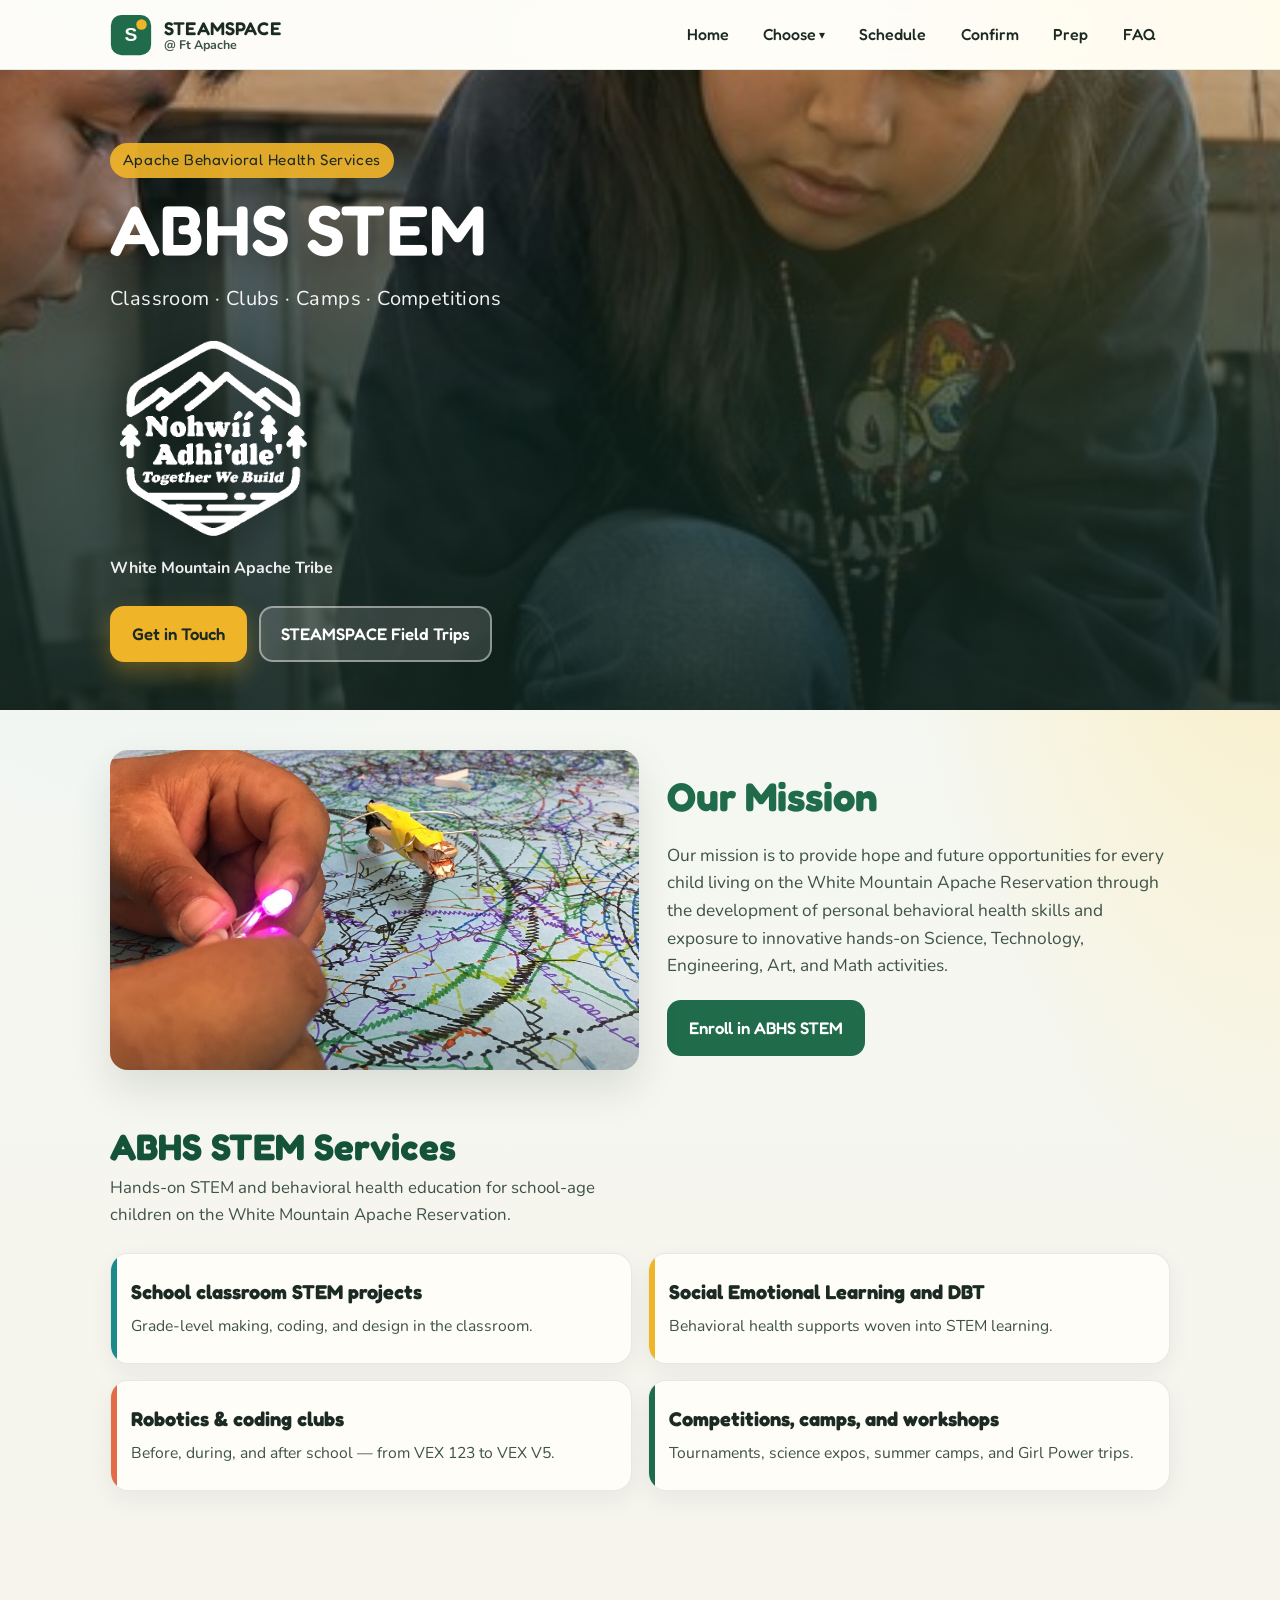
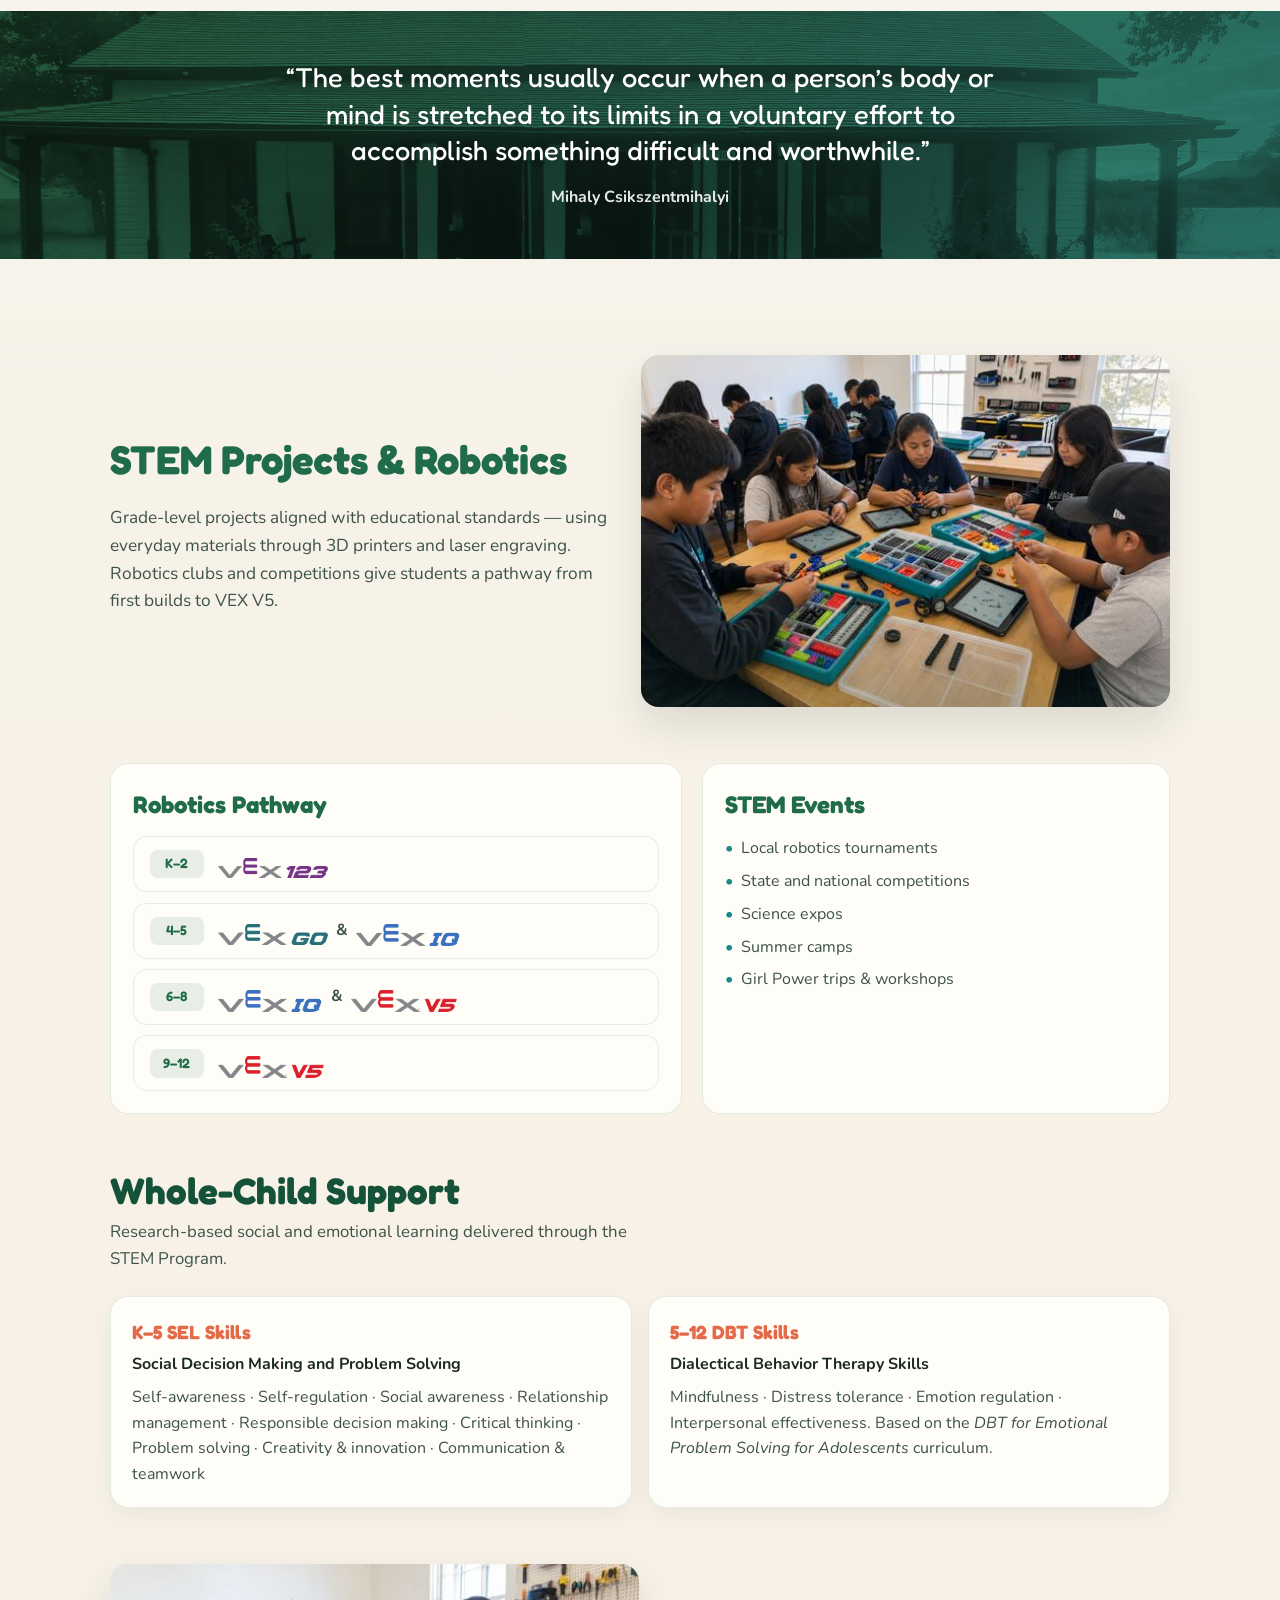
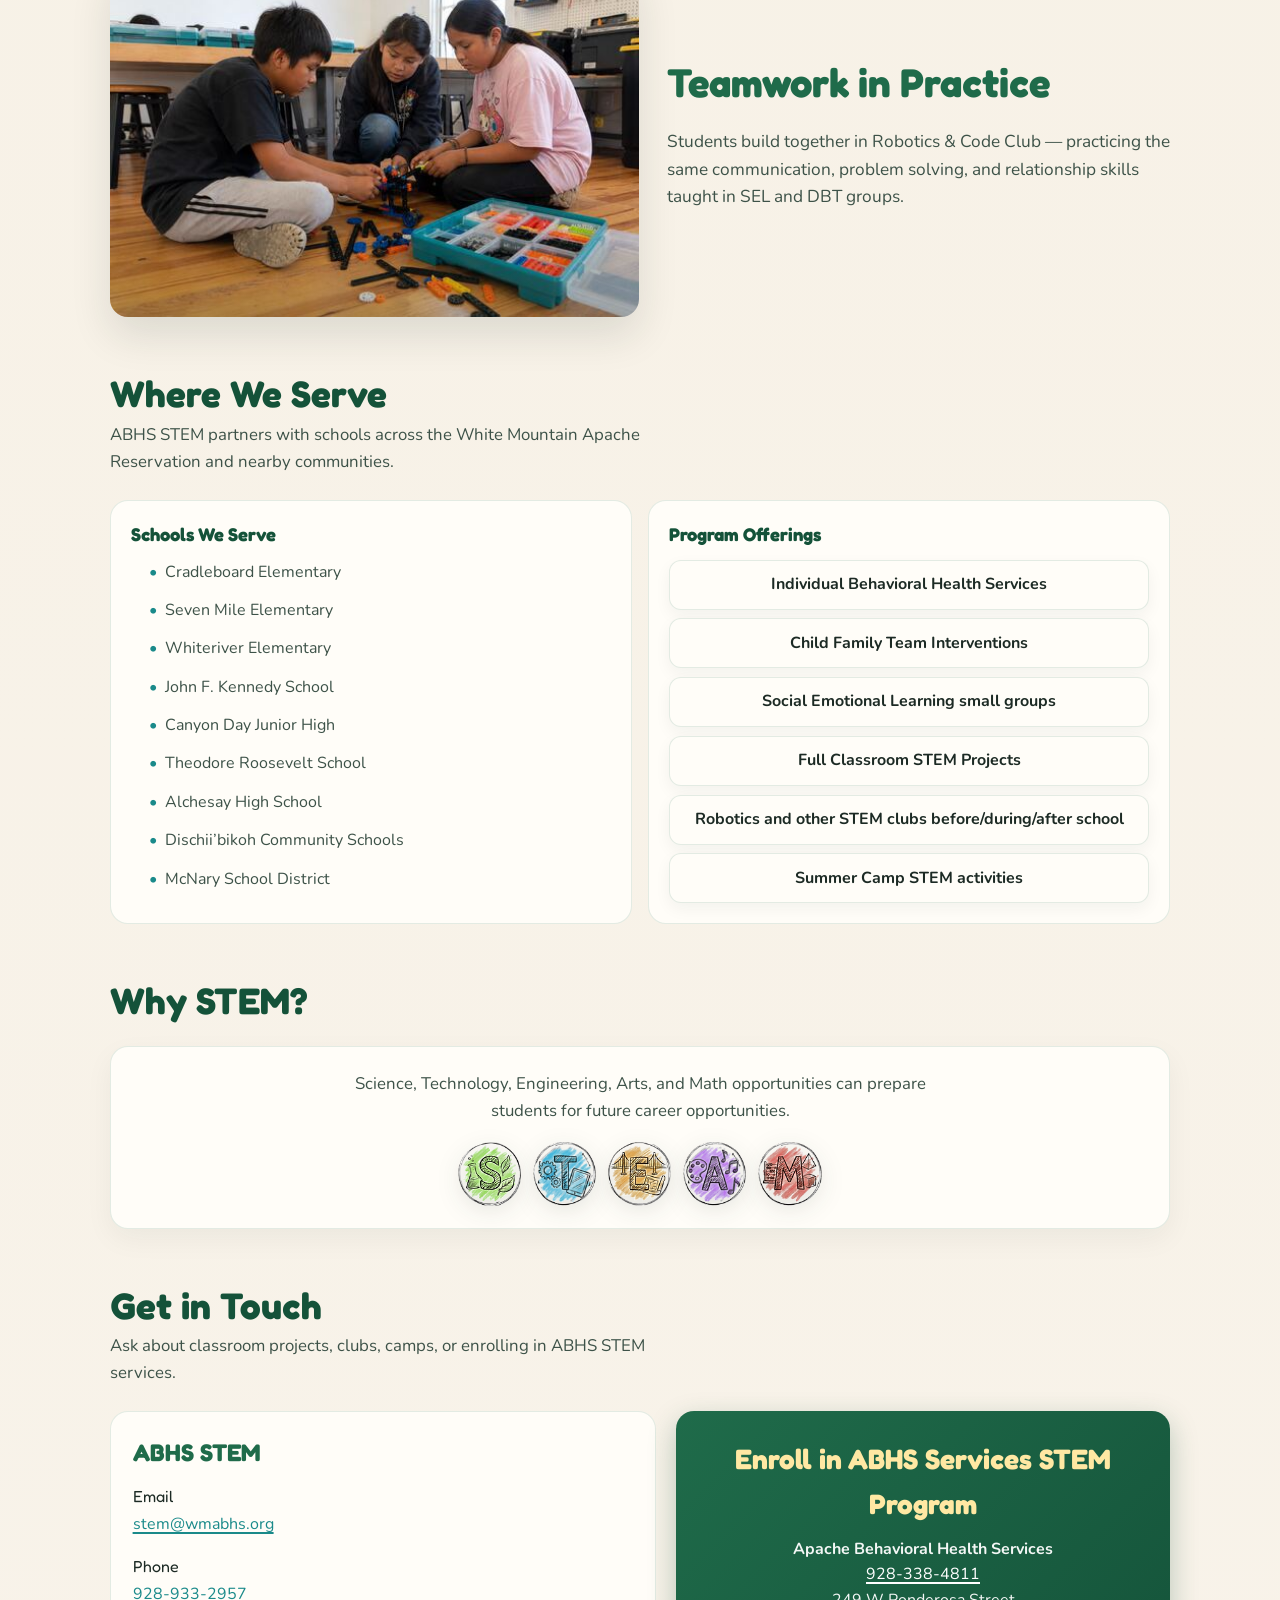
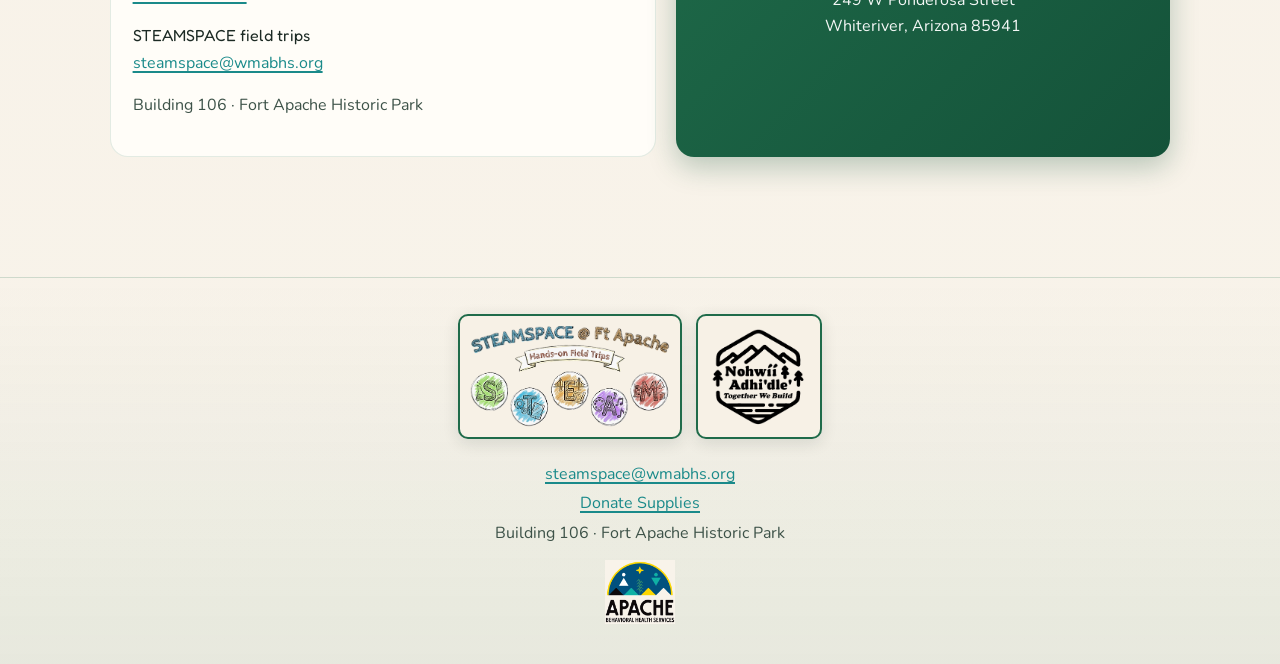
==== about-abhs-stem.html @ eb93238b "Place Together We Build beside the STEAMSPACE footer logo. The mark sits in the same sand-and-pine f" ====
<!DOCTYPE html>
<!--
  About ABHS STEM — web page for steamspace.vercel.app
  Drop-in: copy this file, css/styles.css (About ABHS STEM section), js/site.js,
  and images/ into the STEAMSPACE site. Do not add About to the nav. In the
  footer, link the Together We Build logo to about-abhs-stem.html (see below).
-->
<html lang="en">
<head>
  <meta charset="UTF-8">
  <meta name="viewport" content="width=device-width, initial-scale=1.0">
  <title>About ABHS STEM | STEAMSPACE @ Ft Apache</title>
  <meta name="description" content="ABHS STEM brings hands-on classroom projects, robotics clubs, camps, competitions, and social-emotional learning to school-age children on the White Mountain Apache Reservation.">
  <link rel="preconnect" href="https://fonts.googleapis.com">
  <link rel="preconnect" href="https://fonts.gstatic.com" crossorigin>
  <link href="https://fonts.googleapis.com/css2?family=Fredoka:wght@400;500;600&family=Nunito:wght@400;600;700&display=swap" rel="stylesheet">
  <link rel="stylesheet" href="css/styles.css?v=18">
</head>
<body>
  <header class="site-header">
    <div class="header-inner">
      <a class="brand" href="index.html">
        <img src="images/steamspace-logo.svg" alt="STEAMSPACE home">
        <span class="brand-text">
          <strong>STEAMSPACE</strong>
          <span>@ Ft Apache</span>
        </span>
      </a>
      <button class="nav-toggle" type="button" aria-expanded="false" aria-controls="site-nav">Menu</button>
      <nav class="site-nav" id="site-nav" aria-label="Site">
        <ul>
          <li><a href="index.html">Home</a></li>
          <li class="has-submenu">
            <a href="choose.html">Choose</a>
            <ul class="submenu">
              <li><a href="lego-paper-building.html">2nd · LEGO Paper Building</a></li>
              <li><a href="paper-circuits.html">3rd · Paper Circuits</a></li>
              <li><a href="lasercut-boxes.html">4th · Laser Cut Boxes</a></li>
              <li><a href="microbit-game.html">5th · Micro:bit Game</a></li>
              <li><a href="puzzle-design.html">6th · Puzzle Design</a></li>
            </ul>
          </li>
          <li><a href="schedule.html">Schedule</a></li>
          <li><a href="confirm.html">Confirm</a></li>
          <li><a href="field-trip-prep.html">Prep</a></li>
          <li><a href="faq.html">FAQ</a></li>
        </ul>
      </nav>
    </div>
  </header>

  <section class="hero hero--about">
    <div class="hero-media" aria-hidden="true">
      <img src="images/about-hero.jpg" alt="">
      <div class="hero-shade"></div>
    </div>
    <div class="hero-content">
      <p class="hero-kicker">Apache Behavioral Health Services</p>
      <h1>ABHS STEM</h1>
      <p class="hero-lead">Classroom · Clubs · Camps · Competitions</p>
      <img class="together-mark" src="images/togetherwebuild-white.png" alt="Nohwíí Adhi'dle' — Together We Build">
      <p class="hero-place">White Mountain Apache Tribe</p>
      <div class="hero-actions">
        <a class="btn btn-primary" href="#contact">Get in Touch</a>
        <a class="btn btn-ghost" href="choose.html">STEAMSPACE Field Trips</a>
      </div>
    </div>
  </section>

  <main>
    <section class="section purpose reveal">
      <div class="purpose-photo">
        <img src="images/about-making.jpg" alt="Students building a paper circuit with a glowing LED">
      </div>
      <div class="purpose-copy">
        <h2>Our Mission</h2>
        <p>Our mission is to provide hope and future opportunities for every child living on the White Mountain Apache Reservation through the development of personal behavioral health skills and exposure to innovative hands-on Science, Technology, Engineering, Art, and Math activities.</p>
        <a class="btn btn-solid" href="#contact">Enroll in ABHS STEM</a>
      </div>
    </section>

    <section class="section reveal">
      <div class="section-head">
        <h2>ABHS STEM Services</h2>
        <p>Hands-on STEM and behavioral health education for school-age children on the White Mountain Apache Reservation.</p>
      </div>
      <div class="plan-steps plan-steps--two">
        <div class="plan-step plan-step--static">
          <h3>School classroom STEM projects</h3>
          <p>Grade-level making, coding, and design in the classroom.</p>
        </div>
        <div class="plan-step plan-step--static">
          <h3>Social Emotional Learning and DBT</h3>
          <p>Behavioral health supports woven into STEM learning.</p>
        </div>
        <div class="plan-step plan-step--static">
          <h3>Robotics &amp; coding clubs</h3>
          <p>Before, during, and after school — from VEX 123 to VEX V5.</p>
        </div>
        <div class="plan-step plan-step--static">
          <h3>Competitions, camps, and workshops</h3>
          <p>Tournaments, science expos, summer camps, and Girl Power trips.</p>
        </div>
      </div>
    </section>
  </main>

  <section class="quote-band reveal">
    <blockquote>“The best moments usually occur when a person’s body or mind is stretched to its limits in a voluntary effort to accomplish something difficult and worthwhile.”</blockquote>
    <cite>Mihaly Csikszentmihalyi</cite>
  </section>

  <main>
    <section class="section purpose purpose--flip reveal">
      <div class="purpose-photo">
        <img src="images/about-vex.jpg" alt="Students building VEX robotics during a club session">
      </div>
      <div class="purpose-copy">
        <h2>STEM Projects &amp; Robotics</h2>
        <p>Grade-level projects aligned with educational standards — using everyday materials through 3D printers and laser engraving. Robotics clubs and competitions give students a pathway from first builds to VEX V5.</p>
      </div>
    </section>

    <section class="section reveal">
      <div class="confirm-layout">
        <div class="confirm-contact">
          <h2>Robotics Pathway</h2>
          <div class="pathway">
            <div class="pathway-row">
              <span class="grade">K–2</span>
              <span class="pathway-kits"><img src="images/vex-123.png" alt="VEX 123"></span>
            </div>
            <div class="pathway-row">
              <span class="grade">4–5</span>
              <span class="pathway-kits"><img src="images/vex-go.png" alt="VEX GO"><span class="amp">&amp;</span><img src="images/vex-iq.png" alt="VEX IQ"></span>
            </div>
            <div class="pathway-row">
              <span class="grade">6–8</span>
              <span class="pathway-kits"><img src="images/vex-iq.png" alt="VEX IQ"><span class="amp">&amp;</span><img src="images/vex-v5.png" alt="VEX V5"></span>
            </div>
            <div class="pathway-row">
              <span class="grade">9–12</span>
              <span class="pathway-kits"><img src="images/vex-v5.png" alt="VEX V5"></span>
            </div>
          </div>
        </div>
        <div class="confirm-contact">
          <h2>STEM Events</h2>
          <ul class="school-list">
            <li>Local robotics tournaments</li>
            <li>State and national competitions</li>
            <li>Science expos</li>
            <li>Summer camps</li>
            <li>Girl Power trips &amp; workshops</li>
          </ul>
        </div>
      </div>
    </section>

    <section class="section reveal">
      <div class="section-head">
        <h2>Whole-Child Support</h2>
        <p>Research-based social and emotional learning delivered through the STEM Program.</p>
      </div>
      <div class="skills-grid">
        <div class="skills-block">
          <h3>K–5 SEL Skills</h3>
          <p class="curriculum">Social Decision Making and Problem Solving</p>
          <p>Self-awareness · Self-regulation · Social awareness · Relationship management · Responsible decision making · Critical thinking · Problem solving · Creativity &amp; innovation · Communication &amp; teamwork</p>
        </div>
        <div class="skills-block">
          <h3>5–12 DBT Skills</h3>
          <p class="curriculum">Dialectical Behavior Therapy Skills</p>
          <p>Mindfulness · Distress tolerance · Emotion regulation · Interpersonal effectiveness. Based on the <em>DBT for Emotional Problem Solving for Adolescents</em> curriculum.</p>
        </div>
      </div>
    </section>

    <section class="section purpose reveal">
      <div class="purpose-photo">
        <img src="images/about-teamwork.jpg" alt="Students collaborating in Robotics and Code Club">
      </div>
      <div class="purpose-copy">
        <h2>Teamwork in Practice</h2>
        <p>Students build together in Robotics &amp; Code Club — practicing the same communication, problem solving, and relationship skills taught in SEL and DBT groups.</p>
      </div>
    </section>

    <section class="section reveal">
      <div class="section-head">
        <h2>Where We Serve</h2>
        <p>ABHS STEM partners with schools across the White Mountain Apache Reservation and nearby communities.</p>
      </div>
      <div class="donate-grid">
        <div class="donate-panel">
          <h3>Schools We Serve</h3>
          <ul class="school-list">
            <li>Cradleboard Elementary</li>
            <li>Seven Mile Elementary</li>
            <li>Whiteriver Elementary</li>
            <li>John F. Kennedy School</li>
            <li>Canyon Day Junior High</li>
            <li>Theodore Roosevelt School</li>
            <li>Alchesay High School</li>
            <li>Dischii’bikoh Community Schools</li>
            <li>McNary School District</li>
          </ul>
        </div>
        <div class="donate-panel">
          <h3>Program Offerings</h3>
          <div class="offer-list">
            <div class="offer">Individual Behavioral Health Services</div>
            <div class="offer">Child Family Team Interventions</div>
            <div class="offer">Social Emotional Learning small groups</div>
            <div class="offer">Full Classroom STEM Projects</div>
            <div class="offer">Robotics and other STEM clubs before/during/after school</div>
            <div class="offer">Summer Camp STEM activities</div>
          </div>
        </div>
      </div>
    </section>

    <section class="section reveal">
      <div class="section-head">
        <h2>Why STEM?</h2>
      </div>
      <div class="why-stem">
        <p>Science, Technology, Engineering, Arts, and Math opportunities can prepare students for future career opportunities.</p>
        <div class="icon-row" aria-hidden="true">
          <img src="images/icon-science.png" alt="">
          <img src="images/icon-technology.png" alt="">
          <img src="images/icon-engineering.png" alt="">
          <img src="images/icon-arts.png" alt="">
          <img src="images/icon-math.png" alt="">
        </div>
      </div>
    </section>

    <section class="section reveal" id="contact">
      <div class="section-head">
        <h2>Get in Touch</h2>
        <p>Ask about classroom projects, clubs, camps, or enrolling in ABHS STEM services.</p>
      </div>
      <div class="contact-split">
        <div class="confirm-contact">
          <h2>ABHS STEM</h2>
          <p><span class="label">Email</span><a href="mailto:stem@wmabhs.org">stem@wmabhs.org</a></p>
          <p><span class="label">Phone</span><a href="tel:9289332957">928-933-2957</a></p>
          <p><span class="label">STEAMSPACE field trips</span><a href="mailto:steamspace@wmabhs.org">steamspace@wmabhs.org</a></p>
          <p>Building 106 · Fort Apache Historic Park</p>
        </div>
        <div class="cta-box">
          <h2>Enroll in ABHS Services STEM Program</h2>
          <p><strong>Apache Behavioral Health Services</strong><br>
            <a href="tel:9283384811">928-338-4811</a><br>
            249 W Ponderosa Street<br>
            Whiteriver, Arizona 85941</p>
        </div>
      </div>
    </section>
  </main>

  <footer class="site-footer">
    <div class="footer-inner">
      <div class="footer-logos">
        <div class="footer-logo-wrap">
          <img class="footer-logo" src="images/logo-cleaned.png?v=6" alt="STEAMSPACE at Fort Apache — Hands-on Field Trips" width="200" height="101">
        </div>
        <a class="footer-logo-wrap footer-together" href="about-abhs-stem.html">
          <img class="footer-together-logo" src="images/togetherwebuild.png" alt="About ABHS STEM — Nohwíí Adhi'dle' Together We Build">
        </a>
      </div>
      <p><a href="mailto:steamspace@wmabhs.org">steamspace@wmabhs.org</a></p>
      <p><a href="donate.html">Donate Supplies</a></p>
      <p>Building 106 · Fort Apache Historic Park</p>
      <p style="margin-top: 0.85rem;"><img src="images/abhs-logo.png" alt="Apache Behavioral Health Services" style="height: 64px; width: auto; margin: 0 auto;"></p>
    </div>
  </footer>

  <script src="js/site.js?v=8"></script>
</body>
</html>
---- css/styles.css ----
/* STEAMSPACE @ Ft Apache — elementary field-trip site */

:root {
  --sky: #dff0fa;
  --sky-deep: #9fd0e8;
  --pine: #1f6b4a;
  --pine-deep: #145239;
  --sand: #f7f1e6;
  --sand-deep: #e8dcc8;
  --sun: #f0b429;
  --sun-soft: #ffe8a3;
  --ink: #1c2a24;
  --ink-soft: #3d5248;
  --paper: #fffdf8;
  --coral: #e36b4a;
  --teal: #1a8a8a;
  --shadow: 0 18px 40px rgba(28, 42, 36, 0.12);
  --radius: 18px;
  --max: 1100px;
  --font-brand: "Fredoka", "Trebuchet MS", sans-serif;
  --font-body: "Nunito", "Segoe UI", sans-serif;
}

*,
*::before,
*::after {
  box-sizing: border-box;
  margin: 0;
  padding: 0;
}

html {
  scroll-behavior: smooth;
  overflow-x: clip;
}

body {
  font-family: var(--font-body);
  color: var(--ink);
  background:
    radial-gradient(ellipse 80% 50% at 10% -10%, var(--sky) 0%, transparent 55%),
    radial-gradient(ellipse 70% 45% at 100% 0%, var(--sun-soft) 0%, transparent 50%),
    linear-gradient(180deg, #f4faf7 0%, var(--sand) 45%, #f8f3ea 100%);
  min-height: 100vh;
  line-height: 1.6;
  overflow-x: clip;
}

img,
video {
  max-width: 100%;
  display: block;
}

a {
  color: var(--teal);
  text-decoration-thickness: 2px;
  text-underline-offset: 3px;
}

a:focus-visible,
button:focus-visible,
.nav-toggle:focus-visible,
.site-nav a:focus-visible,
.faq-question:focus-visible,
input:focus-visible,
select:focus-visible,
textarea:focus-visible,
[tabindex]:not([tabindex="-1"]):focus-visible {
  outline: 3px solid var(--sun);
  outline-offset: 3px;
  border-radius: 6px;
}

a:hover {
  color: var(--pine-deep);
}

.site-header {
  position: sticky;
  top: 0;
  z-index: 100;
  backdrop-filter: blur(10px);
  background: rgba(255, 253, 248, 0.88);
  border-bottom: 1px solid rgba(31, 107, 74, 0.12);
}

.header-inner {
  max-width: var(--max);
  margin: 0 auto;
  padding: 0.85rem 1.25rem;
  display: flex;
  align-items: center;
  justify-content: space-between;
  gap: 1rem;
}

.brand {
  display: flex;
  align-items: center;
  gap: 0.75rem;
  text-decoration: none;
  color: var(--ink);
}

.brand img {
  height: 42px;
  width: auto;
  flex-shrink: 0;
}

.brand-text {
  display: flex;
  flex-direction: column;
  line-height: 1.1;
}

.brand-text strong {
  font-family: var(--font-brand);
  font-size: 1.15rem;
  font-weight: 600;
  letter-spacing: 0.01em;
}

.brand-text span {
  font-size: 0.78rem;
  color: var(--ink-soft);
  font-weight: 700;
}

.nav-toggle {
  display: none;
  border: 2px solid var(--pine);
  background: var(--paper);
  color: var(--pine);
  font-family: var(--font-brand);
  font-size: 0.95rem;
  padding: 0.4rem 0.75rem;
  border-radius: 10px;
  cursor: pointer;
}

.site-nav > ul {
  list-style: none;
  display: flex;
  align-items: center;
  gap: 0.35rem;
}

.site-nav a {
  font-family: var(--font-brand);
  font-weight: 500;
  font-size: 1rem;
  color: var(--ink);
  text-decoration: none;
  padding: 0.55rem 0.9rem;
  border-radius: 12px;
  transition: background 0.2s ease, color 0.2s ease, transform 0.2s ease;
}

.site-nav a:hover,
.site-nav a.active {
  background: rgba(31, 107, 74, 0.12);
  color: var(--pine-deep);
}

.has-submenu {
  position: relative;
}

.has-submenu > a::after {
  content: " ▾";
  font-size: 0.75em;
}

/* Higher specificity than any `.site-nav ul { display: flex }` so the
   dropdown stays closed by default on every page. */
.site-nav .submenu {
  list-style: none;
  position: absolute;
  top: calc(100% + 0.35rem);
  left: 0;
  min-width: 240px;
  background: var(--paper);
  border: 1px solid rgba(31, 107, 74, 0.15);
  border-radius: 14px;
  box-shadow: var(--shadow);
  padding: 0.45rem;
  display: none;
  flex-direction: column;
  gap: 0.15rem;
}

/* Hover-open only on devices with real hover (avoids sticky touch :hover). */
@media (hover: hover) and (pointer: fine) {
  .site-nav .has-submenu:hover > .submenu {
    display: flex;
    animation: rise 0.25s ease;
  }
}

.site-nav .has-submenu.open > .submenu {
  display: flex;
  animation: rise 0.25s ease;
}

.site-nav .submenu a {
  display: block;
  width: 100%;
  border-radius: 10px;
}

@keyframes rise {
  from {
    opacity: 0;
    transform: translateY(6px);
  }
  to {
    opacity: 1;
    transform: translateY(0);
  }
}

/* ===== HERO ===== */
.hero {
  position: relative;
  min-height: min(88vh, 720px);
  display: grid;
  align-items: end;
  overflow: hidden;
}

.hero-media {
  position: absolute;
  inset: 0;
}

.hero-media img {
  width: 100%;
  height: 100%;
  object-fit: cover;
  object-position: center 35%;
  transform: scale(1.02);
  animation: slow-zoom 18s ease-in-out infinite alternate;
}

@keyframes slow-zoom {
  from {
    transform: scale(1.02);
  }
  to {
    transform: scale(1.08);
  }
}

.hero-shade {
  position: absolute;
  inset: 0;
  background:
    linear-gradient(180deg, rgba(20, 50, 40, 0.15) 0%, rgba(20, 50, 40, 0.55) 55%, rgba(20, 40, 32, 0.78) 100%),
    radial-gradient(circle at 80% 20%, rgba(240, 180, 41, 0.25), transparent 40%);
}

.hero-content {
  position: relative;
  z-index: 1;
  max-width: var(--max);
  width: 100%;
  margin: 0 auto;
  padding: 3.5rem 1.25rem 3rem;
  color: #fff;
}

.hero-kicker {
  display: inline-block;
  font-family: var(--font-brand);
  font-size: 0.95rem;
  letter-spacing: 0.04em;
  background: rgba(240, 180, 41, 0.92);
  color: var(--ink);
  padding: 0.35rem 0.8rem;
  border-radius: 999px;
  margin-bottom: 0.9rem;
  animation: fade-up 0.7s ease both;
}

.hero h1 {
  font-family: var(--font-brand);
  font-weight: 600;
  font-size: clamp(2.4rem, 6vw, 4.4rem);
  line-height: 1.05;
  max-width: 12ch;
  text-shadow: 0 8px 30px rgba(0, 0, 0, 0.35);
  animation: fade-up 0.8s 0.08s ease both;
}

.steam-row {
  margin-top: 0.85rem;
  max-width: 280px;
  animation: fade-up 0.8s 0.12s ease both;
}

.steam-row img {
  width: 100%;
  height: auto;
  filter: drop-shadow(0 6px 14px rgba(0, 0, 0, 0.28));
}

.hero-lead {
  margin-top: 1rem;
  max-width: 38ch;
  font-size: clamp(1.05rem, 2.2vw, 1.25rem);
  color: rgba(255, 255, 255, 0.94);
  animation: fade-up 0.8s 0.16s ease both;
}

.hero-actions {
  margin-top: 1.5rem;
  display: flex;
  flex-wrap: wrap;
  gap: 0.75rem;
  animation: fade-up 0.8s 0.24s ease both;
}

@keyframes fade-up {
  from {
    opacity: 0;
    transform: translateY(18px);
  }
  to {
    opacity: 1;
    transform: translateY(0);
  }
}

.btn {
  display: inline-flex;
  align-items: center;
  justify-content: center;
  gap: 0.4rem;
  font-family: var(--font-brand);
  font-weight: 550;
  font-size: 1.05rem;
  padding: 0.8rem 1.25rem;
  border-radius: 14px;
  text-decoration: none;
  border: 2px solid transparent;
  transition: transform 0.2s ease, background 0.2s ease, box-shadow 0.2s ease;
}

.btn:hover {
  transform: translateY(-2px);
  text-decoration: none;
}

.btn-primary {
  background: var(--sun);
  color: var(--ink);
  box-shadow: 0 10px 24px rgba(240, 180, 41, 0.35);
}

.btn-primary:hover {
  background: #ffc94a;
  color: var(--ink);
}

.btn-ghost {
  background: rgba(255, 255, 255, 0.14);
  color: #fff;
  border-color: rgba(255, 255, 255, 0.45);
  backdrop-filter: blur(4px);
}

.btn-ghost:hover {
  background: rgba(255, 255, 255, 0.24);
  color: #fff;
}

.btn-solid {
  background: var(--pine);
  color: #fff;
}

.btn-solid:hover {
  background: var(--pine-deep);
  color: #fff;
}

.page-hero {
  position: relative;
  min-height: 280px;
  display: grid;
  align-items: end;
  overflow: hidden;
}

.page-hero .hero-media img {
  animation: none;
  transform: none;
}

.page-hero .hero-content {
  padding-top: 2.5rem;
  padding-bottom: 2rem;
}

.page-hero h1 {
  max-width: none;
  font-size: clamp(2rem, 4.5vw, 3.2rem);
}

/* Confirm: sharper high-res photo, slightly zoomed out (less aggressive crop) */
.page-hero--confirm {
  min-height: clamp(300px, 36vw, 420px);
}

.page-hero--confirm .hero-media img {
  object-fit: cover;
  object-position: center 42%;
}

main {
  max-width: var(--max);
  margin: 0 auto;
  padding: 2.5rem 1.25rem 4rem;
}

.section {
  margin-bottom: 3.5rem;
}

.section-head {
  margin-bottom: 1.5rem;
}

.section-head h2 {
  font-family: var(--font-brand);
  font-size: clamp(1.7rem, 3vw, 2.3rem);
  color: var(--pine-deep);
  line-height: 1.15;
}

.section-head h3 {
  font-family: var(--font-brand);
  font-size: clamp(1.35rem, 2.4vw, 1.75rem);
  color: var(--pine-deep);
  line-height: 1.2;
}

.section-head p {
  margin-top: 0.4rem;
  color: var(--ink-soft);
  font-size: 1.05rem;
  max-width: 55ch;
}

.purpose {
  display: grid;
  grid-template-columns: 1.05fr 1fr;
  gap: 1.75rem;
  align-items: center;
}

.purpose-photo {
  border-radius: var(--radius);
  overflow: hidden;
  box-shadow: var(--shadow);
  position: relative;
}

.purpose-photo::after {
  content: "";
  position: absolute;
  inset: auto 0 0 0;
  height: 35%;
  background: linear-gradient(transparent, rgba(20, 50, 40, 0.25));
  pointer-events: none;
}

.purpose-photo img {
  width: 100%;
  height: 100%;
  min-height: 320px;
  object-fit: cover;
}

.purpose-copy h2 {
  font-family: var(--font-brand);
  font-size: clamp(1.8rem, 3.5vw, 2.5rem);
  color: var(--pine);
  margin-bottom: 0.85rem;
}

.purpose-copy p {
  font-size: 1.08rem;
  color: var(--ink-soft);
  margin-bottom: 1.25rem;
}

.quote-band {
  /* Full-bleed using 100% of the layout viewport (not 100vw) to avoid
     scrollbar-width overflow that shifts “centered” footer content. */
  width: 100%;
  margin: 0 0 3.5rem;
  background:
    linear-gradient(135deg, rgba(31, 107, 74, 0.95), rgba(26, 138, 138, 0.9)),
    url("../images/banner.jpg") center/cover;
  background-blend-mode: multiply;
  color: #fff;
  padding: 3rem 1.25rem;
  text-align: center;
}

.quote-band blockquote {
  max-width: 720px;
  margin: 0 auto;
  font-family: var(--font-brand);
  font-size: clamp(1.25rem, 2.5vw, 1.7rem);
  line-height: 1.35;
  font-weight: 450;
}

.quote-band cite {
  display: block;
  margin-top: 1rem;
  font-style: normal;
  opacity: 0.9;
  font-weight: 700;
}

.plan-steps {
  display: grid;
  grid-template-columns: repeat(3, 1fr);
  gap: 1rem;
}

.plan-step {
  background: var(--paper);
  border: 1px solid rgba(31, 107, 74, 0.12);
  border-radius: var(--radius);
  padding: 1.4rem 1.25rem 1.5rem;
  text-decoration: none;
  color: inherit;
  box-shadow: 0 8px 24px rgba(28, 42, 36, 0.06);
  transition: transform 0.2s ease, box-shadow 0.2s ease;
  position: relative;
  overflow: hidden;
}

.plan-step::before {
  content: "";
  position: absolute;
  left: 0;
  top: 0;
  bottom: 0;
  width: 6px;
  background: var(--accent, var(--pine));
}

.plan-step:nth-child(1) {
  --accent: var(--teal);
}
.plan-step:nth-child(2) {
  --accent: var(--sun);
}
.plan-step:nth-child(3) {
  --accent: var(--coral);
}

.plan-step:hover {
  transform: translateY(-4px);
  box-shadow: var(--shadow);
  text-decoration: none;
  color: inherit;
}

.plan-step .num {
  font-family: var(--font-brand);
  font-size: 2rem;
  color: var(--accent, var(--pine));
  line-height: 1;
  margin-bottom: 0.5rem;
}

.plan-step h3 {
  font-family: var(--font-brand);
  font-size: 1.25rem;
  margin-bottom: 0.35rem;
}

.plan-step p {
  color: var(--ink-soft);
  font-size: 0.98rem;
}

.project-grid {
  display: grid;
  grid-template-columns: repeat(2, 1fr);
  gap: 1.15rem;
}

.project-tile {
  display: grid;
  grid-template-rows: auto 1fr;
  background: var(--paper);
  border-radius: var(--radius);
  overflow: hidden;
  text-decoration: none;
  color: inherit;
  border: 1px solid rgba(31, 107, 74, 0.1);
  box-shadow: 0 10px 28px rgba(28, 42, 36, 0.07);
  transition: transform 0.25s ease, box-shadow 0.25s ease;
}

.project-tile:hover {
  transform: translateY(-5px);
  box-shadow: var(--shadow);
  text-decoration: none;
  color: inherit;
}

.project-tile .thumb {
  aspect-ratio: 16 / 10;
  overflow: hidden;
  background: var(--sand-deep);
}

.project-tile .thumb img {
  width: 100%;
  height: 100%;
  object-fit: cover;
  transition: transform 0.45s ease;
}

.project-tile:hover .thumb img {
  transform: scale(1.06);
}

.project-tile .meta {
  padding: 1rem 1.1rem 1.2rem;
}

.project-tile .grade {
  display: inline-block;
  font-family: var(--font-brand);
  font-size: 0.85rem;
  color: var(--pine);
  background: rgba(31, 107, 74, 0.1);
  padding: 0.2rem 0.55rem;
  border-radius: 8px;
  margin-bottom: 0.45rem;
}

.project-tile h3 {
  font-family: var(--font-brand);
  font-size: 1.35rem;
}

.gallery {
  display: grid;
  grid-template-columns: repeat(3, 1fr);
  gap: 0.75rem;
}

.gallery-item {
  display: block;
  position: relative;
  border: 0;
  padding: 0;
  background: none;
  border-radius: 14px;
  overflow: hidden;
  aspect-ratio: 4 / 3;
  text-decoration: none;
  color: #fff;
  box-shadow: 0 8px 22px rgba(28, 42, 36, 0.1);
}

.gallery-item figure {
  margin: 0;
  width: 100%;
  height: 100%;
  position: relative;
}

.gallery-item img {
  width: 100%;
  height: 100%;
  object-fit: cover;
  transition: transform 0.35s ease, filter 0.35s ease, opacity 0.35s ease;
}

.gallery-item:hover img {
  transform: scale(1.05);
}

.gallery-item--lasercut img {
  object-position: center 28%;
}


.gallery-caption {
  position: absolute;
  left: 0;
  right: 0;
  bottom: 0;
  z-index: 1;
  display: flex;
  flex-direction: column;
  gap: 0.1rem;
  padding: 0.7rem 0.85rem 0.75rem;
  background: linear-gradient(
    180deg,
    transparent 0%,
    rgba(20, 82, 57, 0.55) 35%,
    rgba(16, 58, 40, 0.88) 100%
  );
  pointer-events: none;
}

.gallery-title {
  font-family: var(--font-brand);
  font-size: 1.05rem;
  font-weight: 600;
  line-height: 1.2;
  letter-spacing: 0.01em;
}

.gallery-grade {
  font-family: var(--font-body);
  font-size: 0.78rem;
  font-weight: 600;
  opacity: 0.9;
}

.gallery-item--soon {
  cursor: not-allowed;
  color: #fff;
}

.gallery-item--soon img {
  filter: grayscale(1);
  opacity: 0.55;
}

.gallery-item--soon:hover img {
  transform: none;
}

.gallery-item--soon .gallery-caption {
  background: linear-gradient(
    180deg,
    transparent 0%,
    rgba(40, 48, 44, 0.55) 35%,
    rgba(28, 34, 31, 0.88) 100%
  );
}

.donate-grid {
  display: grid;
  grid-template-columns: repeat(2, 1fr);
  gap: 1rem;
}

.donate-panel {
  background: var(--paper);
  border-radius: var(--radius);
  border: 1px solid rgba(31, 107, 74, 0.12);
  padding: 1.2rem 1.25rem;
}

.donate-panel h3 {
  font-family: var(--font-brand);
  font-size: 1.15rem;
  color: var(--pine-deep);
  margin-bottom: 0.65rem;
}

.donate-panel ul {
  margin-left: 1.1rem;
  color: var(--ink-soft);
}

.donate-panel li {
  margin-bottom: 0.35rem;
}

.donate-panel ul ul {
  margin-top: 0.2rem;
  margin-bottom: 0.45rem;
}

.schedule-list {
  display: grid;
  gap: 0.85rem;
  margin-bottom: 1.5rem;
}

.schedule-item {
  display: grid;
  grid-template-columns: auto 1fr;
  gap: 1rem;
  align-items: start;
  background: var(--paper);
  border-radius: var(--radius);
  padding: 1.1rem 1.2rem;
  border: 1px solid rgba(31, 107, 74, 0.1);
}

.schedule-item .badge {
  width: 42px;
  height: 42px;
  border-radius: 12px;
  display: grid;
  place-items: center;
  font-family: var(--font-brand);
  font-size: 1.2rem;
  background: var(--sky);
  color: var(--pine-deep);
}

.embed-frame {
  border-radius: var(--radius);
  overflow: hidden;
  border: 1px solid rgba(31, 107, 74, 0.12);
  background: var(--paper);
  margin-bottom: 1.25rem;
  box-shadow: 0 10px 28px rgba(28, 42, 36, 0.06);
}

.embed-frame iframe {
  width: 100%;
  height: 360px;
  border: 0;
  display: block;
}

.confirm-layout {
  display: grid;
  grid-template-columns: 1.1fr 0.9fr;
  gap: 1.25rem;
  margin-bottom: 1.5rem;
}

.confirm-contact {
  background: var(--paper);
  border-radius: var(--radius);
  padding: 1.35rem;
  border: 1px solid rgba(31, 107, 74, 0.12);
}

.confirm-contact h2 {
  font-family: var(--font-brand);
  color: var(--pine);
  margin-bottom: 0.75rem;
}

.confirm-contact p {
  margin-bottom: 1rem;
  color: var(--ink-soft);
}

.confirm-contact .label {
  font-family: var(--font-brand);
  color: var(--ink);
  display: block;
  margin-bottom: 0.15rem;
}

.confirm-contact img {
  border-radius: 12px;
  margin-top: 0.5rem;
}

.info-row {
  display: grid;
  grid-template-columns: repeat(3, 1fr);
  gap: 1rem;
}

.info-panel {
  background: var(--paper);
  border-radius: var(--radius);
  padding: 1.2rem;
  border: 1px solid rgba(31, 107, 74, 0.12);
}

.info-panel h3 {
  font-family: var(--font-brand);
  margin-bottom: 0.4rem;
  color: var(--pine-deep);
}

.info-panel p {
  color: var(--ink-soft);
  font-size: 0.98rem;
}

.project-page .grade-tag {
  display: inline-block;
  font-family: var(--font-brand);
  background: var(--sun-soft);
  color: var(--ink);
  padding: 0.3rem 0.7rem;
  border-radius: 999px;
  margin: -0.5rem 0 1.25rem;
}

.project-intro {
  display: grid;
  gap: 1rem;
  margin-bottom: 2rem;
}

.project-intro p {
  font-size: 1.1rem;
  color: var(--ink-soft);
  max-width: 65ch;
}

.intro-media {
  border-radius: var(--radius);
  overflow: hidden;
  box-shadow: var(--shadow);
  background: #000;
}

.intro-media img,
.intro-media video {
  width: 100%;
  max-height: 480px;
  object-fit: cover;
}

.intro-media video {
  max-height: 520px;
  object-fit: contain;
  background: #111;
}

.project-step {
  background: var(--paper);
  border-radius: var(--radius);
  padding: 1.25rem 1.35rem;
  margin-bottom: 1rem;
  border: 1px solid rgba(31, 107, 74, 0.1);
}

.project-step h2 {
  font-family: var(--font-brand);
  font-size: 1.3rem;
  color: var(--pine-deep);
  margin-bottom: 0.65rem;
  display: flex;
  align-items: center;
  gap: 0.55rem;
}

.step-icon {
  width: 36px;
  height: 36px;
  flex-shrink: 0;
  object-fit: contain;
  border-radius: 8px;
}

.project-step p {
  color: var(--ink-soft);
}

.step-media {
  margin: 0.75rem 0 1rem;
  border-radius: 12px;
  overflow: hidden;
}

.step-media img,
.step-media video {
  width: 100%;
}

.resource-list {
  margin: 0.75rem 0 0 1.1rem;
}

.resource-list li {
  margin-bottom: 0.4rem;
}

.resource-type {
  color: var(--ink-soft);
  font-size: 0.9rem;
}

.moodle-notice {
  margin-top: 1.5rem;
  padding: 1rem 1.2rem;
  background: rgba(159, 208, 232, 0.35);
  border-radius: 14px;
  color: var(--ink-soft);
}

.faq-list {
  display: grid;
  gap: 0.65rem;
}

.faq-item {
  background: var(--paper);
  border-radius: 14px;
  border: 1px solid rgba(31, 107, 74, 0.12);
  overflow: hidden;
}

.faq-question {
  width: 100%;
  text-align: left;
  background: transparent;
  border: 0;
  padding: 1rem 1.15rem;
  font-family: var(--font-brand);
  font-size: 1.08rem;
  color: var(--ink);
  cursor: pointer;
}

.faq-answer {
  max-height: 0;
  overflow: hidden;
  transition: max-height 0.3s ease;
}

.faq-answer p {
  padding: 0 1.15rem 1.1rem;
  color: var(--ink-soft);
}

.faq-item.open .faq-answer {
  /* height set in JS */
}

.site-footer {
  background: linear-gradient(180deg, transparent, rgba(31, 107, 74, 0.08));
  border-top: 1px solid rgba(31, 107, 74, 0.12);
  padding: 2.25rem 1.25rem 2.5rem;
  text-align: center;
  display: flex;
  flex-direction: column;
  align-items: center;
}

.site-footer .footer-inner {
  max-width: var(--max);
  width: 100%;
  margin: 0 auto;
  display: flex;
  flex-direction: column;
  align-items: center;
  justify-content: center;
  text-align: center;
}

/* Frame sits on the wrap so border-box padding does not shrink the
   bitmap to a fractional CSS width (which softens the logo). */
.footer-logos {
  display: flex;
  align-items: stretch;
  justify-content: center;
  flex-wrap: wrap;
  gap: 0.85rem;
  margin: 0 0 1.15rem;
}

.site-footer .footer-logo-wrap {
  display: flex;
  justify-content: center;
  align-items: center;
  width: fit-content;
  max-width: min(228px, 80vw);
  margin: 0;
  padding: 10px;
  background: var(--sand);
  border: 2px solid var(--pine);
  border-radius: 10px;
  box-shadow: 0 4px 16px rgba(28, 42, 36, 0.12);
}

.site-footer .footer-logo {
  display: block;
  /* Integer CSS size (native ~535×269) so border-box layout is not fractional */
  width: 200px;
  height: 101px;
  max-width: 100%;
  margin: 0;
  padding: 0;
  border: 0;
  background: transparent;
  box-shadow: none;
  border-radius: 0;
  object-fit: fill;
}

.site-footer strong {
  display: block;
  font-family: var(--font-brand);
  font-size: 1.15rem;
  color: var(--pine-deep);
}

.site-footer p {
  color: var(--ink-soft);
  margin-top: 0.25rem;
}

.footer-together {
  text-decoration: none;
  color: inherit;
}

.footer-together-logo {
  display: block;
  height: 101px;
  width: auto;
  max-width: 100%;
  margin: 0;
  padding: 0;
  border: 0;
  background: transparent;
  box-shadow: none;
  object-fit: contain;
}

.footer-together:hover {
  text-decoration: none;
  transform: translateY(-2px);
}

.reveal {
  opacity: 0;
  transform: translateY(18px);
  transition: opacity 0.55s ease, transform 0.55s ease;
}

.reveal.visible {
  opacity: 1;
  transform: none;
}

.lightbox {
  position: fixed;
  inset: 0;
  background: rgba(12, 24, 20, 0.88);
  display: none;
  align-items: center;
  justify-content: center;
  z-index: 200;
  padding: 1.5rem;
}

.lightbox.active {
  display: flex;
}

.lightbox img {
  max-width: min(960px, 100%);
  max-height: 90vh;
  border-radius: 12px;
}

.lightbox-close {
  position: absolute;
  top: 1rem;
  right: 1.25rem;
  color: #fff;
  font-size: 2rem;
  cursor: pointer;
  line-height: 1;
}

@media (max-width: 900px) {
  .purpose,
  .plan-steps,
  .confirm-layout,
  .info-row,
  .donate-grid,
  .inventory-grid {
    grid-template-columns: 1fr;
  }

  .project-grid,
  .gallery {
    grid-template-columns: 1fr 1fr;
  }
}

@media (max-width: 840px) {
  .nav-toggle {
    display: inline-flex;
  }

  .site-nav {
    display: none;
    position: absolute;
    top: 100%;
    left: 0;
    right: 0;
    background: var(--paper);
    border-bottom: 1px solid rgba(31, 107, 74, 0.12);
    padding: 0.75rem 1rem 1rem;
    box-shadow: var(--shadow);
  }

  .site-nav.open {
    display: block;
  }

  .site-nav > ul {
    flex-direction: column;
    align-items: stretch;
  }

  .site-nav .submenu {
    position: static;
    box-shadow: none;
    border: 0;
    background: rgba(31, 107, 74, 0.05);
    margin-top: 0.25rem;
    display: none;
  }

  /* Mobile: tap (.open) only — ignore sticky touch :hover. */
  .site-nav .has-submenu:hover > .submenu {
    display: none;
  }

  .site-nav .has-submenu.open > .submenu {
    display: flex;
  }

  .project-grid,
  .gallery {
    grid-template-columns: 1fr;
  }

  .hero {
    min-height: 70vh;
  }
}

/* ===================== LEGO PAPER BUILDING ===================== */
/* Modest shrink for instructional step photos only (not hero, icons, animal cards) */
.page-lego-paper-building .project-step .step-media {
  max-width: 72%;
  margin-left: auto;
  margin-right: auto;
}

.page-lego-paper-building .project-step .step-media img {
  width: 100%;
  height: auto;
  display: block;
}

.animal-grid {
  display: grid;
  grid-template-columns: repeat(auto-fit, minmax(220px, 1fr));
  gap: 20px;
  margin: 20px 0;
}

.animal-card {
  background: var(--card-bg, #fff);
  border-radius: 16px;
  padding: 20px;
  box-shadow: 0 2px 12px rgba(0,0,0,0.06);
  text-align: center;
}

.animal-card img {
  width: 100%;
  max-width: 150px;
  height: auto;
  border-radius: 12px;
  margin-bottom: 12px;
}

.animal-card h3 {
  font-family: 'Fredoka', sans-serif;
  font-size: 1.2rem;
  margin: 0 0 8px;
  color: var(--text-dark, #333);
}

.animal-card p {
  font-size: 0.9rem;
  line-height: 1.5;
  margin: 4px 0;
  color: var(--text-body, #555);
}

.materials-table {
  width: 100%;
  border-collapse: collapse;
  margin: 16px 0;
  font-size: 0.9rem;
}

.materials-table th {
  background: var(--accent-soft, #f0e6f6);
  padding: 10px 14px;
  text-align: left;
  font-family: 'Fredoka', sans-serif;
  font-size: 0.85rem;
  text-transform: uppercase;
  letter-spacing: 0.05em;
  border-radius: 8px 8px 0 0;
}

.materials-table td {
  padding: 10px 14px;
  border-bottom: 1px solid var(--border-soft, #eee);
}

.materials-table tr:last-child td {
  border-bottom: none;
}

.standards-source {
  font-size: 0.8rem;
  color: var(--text-muted, #888);
  font-style: italic;
}

/* Field Trip Prep — interest inventory */
.prep-intro {
  background: var(--paper);
  border-radius: var(--radius);
  border: 1px solid rgba(31, 107, 74, 0.12);
  padding: 1.25rem 1.4rem;
  color: var(--ink-soft);
  display: grid;
  gap: 0.75rem;
}

.prep-intro p {
  margin: 0;
}

.prep-subsection {
  margin-top: 2rem;
}

.inventory-grid {
  display: grid;
  grid-template-columns: repeat(3, 1fr);
  gap: 1rem;
}

.inventory-card {
  background: var(--paper);
  border-radius: var(--radius);
  border: 1px solid rgba(31, 107, 74, 0.12);
  padding: 1.35rem 1.3rem 1.4rem;
  display: flex;
  flex-direction: column;
  gap: 0.65rem;
  box-shadow: 0 10px 28px rgba(28, 42, 36, 0.05);
  transition: transform 0.2s ease, box-shadow 0.2s ease;
}

.inventory-card:hover {
  transform: translateY(-3px);
  box-shadow: 0 14px 32px rgba(28, 42, 36, 0.1);
}

.inventory-grades {
  display: inline-block;
  align-self: flex-start;
  font-family: var(--font-brand);
  font-size: 0.85rem;
  font-weight: 550;
  color: var(--pine-deep);
  background: var(--sky);
  padding: 0.28rem 0.65rem;
  border-radius: 999px;
}

.inventory-card h3,
.inventory-card h4 {
  font-family: var(--font-brand);
  font-size: 1.35rem;
  color: var(--pine-deep);
  margin: 0;
}

.inventory-card p {
  color: var(--ink-soft);
  flex: 1;
  margin: 0;
}

.inventory-card .btn {
  margin-top: 0.35rem;
  align-self: stretch;
  text-align: center;
}

.prep-next {
  display: flex;
  flex-wrap: wrap;
  align-items: center;
  gap: 0.75rem 1rem;
  margin-top: 0.5rem;
  color: var(--ink-soft);
}

.prep-callout {
  background: var(--paper);
  border-radius: var(--radius);
  border: 1px solid rgba(31, 107, 74, 0.12);
  padding: 1.2rem 1.35rem;
  display: grid;
  gap: 0.75rem;
}

.prep-callout p {
  margin: 0;
  color: var(--ink-soft);
}

.prep-callout .btn {
  justify-self: start;
}


/* ===== About ABHS STEM ===== */
.hero--about {
  min-height: min(78vh, 640px);
}

.hero--about h1 {
  max-width: none;
}

.hero--about .hero-lead {
  max-width: 44ch;
  letter-spacing: 0.02em;
}

.together-mark {
  margin-top: 1.15rem;
  width: min(210px, 52vw);
  height: auto;
  filter: drop-shadow(0 8px 22px rgba(0, 0, 0, 0.5));
  animation: fade-up 0.8s 0.2s ease both;
}

.hero-place {
  margin-top: 0.9rem;
  font-weight: 700;
  color: rgba(255, 255, 255, 0.92);
  animation: fade-up 0.8s 0.22s ease both;
}

.purpose--flip {
  grid-template-columns: 1fr 1.05fr;
}

.purpose--flip .purpose-photo {
  order: 2;
}

.plan-steps--two {
  grid-template-columns: repeat(2, 1fr);
}

.plan-steps--two .plan-step:nth-child(4) {
  --accent: var(--pine);
}

.plan-step--static {
  cursor: default;
}

.plan-step--static:hover {
  transform: none;
  box-shadow: 0 8px 24px rgba(28, 42, 36, 0.06);
}

.offer-list {
  display: grid;
  gap: 0.55rem;
}

.offer {
  background: var(--paper);
  border: 1px solid rgba(31, 107, 74, 0.12);
  border-radius: 12px;
  padding: 0.7rem 0.9rem;
  font-weight: 700;
  text-align: center;
  color: var(--ink);
  box-shadow: 0 6px 16px rgba(28, 42, 36, 0.05);
}

.school-list {
  margin: 0;
  padding: 0;
  list-style: none;
  display: grid;
  gap: 0.45rem;
}

.school-list li {
  position: relative;
  padding-left: 1rem;
  color: var(--ink-soft);
}

.school-list li::before {
  content: "•";
  color: var(--teal);
  font-weight: 800;
  position: absolute;
  left: 0;
}

.pathway {
  display: grid;
  gap: 0.65rem;
}

.pathway-row {
  display: flex;
  align-items: center;
  gap: 0.85rem;
  background: var(--paper);
  border: 1px solid rgba(31, 107, 74, 0.1);
  border-radius: 14px;
  padding: 0.75rem 1rem;
}

.pathway-row .grade {
  display: inline-block;
  flex-shrink: 0;
  font-family: var(--font-brand);
  font-size: 0.85rem;
  font-weight: 600;
  color: var(--pine);
  background: rgba(31, 107, 74, 0.1);
  padding: 0.2rem 0.55rem;
  border-radius: 8px;
  min-width: 3.4rem;
  text-align: center;
}

.pathway-kits {
  display: flex;
  align-items: center;
  gap: 0.5rem;
  flex-wrap: wrap;
  min-width: 0;
}

.pathway-kits img {
  height: 22px;
  width: auto;
  max-width: 110px;
  object-fit: contain;
}

.pathway-kits .amp {
  font-weight: 700;
  color: var(--ink-soft);
}

.skills-grid {
  display: grid;
  grid-template-columns: 1fr 1fr;
  gap: 1rem;
}

.skills-block {
  background: var(--paper);
  border-radius: var(--radius);
  border: 1px solid rgba(31, 107, 74, 0.12);
  padding: 1.25rem 1.3rem;
  box-shadow: 0 8px 24px rgba(28, 42, 36, 0.05);
}

.skills-block h3 {
  font-family: var(--font-brand);
  color: var(--coral);
  font-size: 1.2rem;
  margin-bottom: 0.25rem;
}

.skills-block .curriculum {
  font-weight: 700;
  color: var(--ink);
  margin-bottom: 0.45rem;
}

.skills-block p {
  color: var(--ink-soft);
  margin: 0;
}

.cta-box {
  background: linear-gradient(135deg, var(--pine) 0%, var(--pine-deep) 100%);
  color: #fff;
  border-radius: var(--radius);
  padding: 1.6rem 1.45rem;
  text-align: center;
  box-shadow: 0 10px 28px rgba(20, 82, 57, 0.28);
}

.cta-box h2 {
  font-family: var(--font-brand);
  color: var(--sun-soft);
  font-size: clamp(1.35rem, 2.4vw, 1.75rem);
  margin-bottom: 0.65rem;
}

.cta-box p {
  margin: 0;
  color: rgba(255, 255, 255, 0.95);
}

.cta-box a {
  color: #fff;
}

.icon-row {
  display: flex;
  gap: 0.75rem;
  justify-content: center;
  align-items: center;
  flex-wrap: wrap;
  margin-top: 1.1rem;
}

.icon-row img {
  height: 64px;
  width: auto;
  filter: drop-shadow(0 6px 12px rgba(28, 42, 36, 0.12));
}

.why-stem {
  background: var(--paper);
  border-radius: var(--radius);
  border: 1px solid rgba(31, 107, 74, 0.12);
  padding: 1.5rem 1.4rem 1.35rem;
  text-align: center;
  box-shadow: 0 10px 28px rgba(28, 42, 36, 0.05);
}

.why-stem p {
  color: var(--ink-soft);
  max-width: 58ch;
  margin: 0 auto;
  font-size: 1.05rem;
}

.contact-split {
  display: grid;
  grid-template-columns: 1.05fr 0.95fr;
  gap: 1.25rem;
  align-items: stretch;
}

.site-footer strong a {
  color: inherit;
  text-decoration: none;
}

@media (max-width: 900px) {
  .plan-steps--two,
  .skills-grid,
  .contact-split {
    grid-template-columns: 1fr;
  }

  .purpose--flip .purpose-photo {
    order: 0;
  }
}
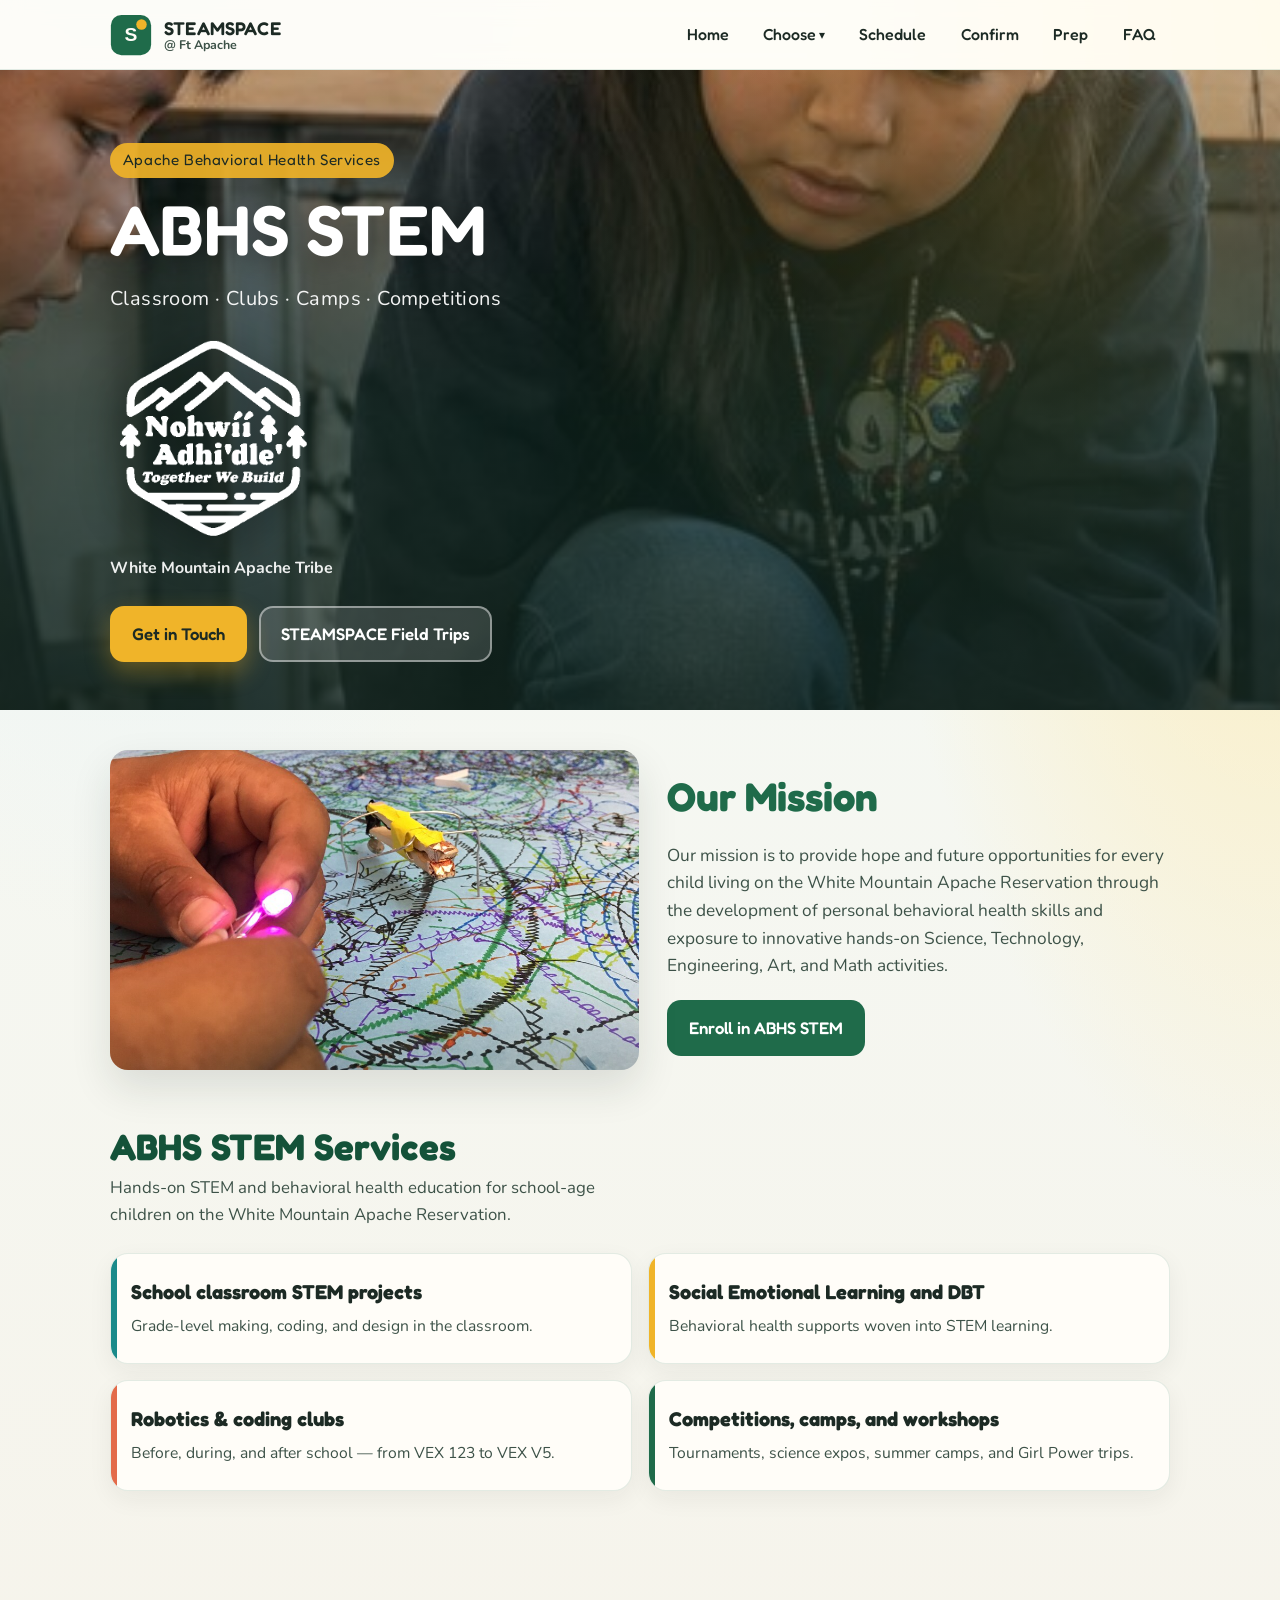
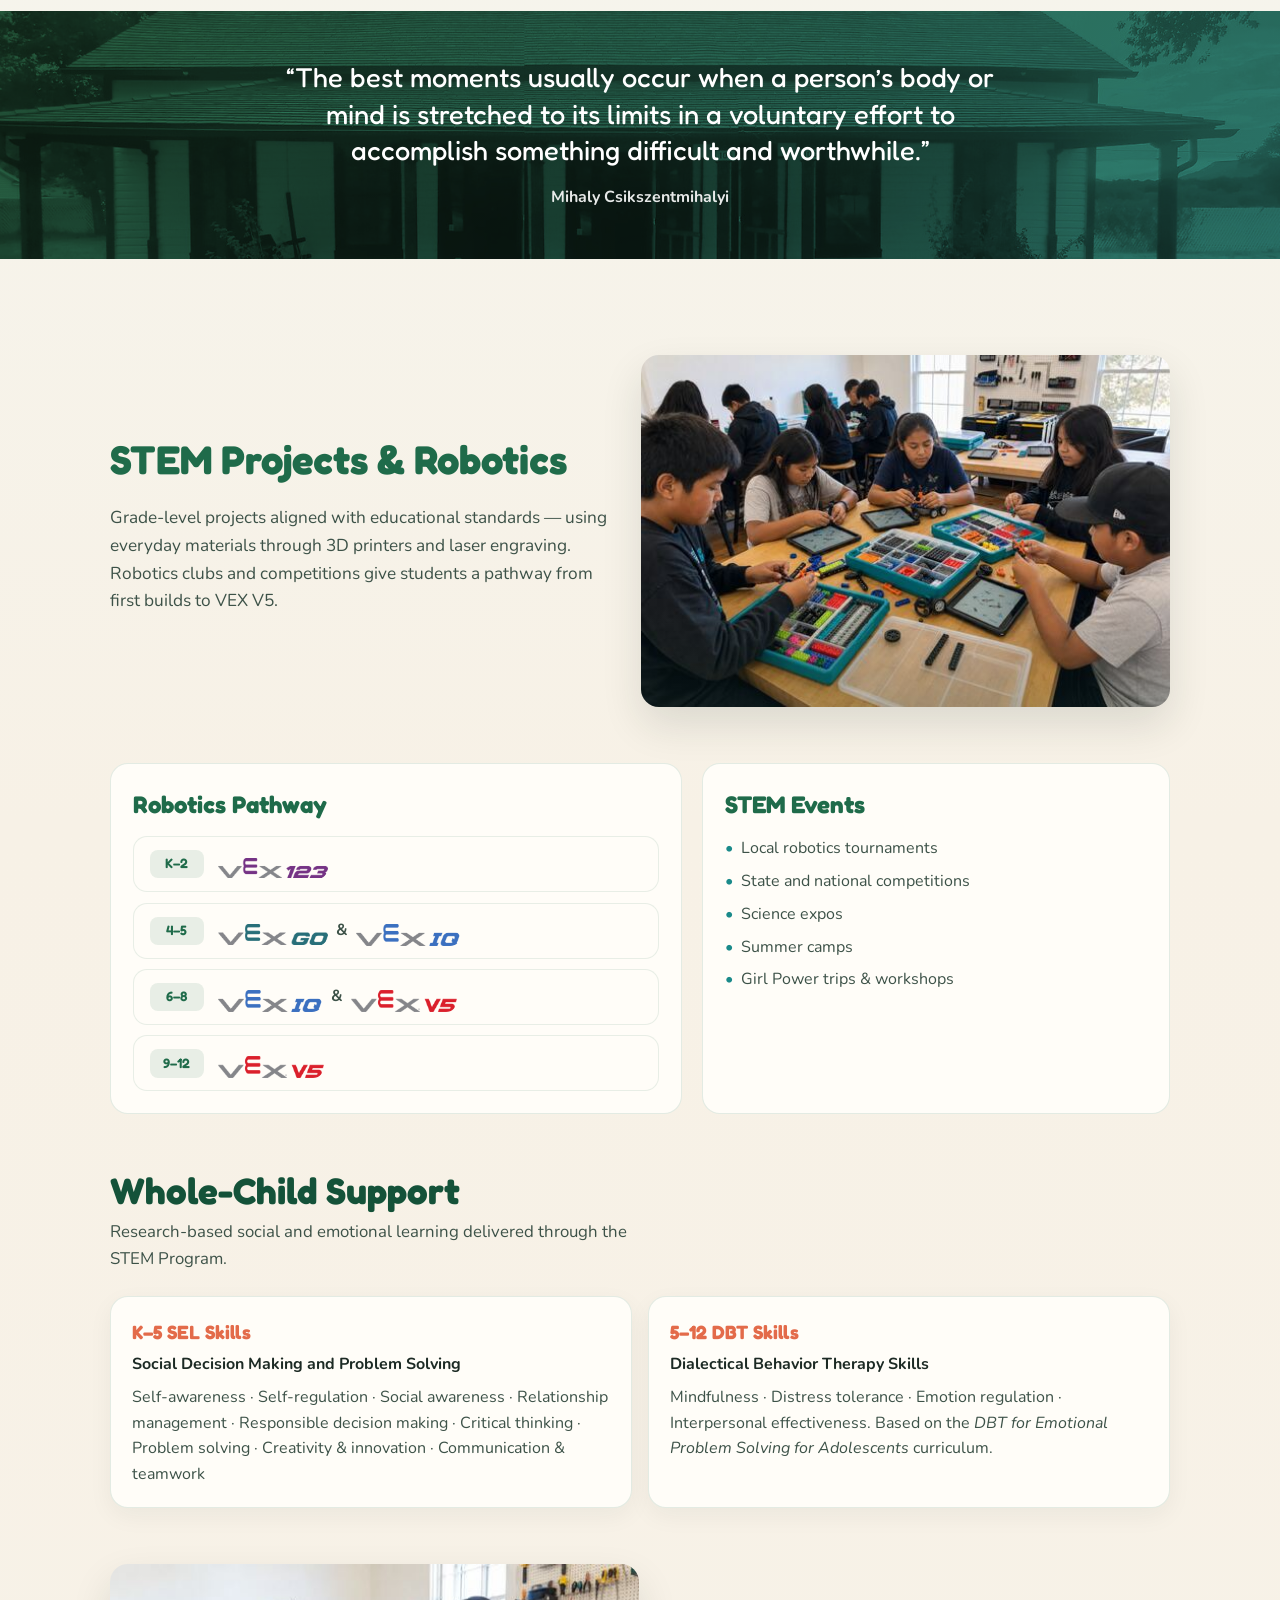
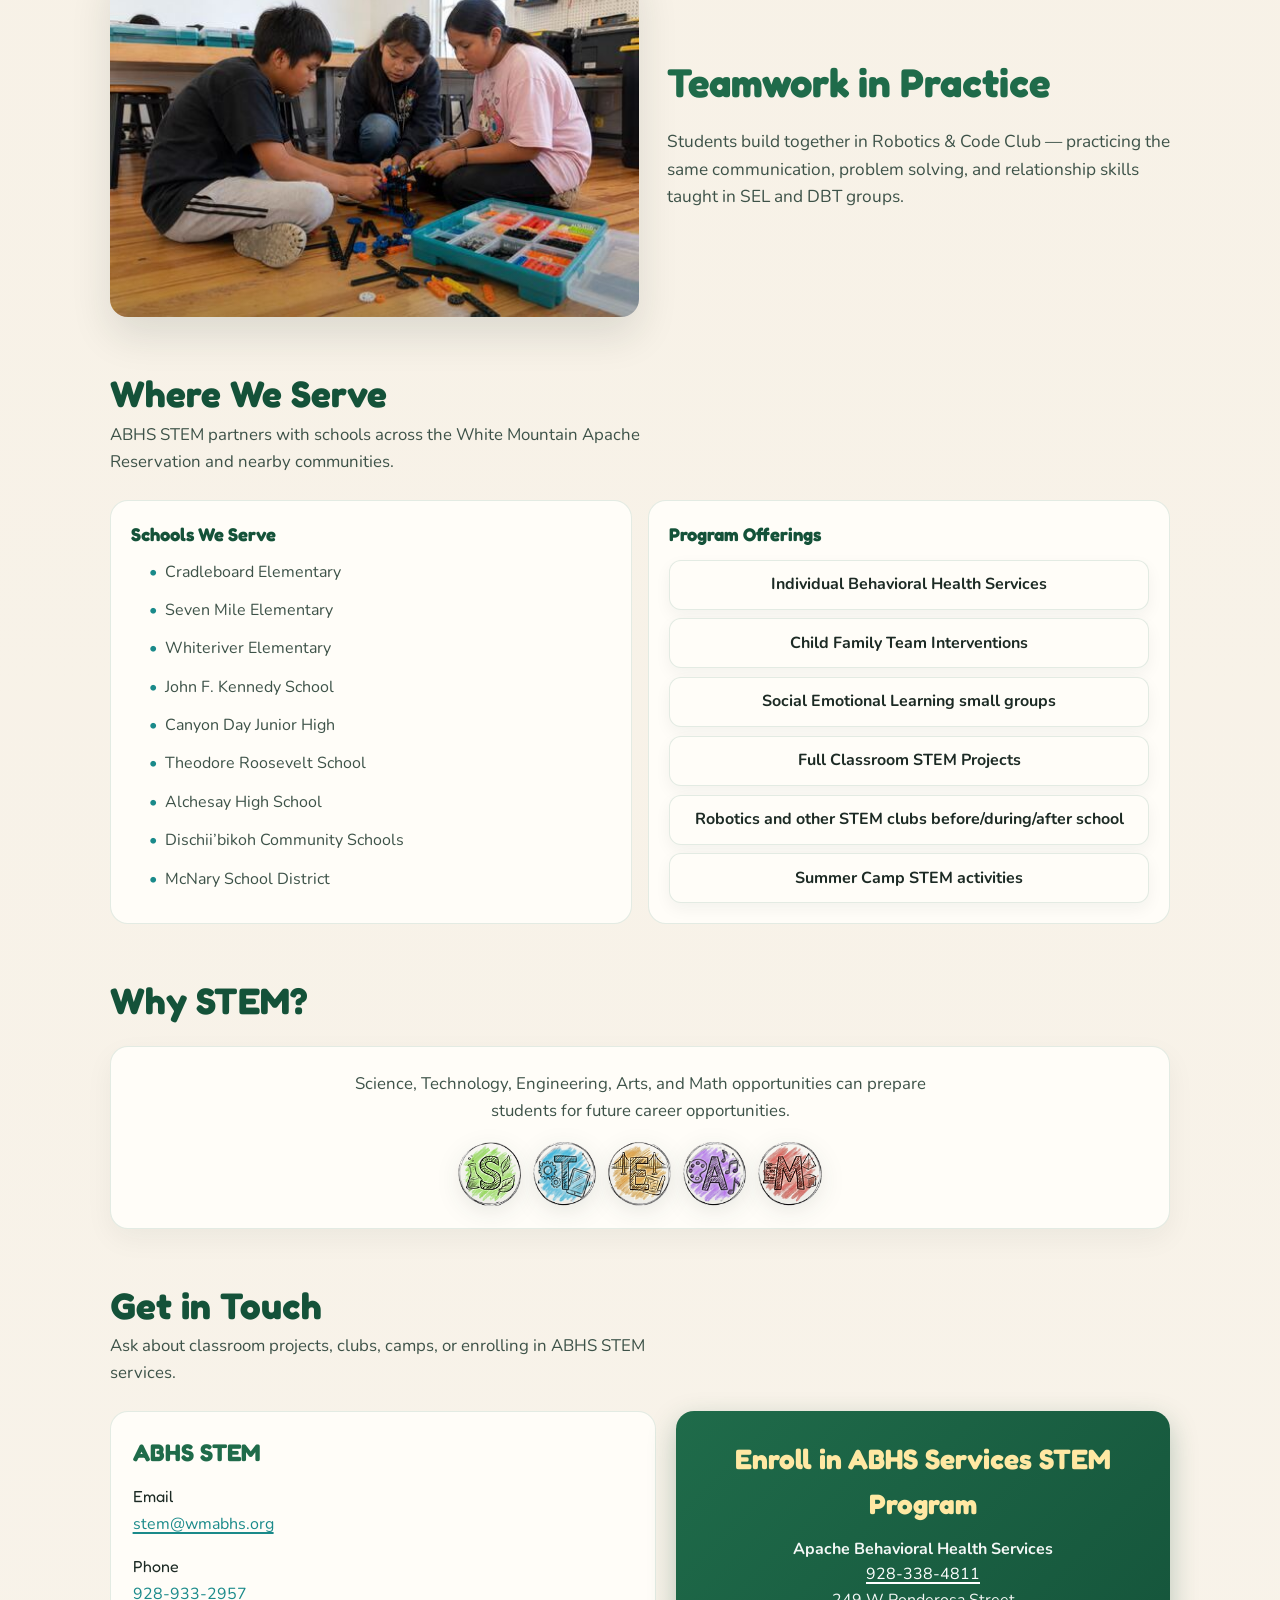
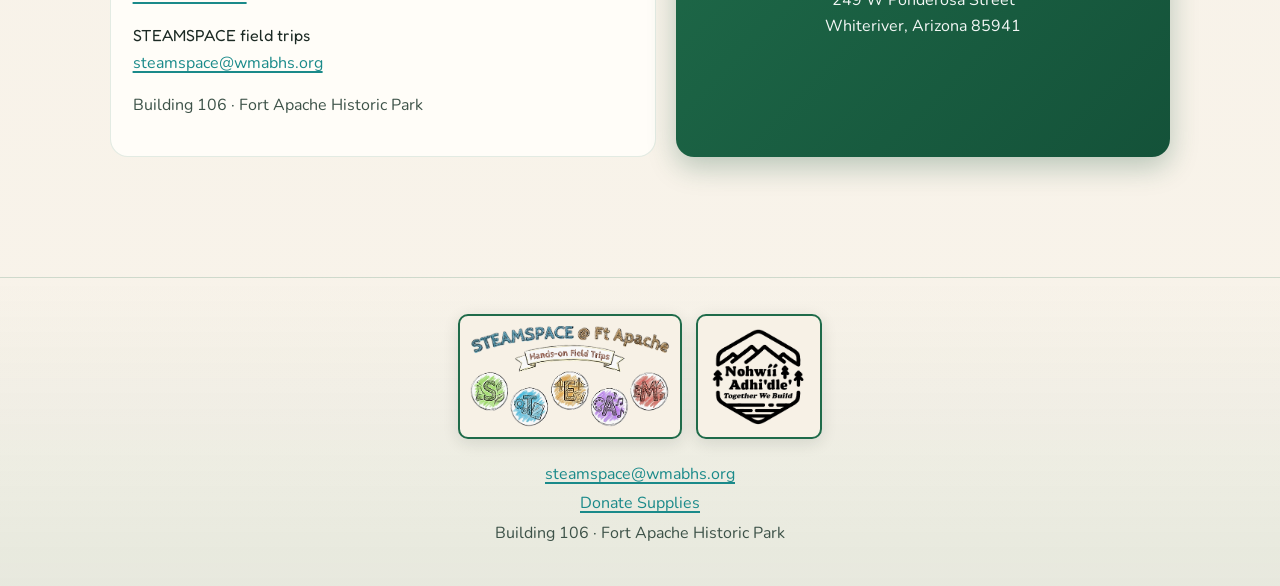
==== commit b8e336b1: "Remove the ABHS logo from the About page footer. Co-authored-by: steamspace7-gif <steamspace7-gif@us" ====
--- a/about-abhs-stem.html
+++ b/about-abhs-stem.html
@@ -273,7 +273,6 @@
       <p><a href="mailto:steamspace@wmabhs.org">steamspace@wmabhs.org</a></p>
       <p><a href="donate.html">Donate Supplies</a></p>
       <p>Building 106 · Fort Apache Historic Park</p>
-      <p style="margin-top: 0.85rem;"><img src="images/abhs-logo.png" alt="Apache Behavioral Health Services" style="height: 64px; width: auto; margin: 0 auto;"></p>
     </div>
   </footer>
 
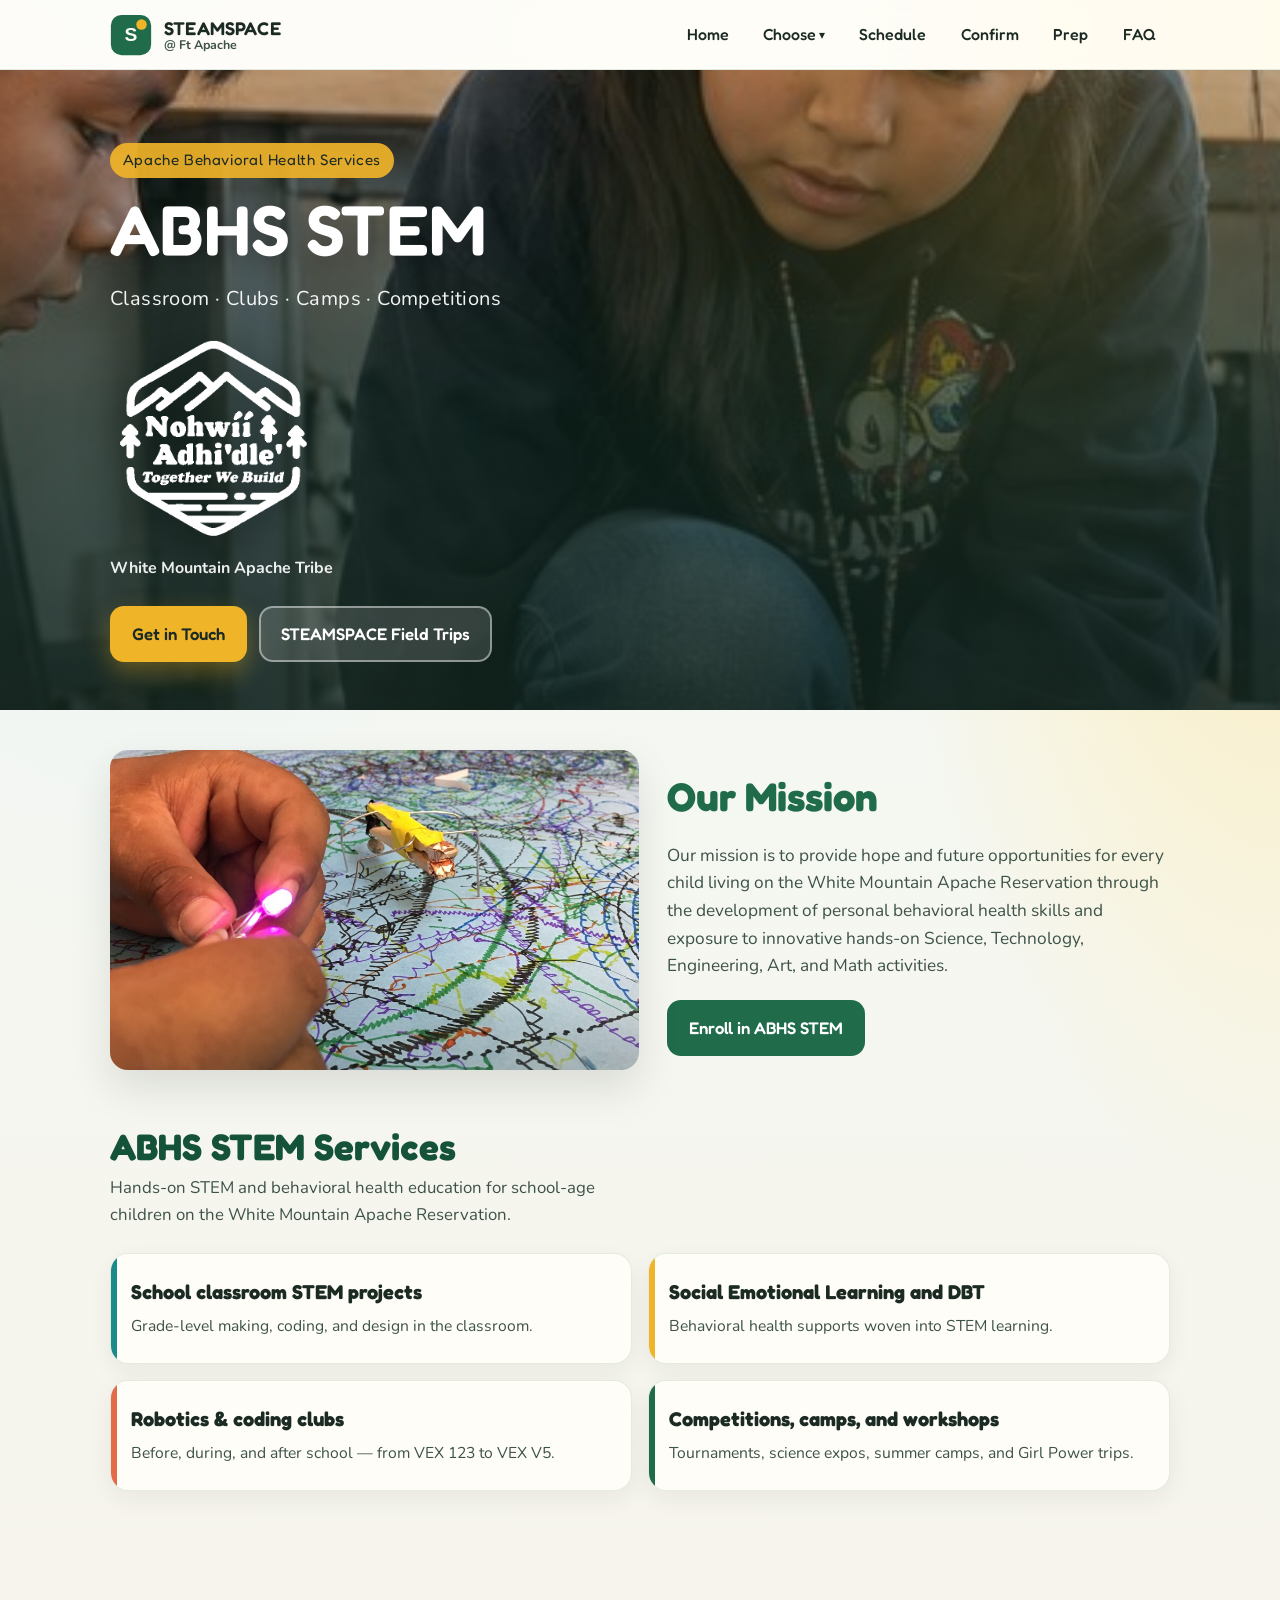
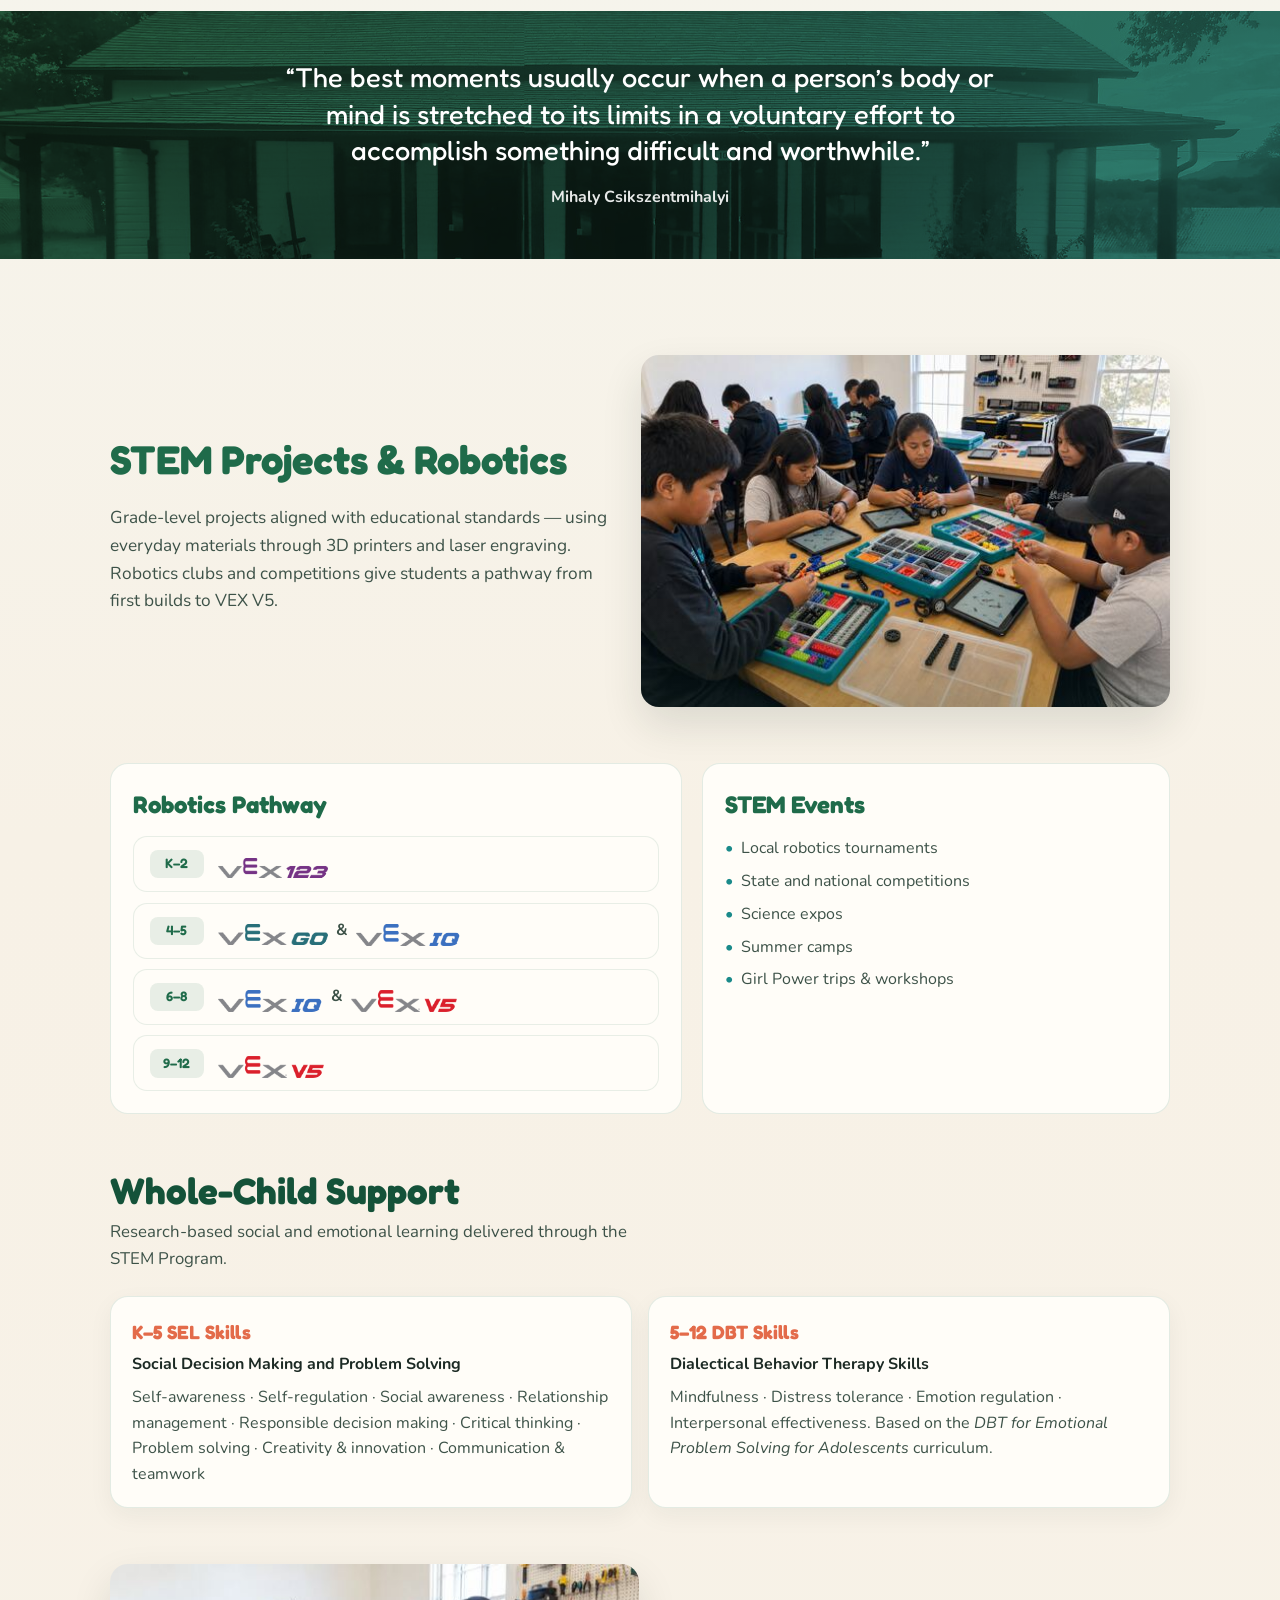
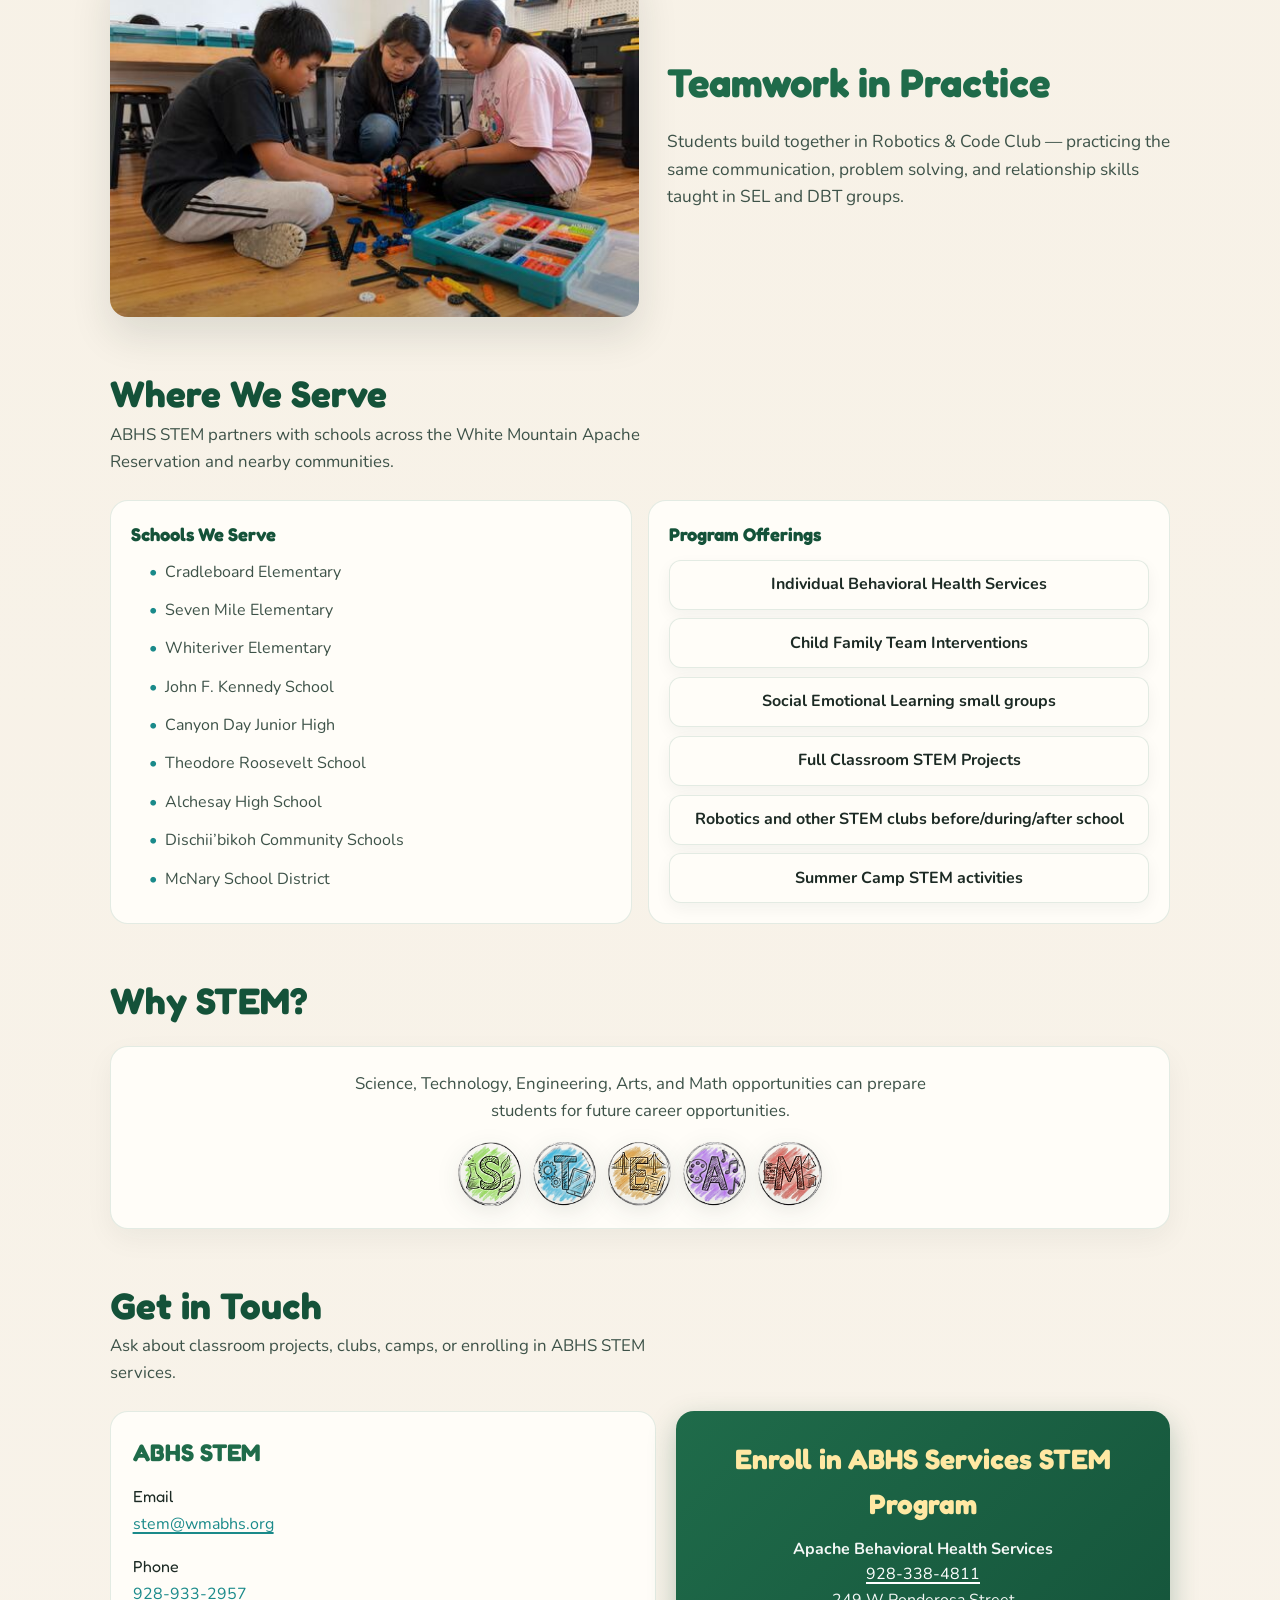
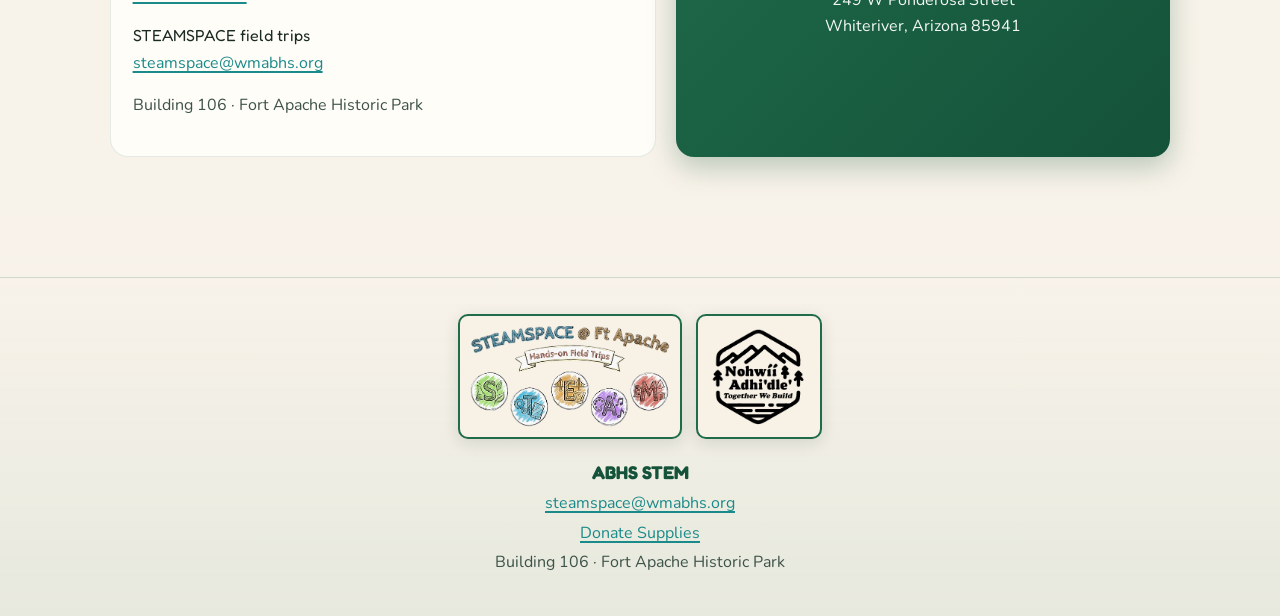
==== commit 9526c444: "Restore linked ABHS STEM text in the footer. Co-authored-by: steamspace7-gif <steamspace7-gif@users." ====
--- a/about-abhs-stem.html
+++ b/about-abhs-stem.html
@@ -270,6 +270,7 @@
           <img class="footer-together-logo" src="images/togetherwebuild.png" alt="About ABHS STEM — Nohwíí Adhi'dle' Together We Build">
         </a>
       </div>
+      <strong><a href="about-abhs-stem.html">ABHS STEM</a></strong>
       <p><a href="mailto:steamspace@wmabhs.org">steamspace@wmabhs.org</a></p>
       <p><a href="donate.html">Donate Supplies</a></p>
       <p>Building 106 · Fort Apache Historic Park</p>
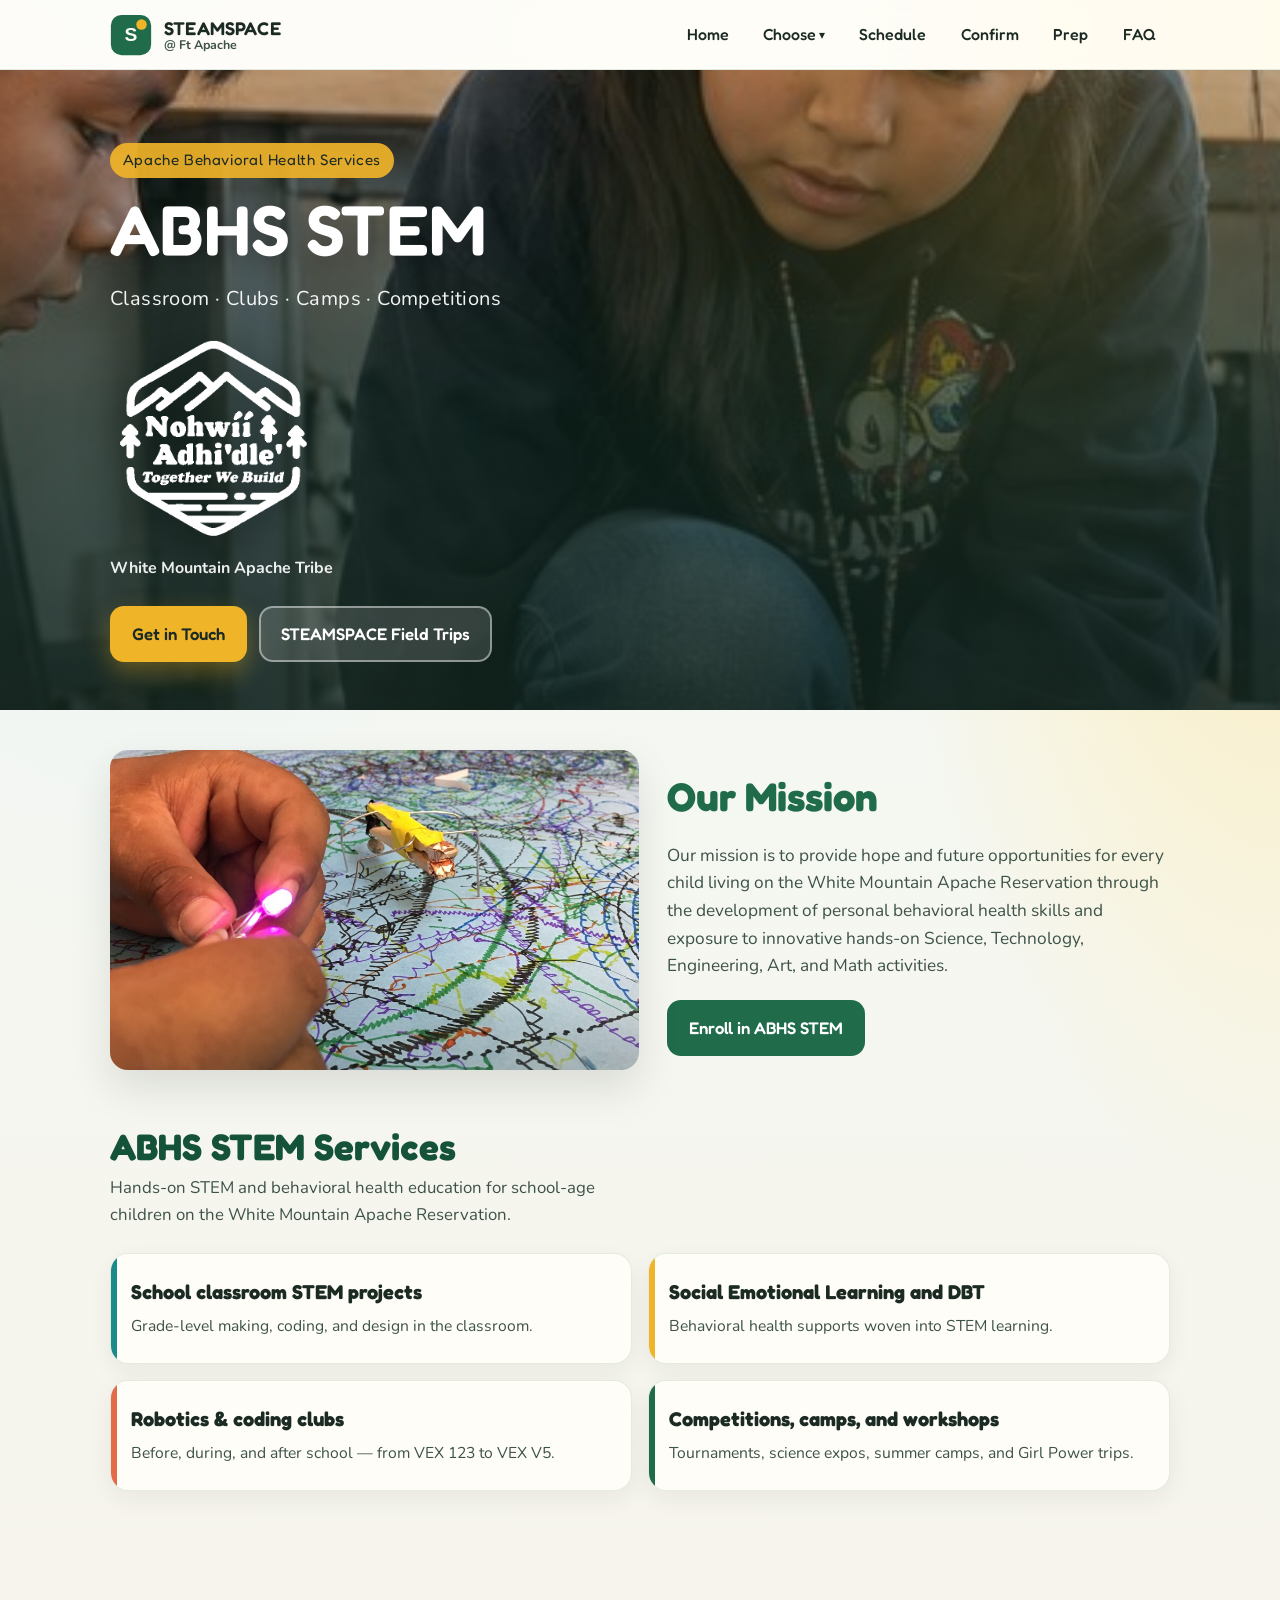
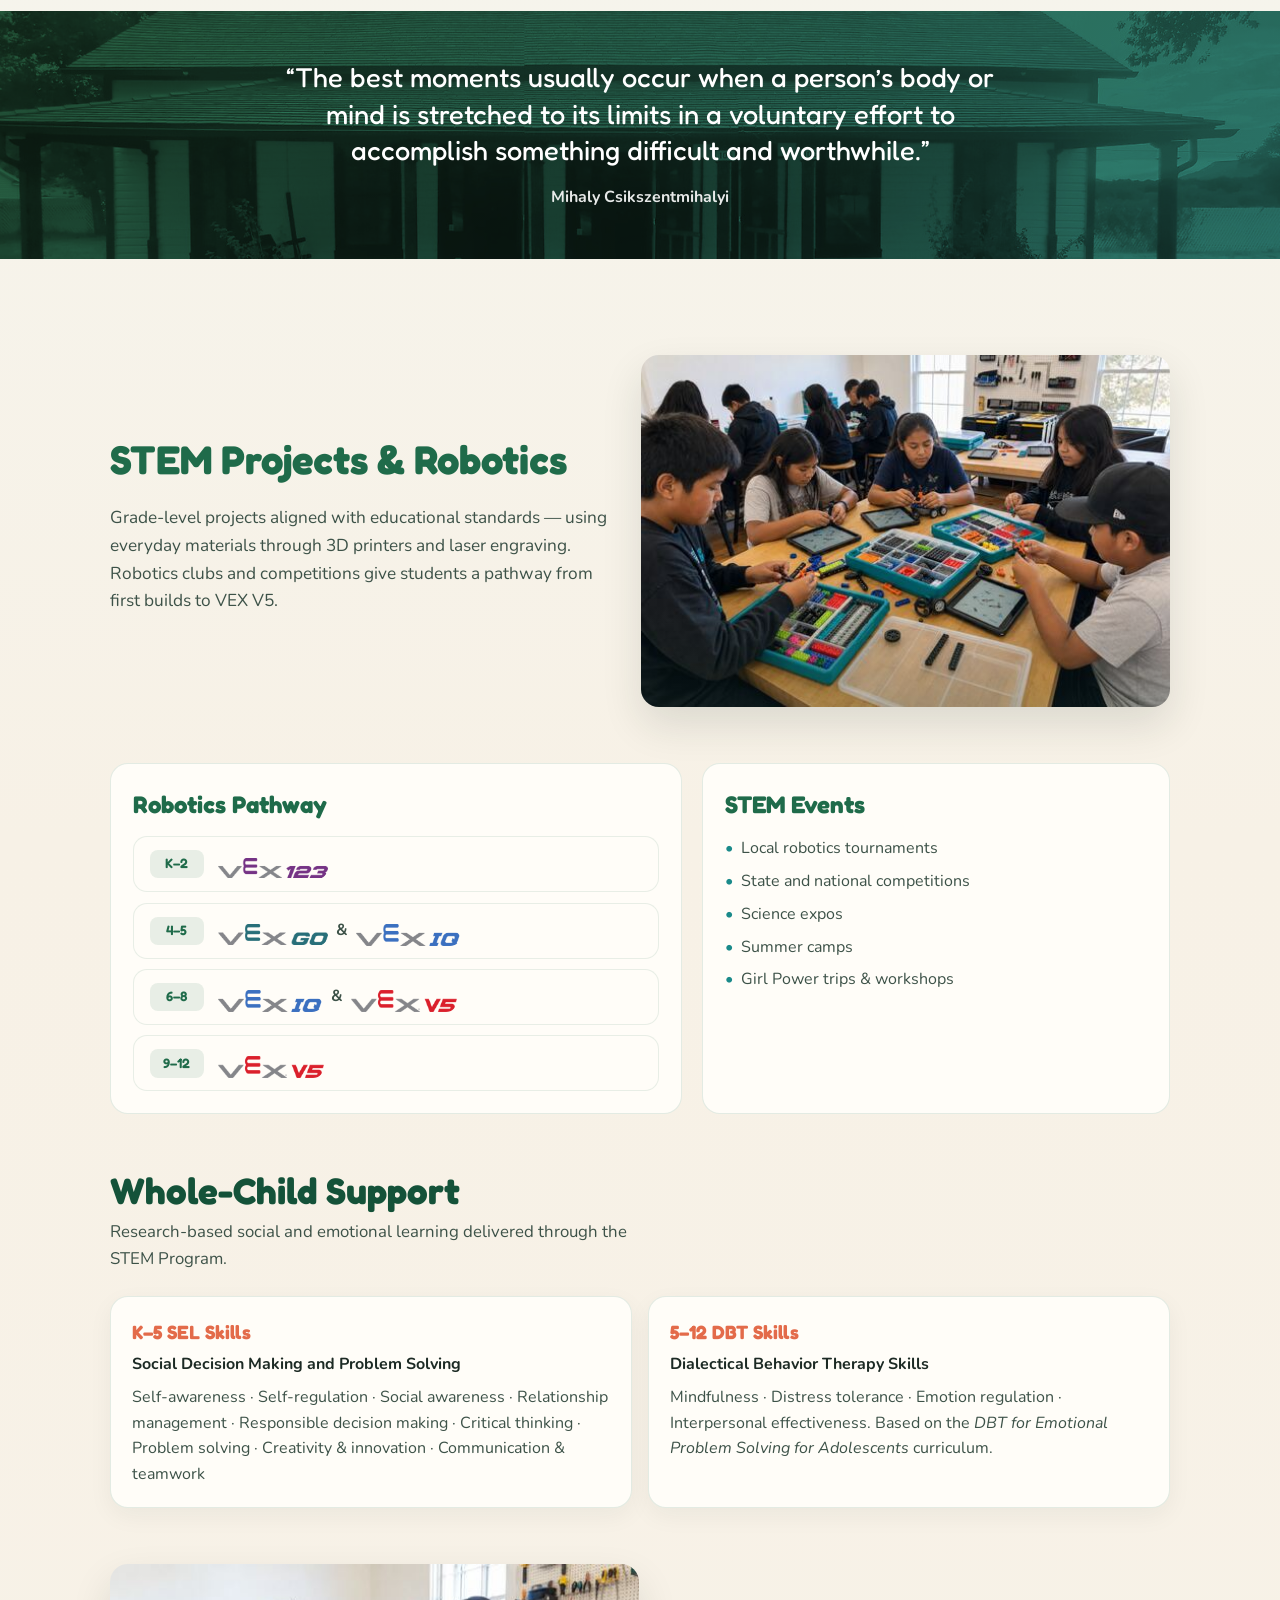
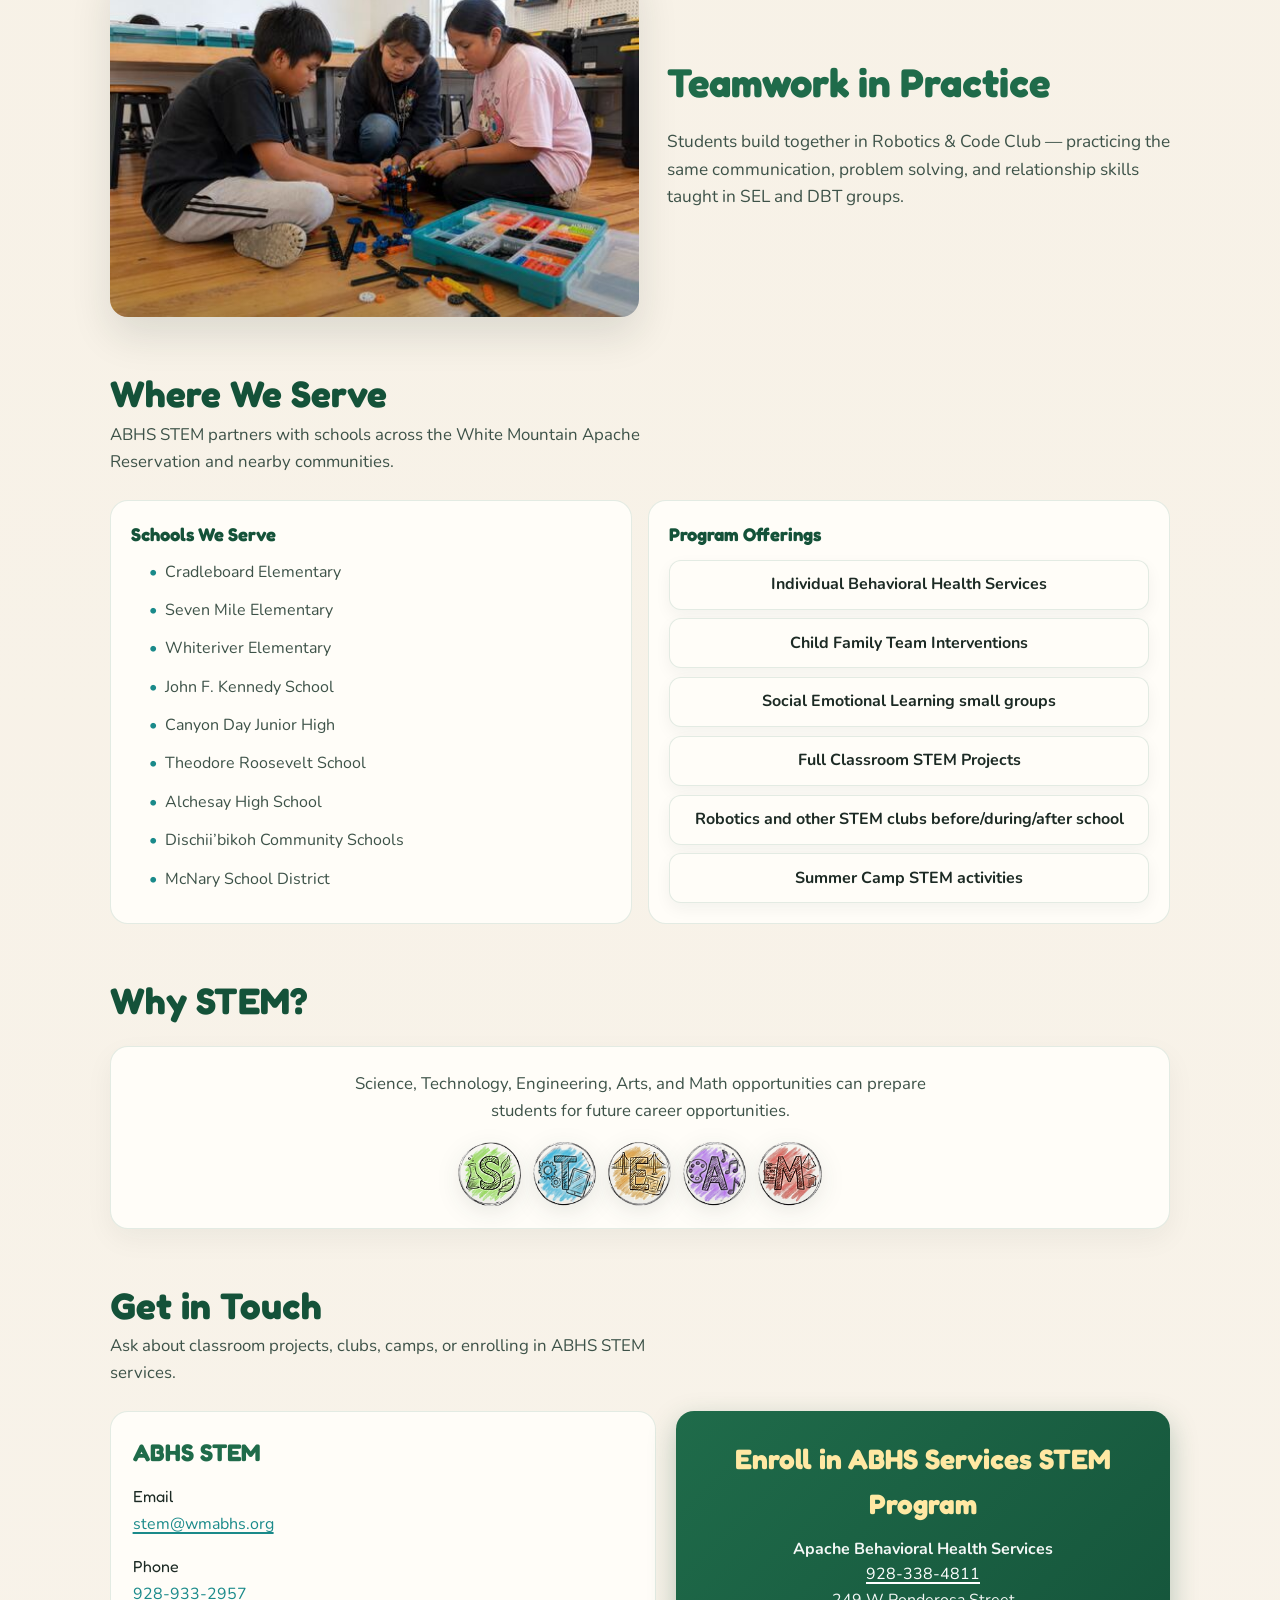
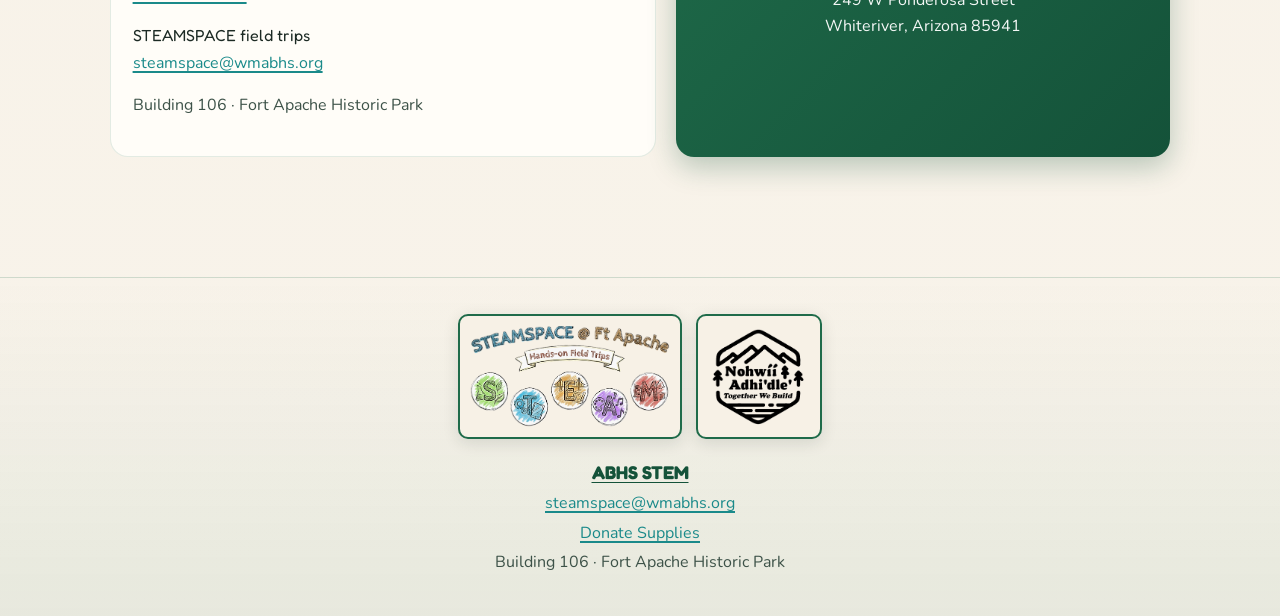
==== commit 489e1a9c: "Underline the footer ABHS STEM link so it is clearly clickable. Co-authored-by: steamspace7-gif <ste" ====
--- a/about-abhs-stem.html
+++ b/about-abhs-stem.html
@@ -14,7 +14,7 @@
   <link rel="preconnect" href="https://fonts.googleapis.com">
   <link rel="preconnect" href="https://fonts.gstatic.com" crossorigin>
   <link href="https://fonts.googleapis.com/css2?family=Fredoka:wght@400;500;600&family=Nunito:wght@400;600;700&display=swap" rel="stylesheet">
-  <link rel="stylesheet" href="css/styles.css?v=18">
+  <link rel="stylesheet" href="css/styles.css?v=19">
 </head>
 <body>
   <header class="site-header">
--- a/css/styles.css
+++ b/css/styles.css
@@ -1671,7 +1671,12 @@
 
 .site-footer strong a {
   color: inherit;
-  text-decoration: none;
+  text-decoration: underline;
+  text-underline-offset: 3px;
+}
+
+.site-footer strong a:hover {
+  color: var(--pine);
 }
 
 @media (max-width: 900px) {
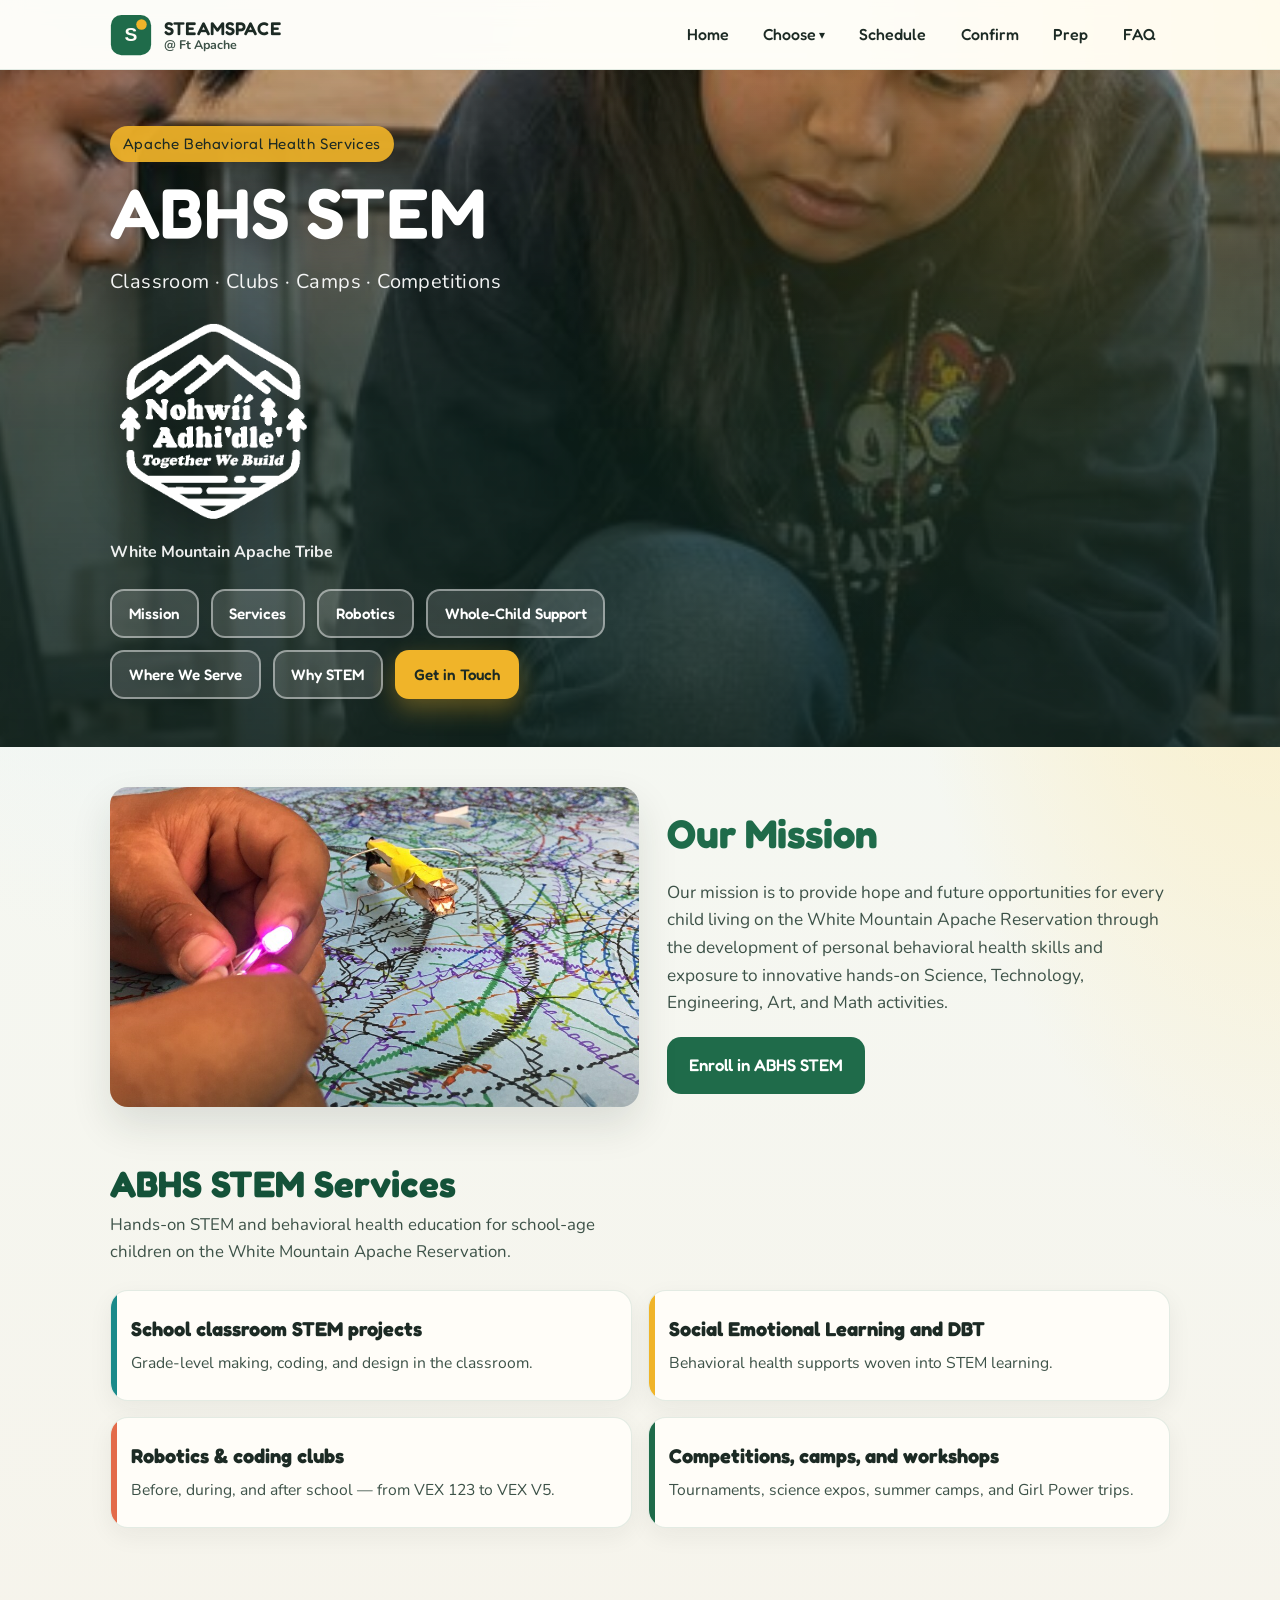
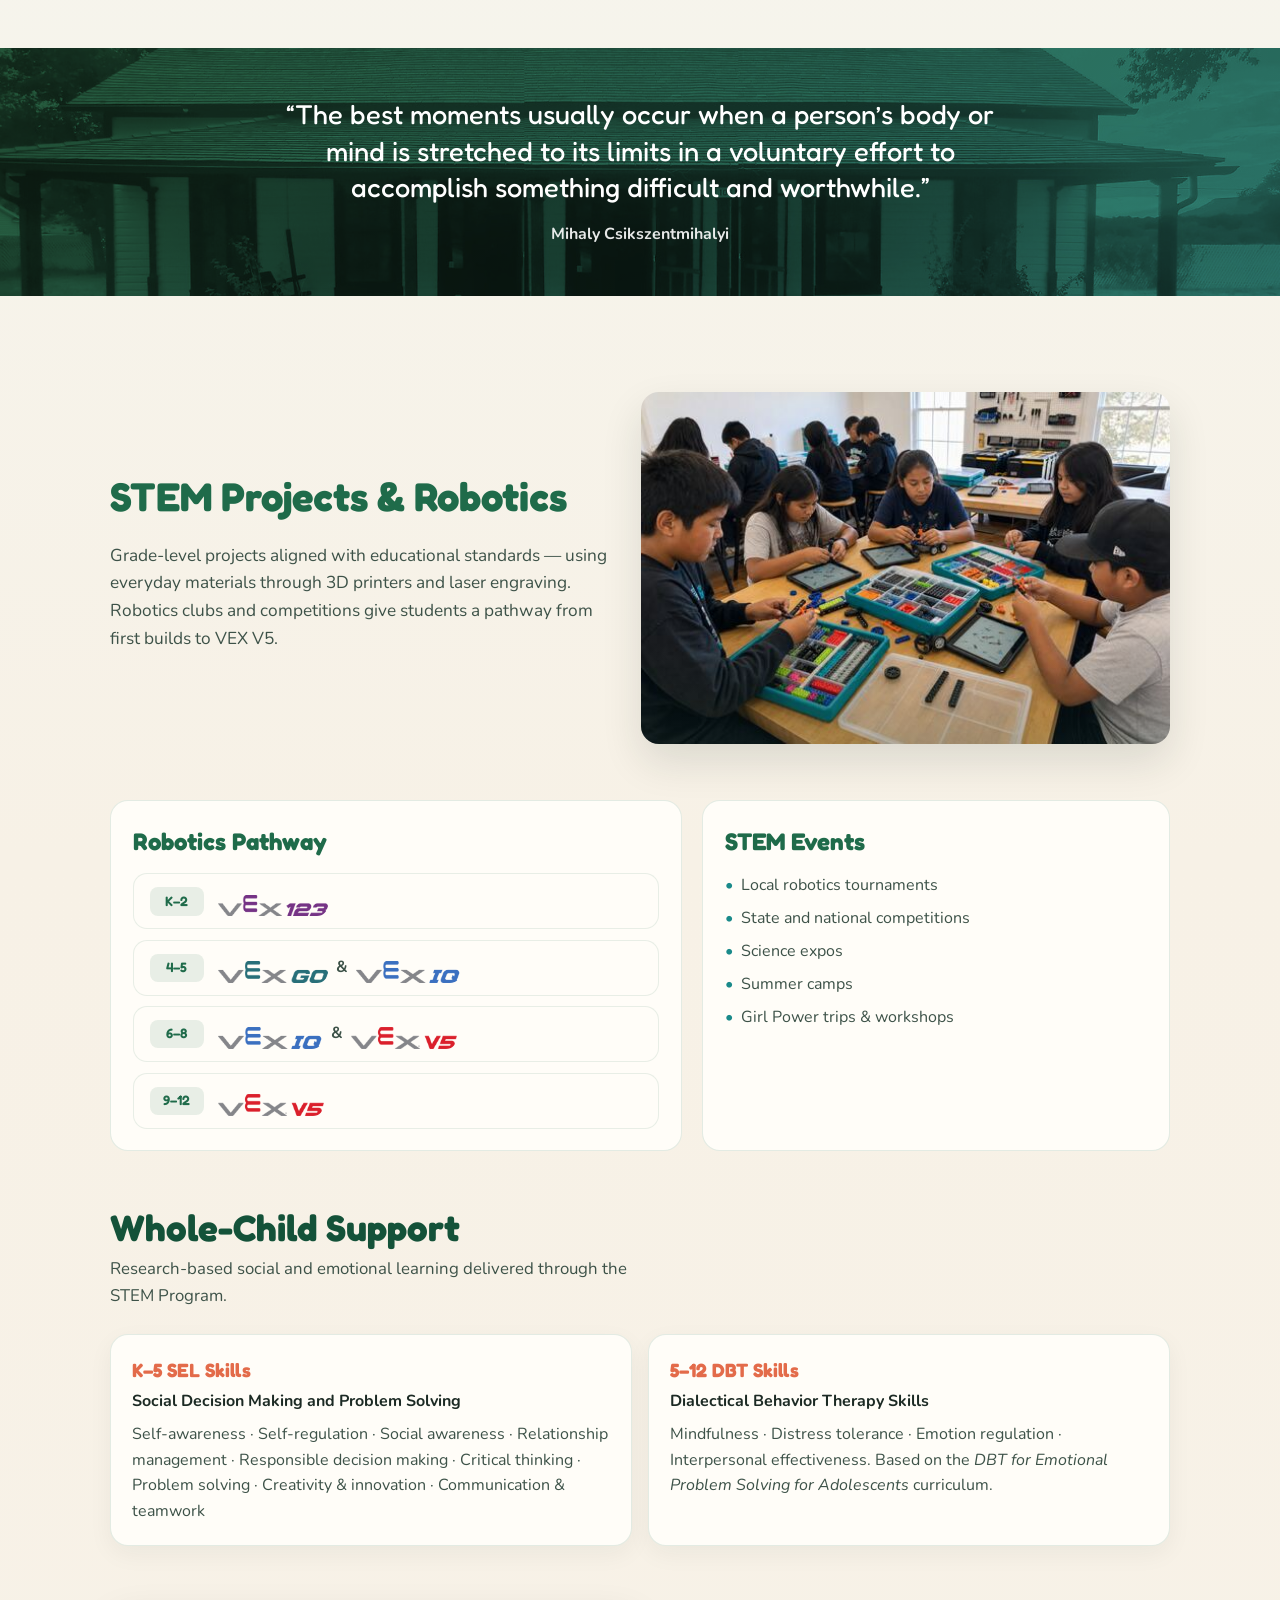
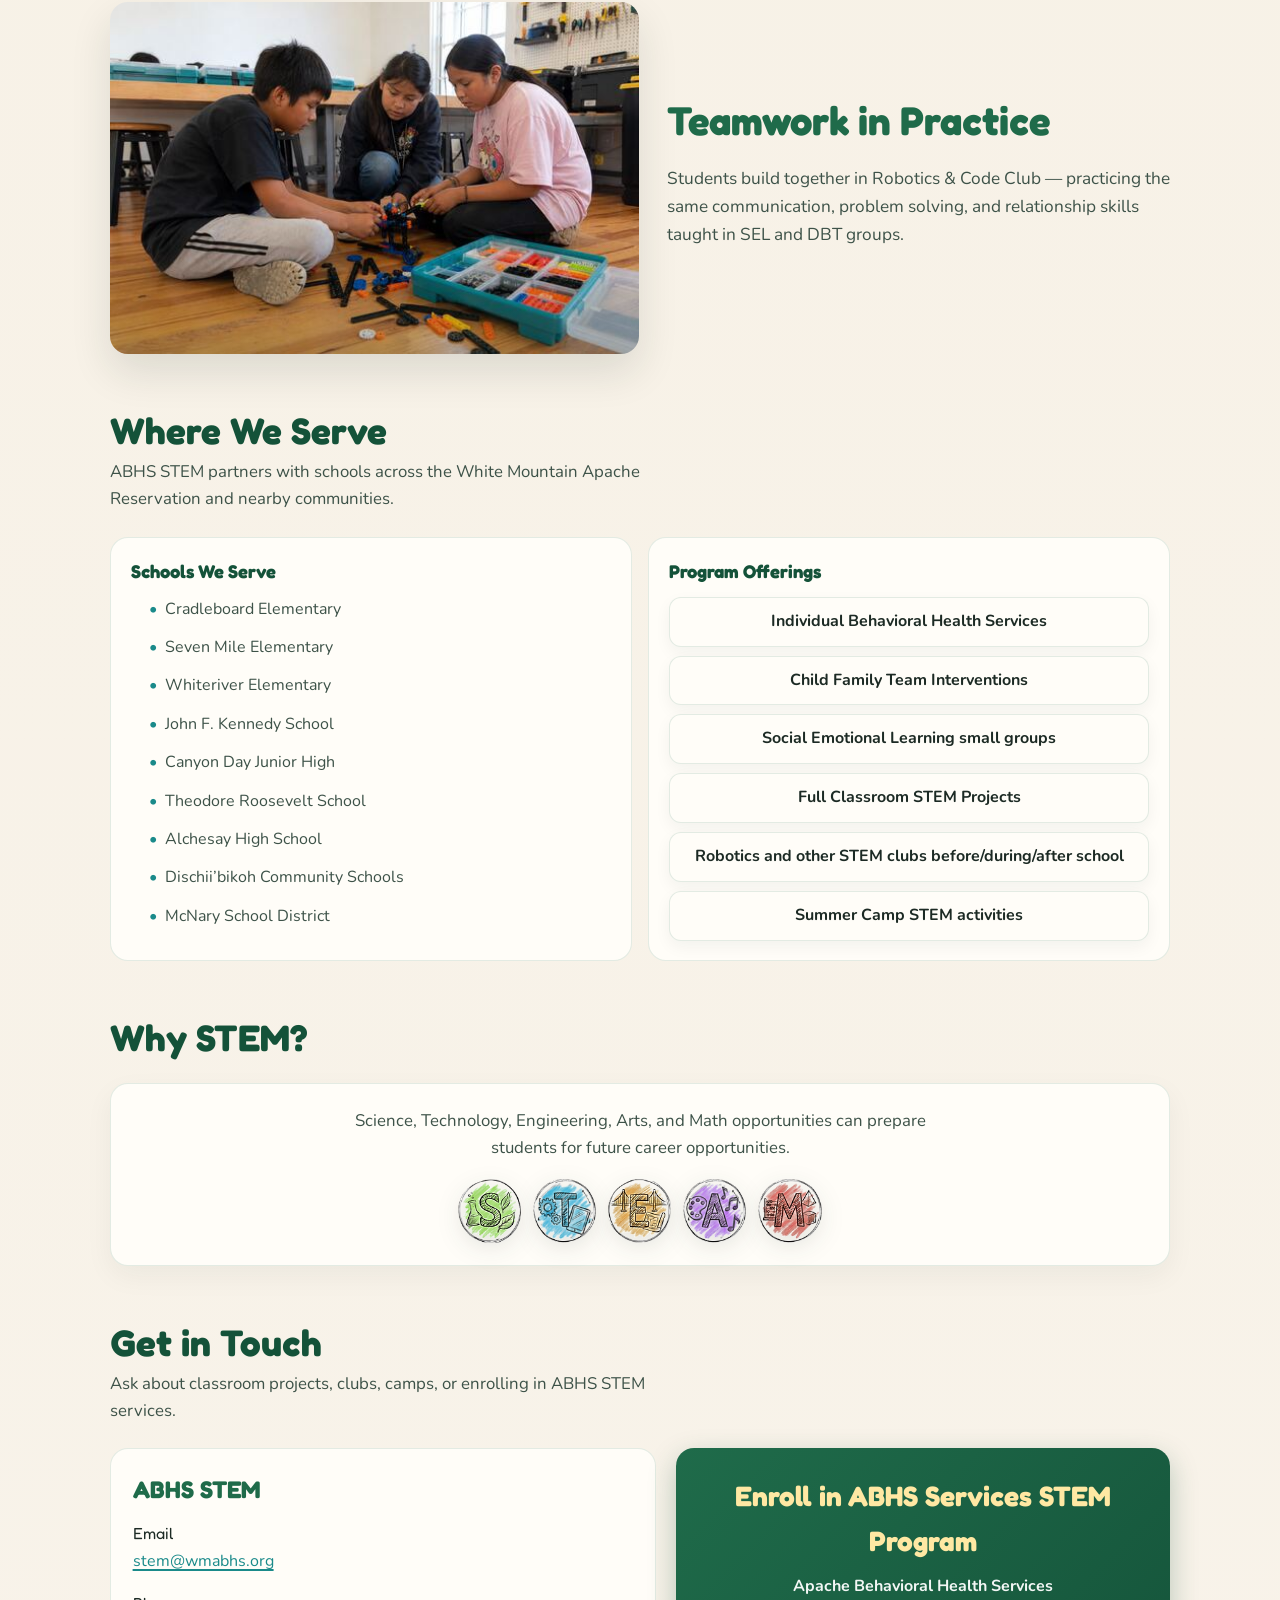
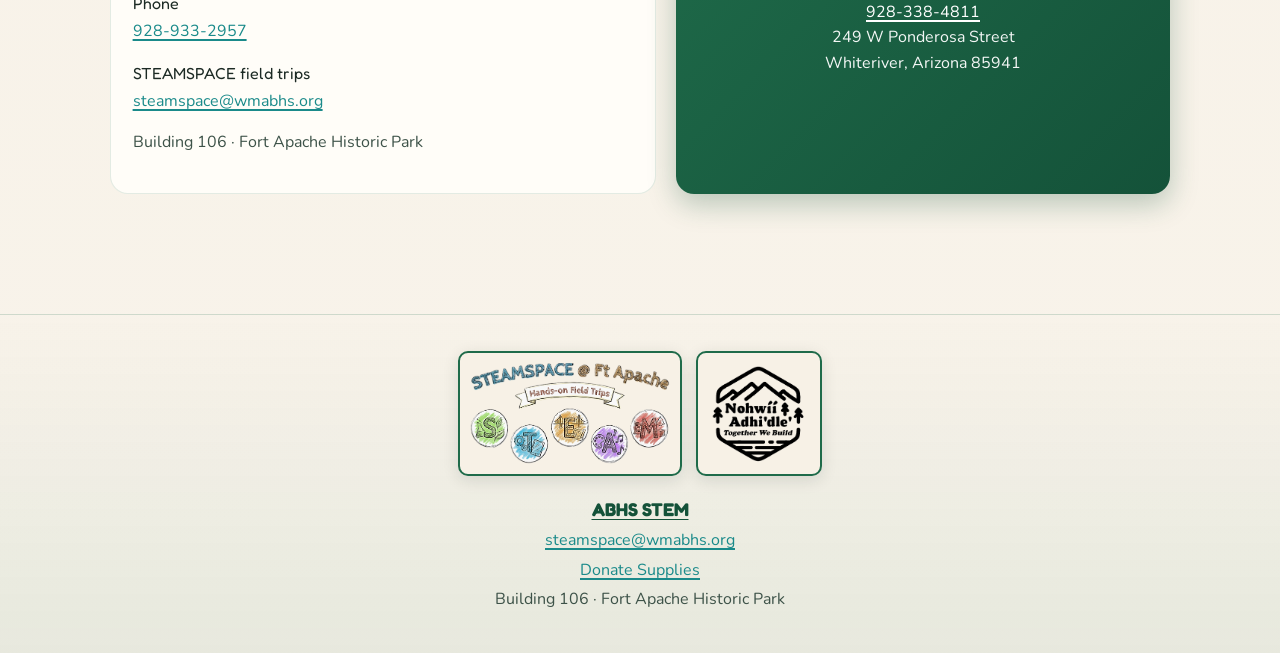
==== commit 71a218c8: "Replace the Field Trips hero button with in-page section links. Co-authored-by: steamspace7-gif <ste" ====
--- a/about-abhs-stem.html
+++ b/about-abhs-stem.html
@@ -14,7 +14,7 @@
   <link rel="preconnect" href="https://fonts.googleapis.com">
   <link rel="preconnect" href="https://fonts.gstatic.com" crossorigin>
   <link href="https://fonts.googleapis.com/css2?family=Fredoka:wght@400;500;600&family=Nunito:wght@400;600;700&display=swap" rel="stylesheet">
-  <link rel="stylesheet" href="css/styles.css?v=19">
+  <link rel="stylesheet" href="css/styles.css?v=20">
 </head>
 <body>
   <header class="site-header">
@@ -61,14 +61,19 @@
       <img class="together-mark" src="images/togetherwebuild-white.png" alt="Nohwíí Adhi'dle' — Together We Build">
       <p class="hero-place">White Mountain Apache Tribe</p>
       <div class="hero-actions">
+        <a class="btn btn-ghost" href="#mission">Mission</a>
+        <a class="btn btn-ghost" href="#services">Services</a>
+        <a class="btn btn-ghost" href="#robotics">Robotics</a>
+        <a class="btn btn-ghost" href="#support">Whole-Child Support</a>
+        <a class="btn btn-ghost" href="#schools">Where We Serve</a>
+        <a class="btn btn-ghost" href="#why-stem">Why STEM</a>
         <a class="btn btn-primary" href="#contact">Get in Touch</a>
-        <a class="btn btn-ghost" href="choose.html">STEAMSPACE Field Trips</a>
       </div>
     </div>
   </section>
 
   <main>
-    <section class="section purpose reveal">
+    <section class="section purpose reveal" id="mission">
       <div class="purpose-photo">
         <img src="images/about-making.jpg" alt="Students building a paper circuit with a glowing LED">
       </div>
@@ -79,7 +84,7 @@
       </div>
     </section>
 
-    <section class="section reveal">
+    <section class="section reveal" id="services">
       <div class="section-head">
         <h2>ABHS STEM Services</h2>
         <p>Hands-on STEM and behavioral health education for school-age children on the White Mountain Apache Reservation.</p>
@@ -111,7 +116,7 @@
   </section>
 
   <main>
-    <section class="section purpose purpose--flip reveal">
+    <section class="section purpose purpose--flip reveal" id="robotics">
       <div class="purpose-photo">
         <img src="images/about-vex.jpg" alt="Students building VEX robotics during a club session">
       </div>
@@ -157,7 +162,7 @@
       </div>
     </section>
 
-    <section class="section reveal">
+    <section class="section reveal" id="support">
       <div class="section-head">
         <h2>Whole-Child Support</h2>
         <p>Research-based social and emotional learning delivered through the STEM Program.</p>
@@ -186,7 +191,7 @@
       </div>
     </section>
 
-    <section class="section reveal">
+    <section class="section reveal" id="schools">
       <div class="section-head">
         <h2>Where We Serve</h2>
         <p>ABHS STEM partners with schools across the White Mountain Apache Reservation and nearby communities.</p>
@@ -220,7 +225,7 @@
       </div>
     </section>
 
-    <section class="section reveal">
+    <section class="section reveal" id="why-stem">
       <div class="section-head">
         <h2>Why STEM?</h2>
       </div>
--- a/css/styles.css
+++ b/css/styles.css
@@ -1438,6 +1438,19 @@
   min-height: min(78vh, 640px);
 }
 
+.hero--about .hero-actions {
+  max-width: 40rem;
+}
+
+.hero--about .hero-actions .btn {
+  font-size: 0.95rem;
+  padding: 0.65rem 1.05rem;
+}
+
+.section[id] {
+  scroll-margin-top: 5.5rem;
+}
+
 .hero--about h1 {
   max-width: none;
 }
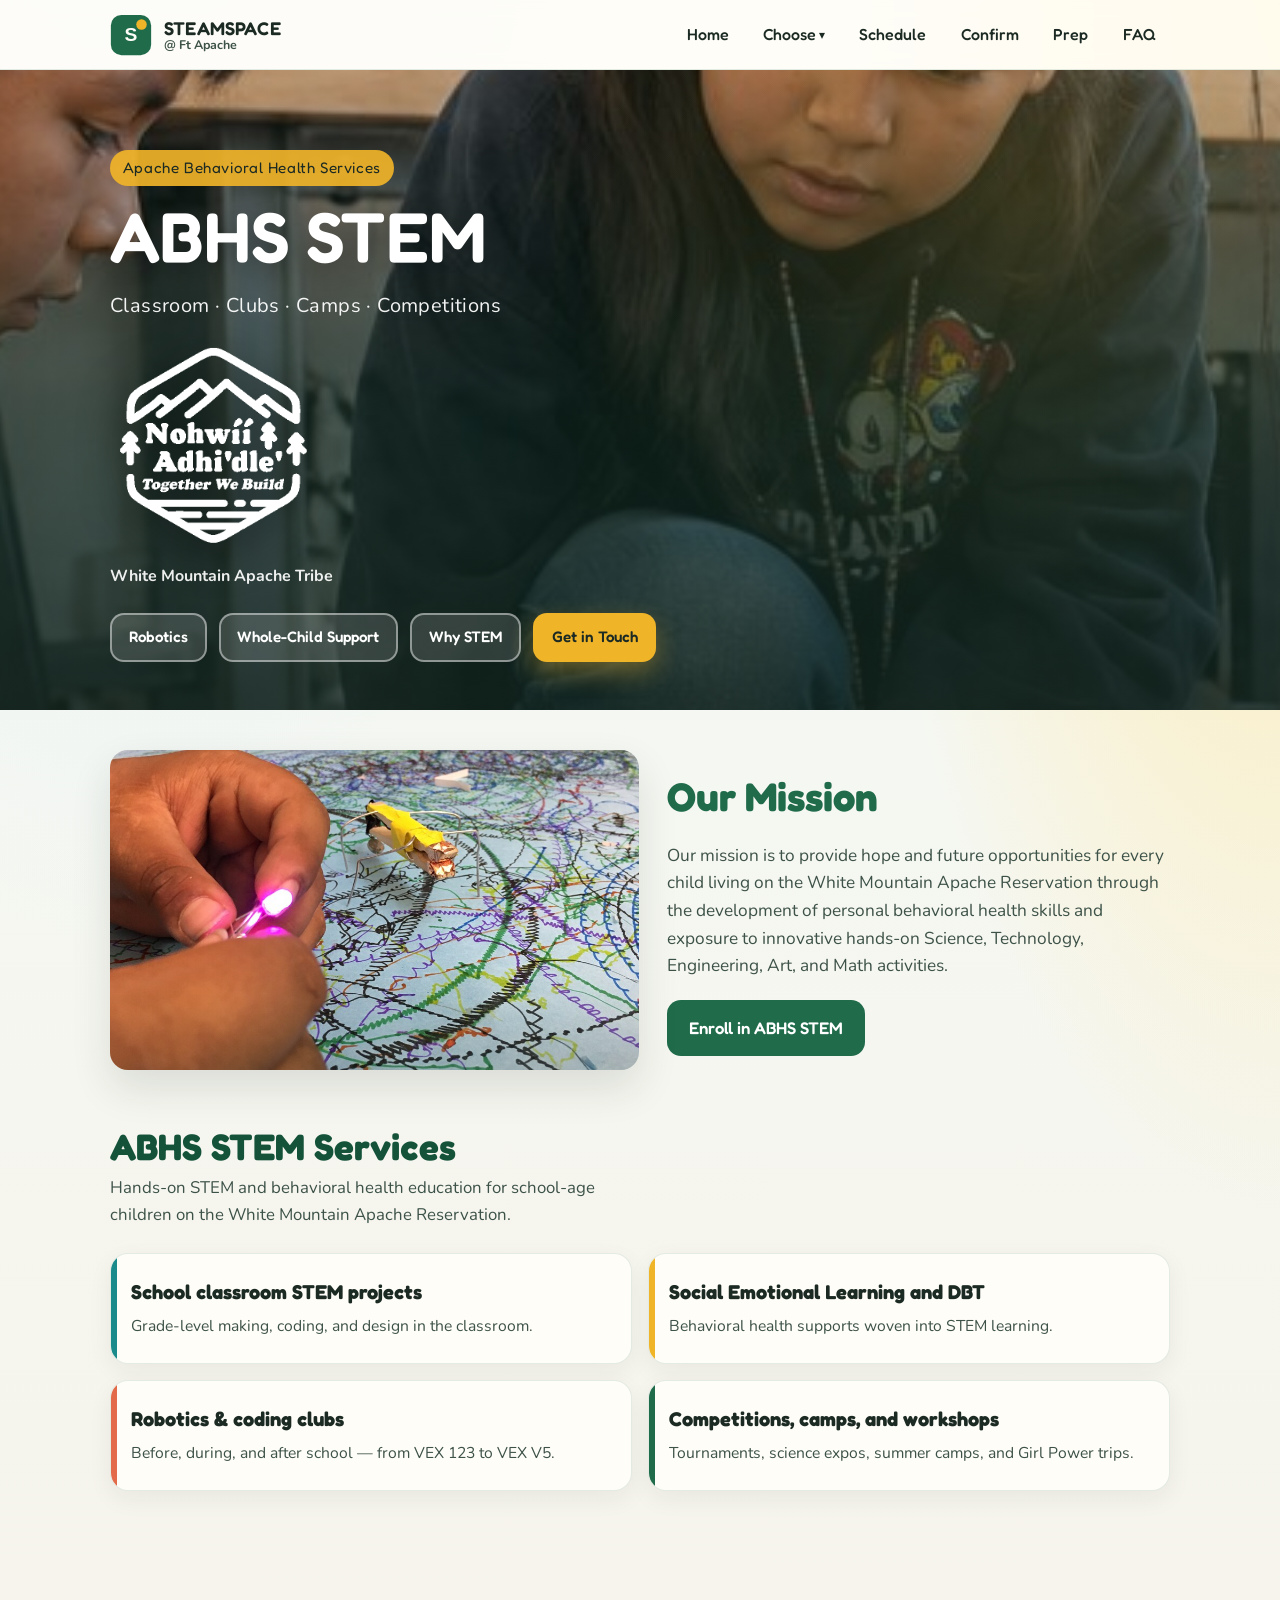
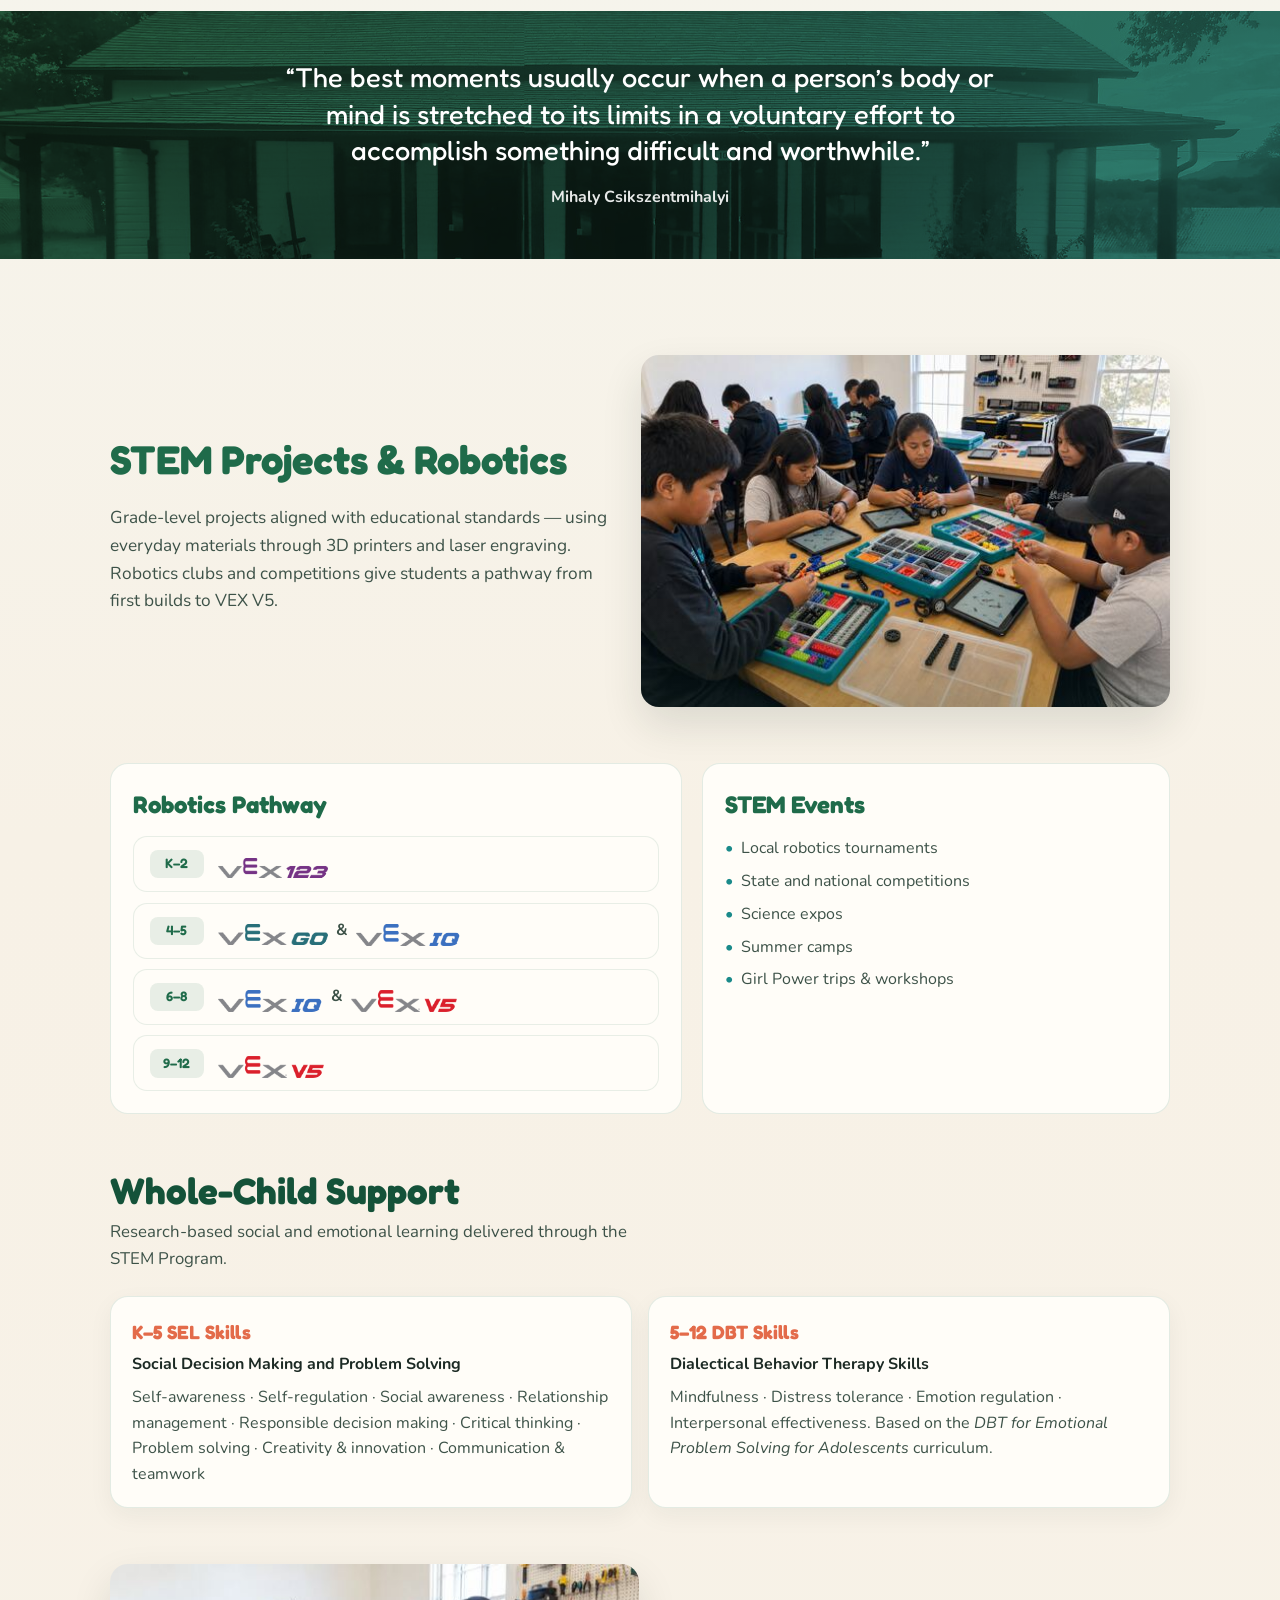
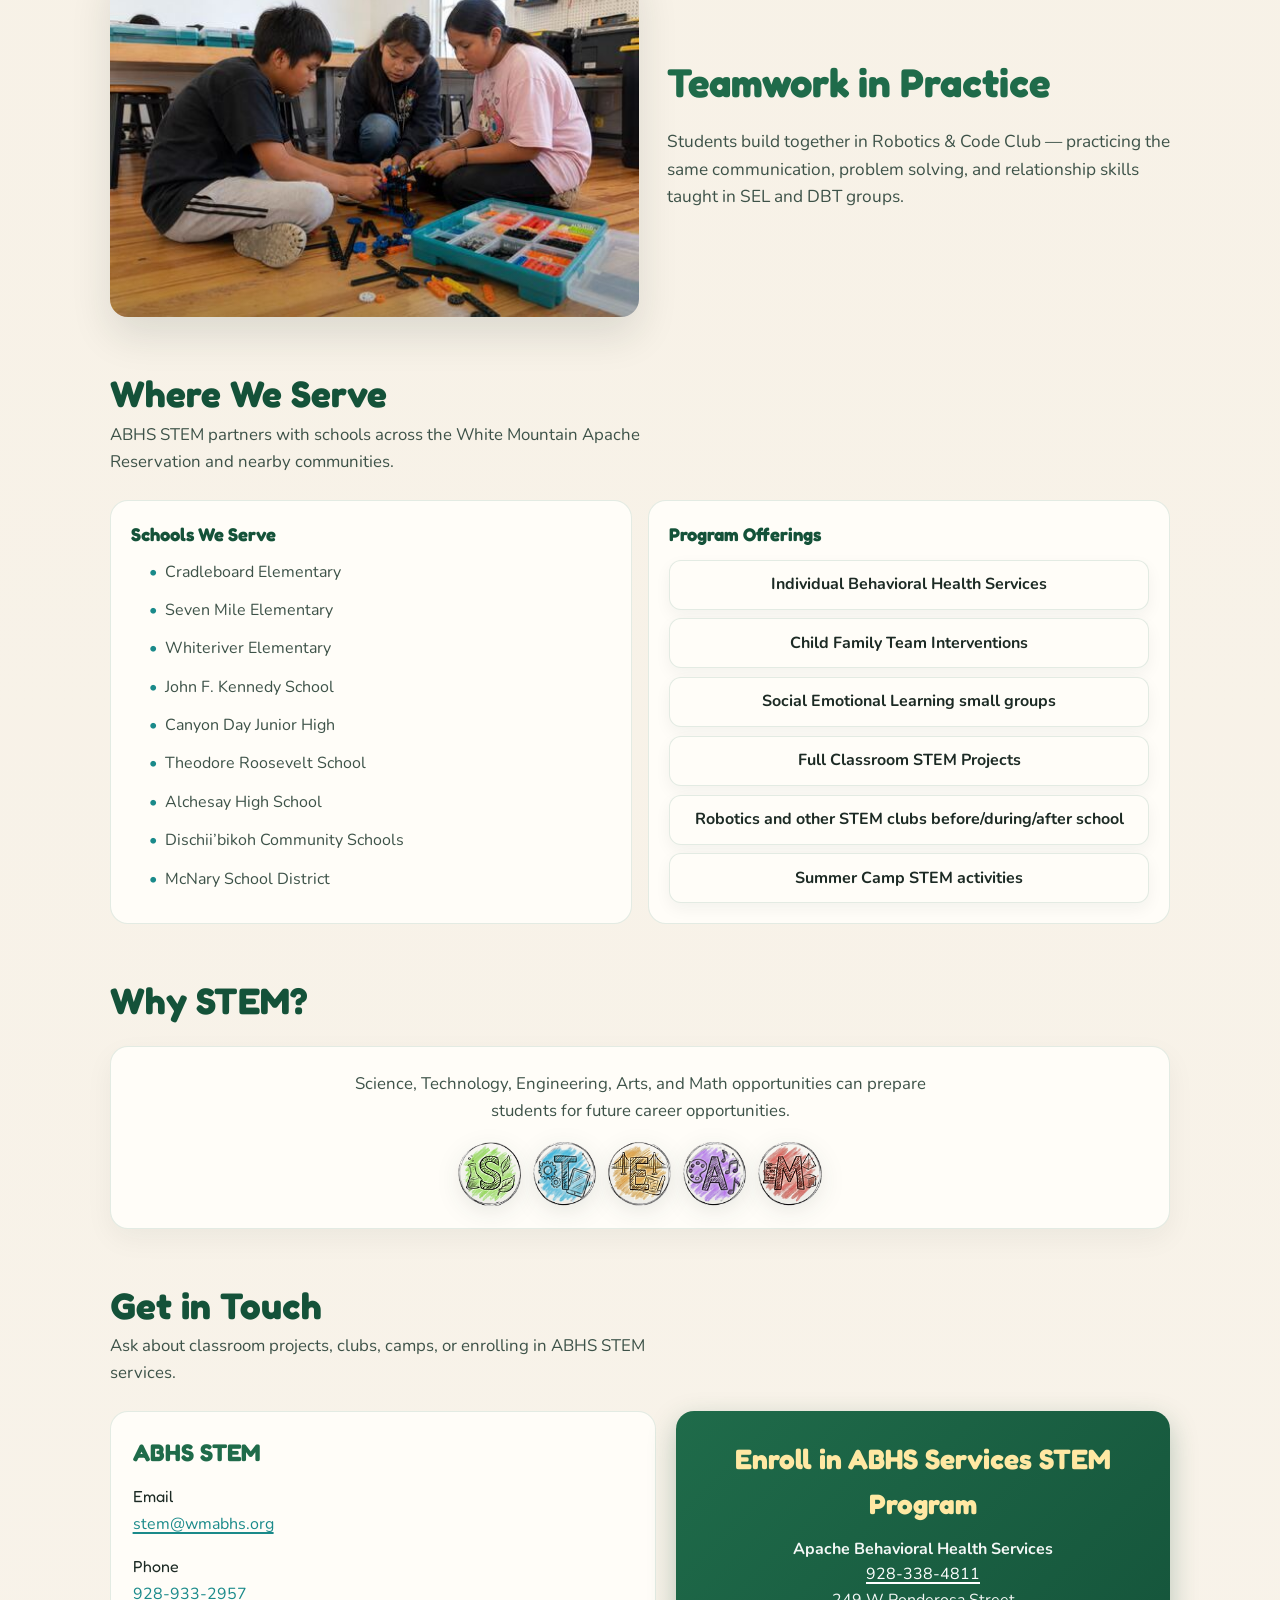
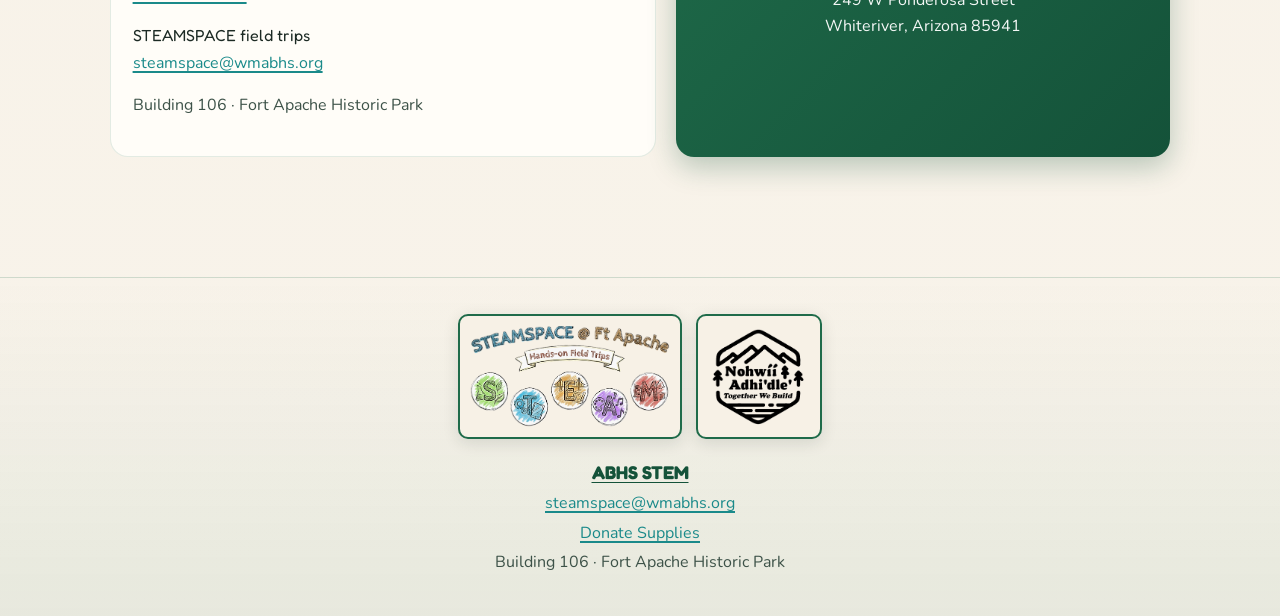
==== commit 5e6dbe88: "Remove Mission, Services, and Where We Serve hero buttons. Co-authored-by: steamspace7-gif <steamspa" ====
--- a/about-abhs-stem.html
+++ b/about-abhs-stem.html
@@ -14,7 +14,7 @@
   <link rel="preconnect" href="https://fonts.googleapis.com">
   <link rel="preconnect" href="https://fonts.gstatic.com" crossorigin>
   <link href="https://fonts.googleapis.com/css2?family=Fredoka:wght@400;500;600&family=Nunito:wght@400;600;700&display=swap" rel="stylesheet">
-  <link rel="stylesheet" href="css/styles.css?v=20">
+  <link rel="stylesheet" href="css/styles.css?v=21">
 </head>
 <body>
   <header class="site-header">
@@ -61,11 +61,8 @@
       <img class="together-mark" src="images/togetherwebuild-white.png" alt="Nohwíí Adhi'dle' — Together We Build">
       <p class="hero-place">White Mountain Apache Tribe</p>
       <div class="hero-actions">
-        <a class="btn btn-ghost" href="#mission">Mission</a>
-        <a class="btn btn-ghost" href="#services">Services</a>
         <a class="btn btn-ghost" href="#robotics">Robotics</a>
         <a class="btn btn-ghost" href="#support">Whole-Child Support</a>
-        <a class="btn btn-ghost" href="#schools">Where We Serve</a>
         <a class="btn btn-ghost" href="#why-stem">Why STEM</a>
         <a class="btn btn-primary" href="#contact">Get in Touch</a>
       </div>
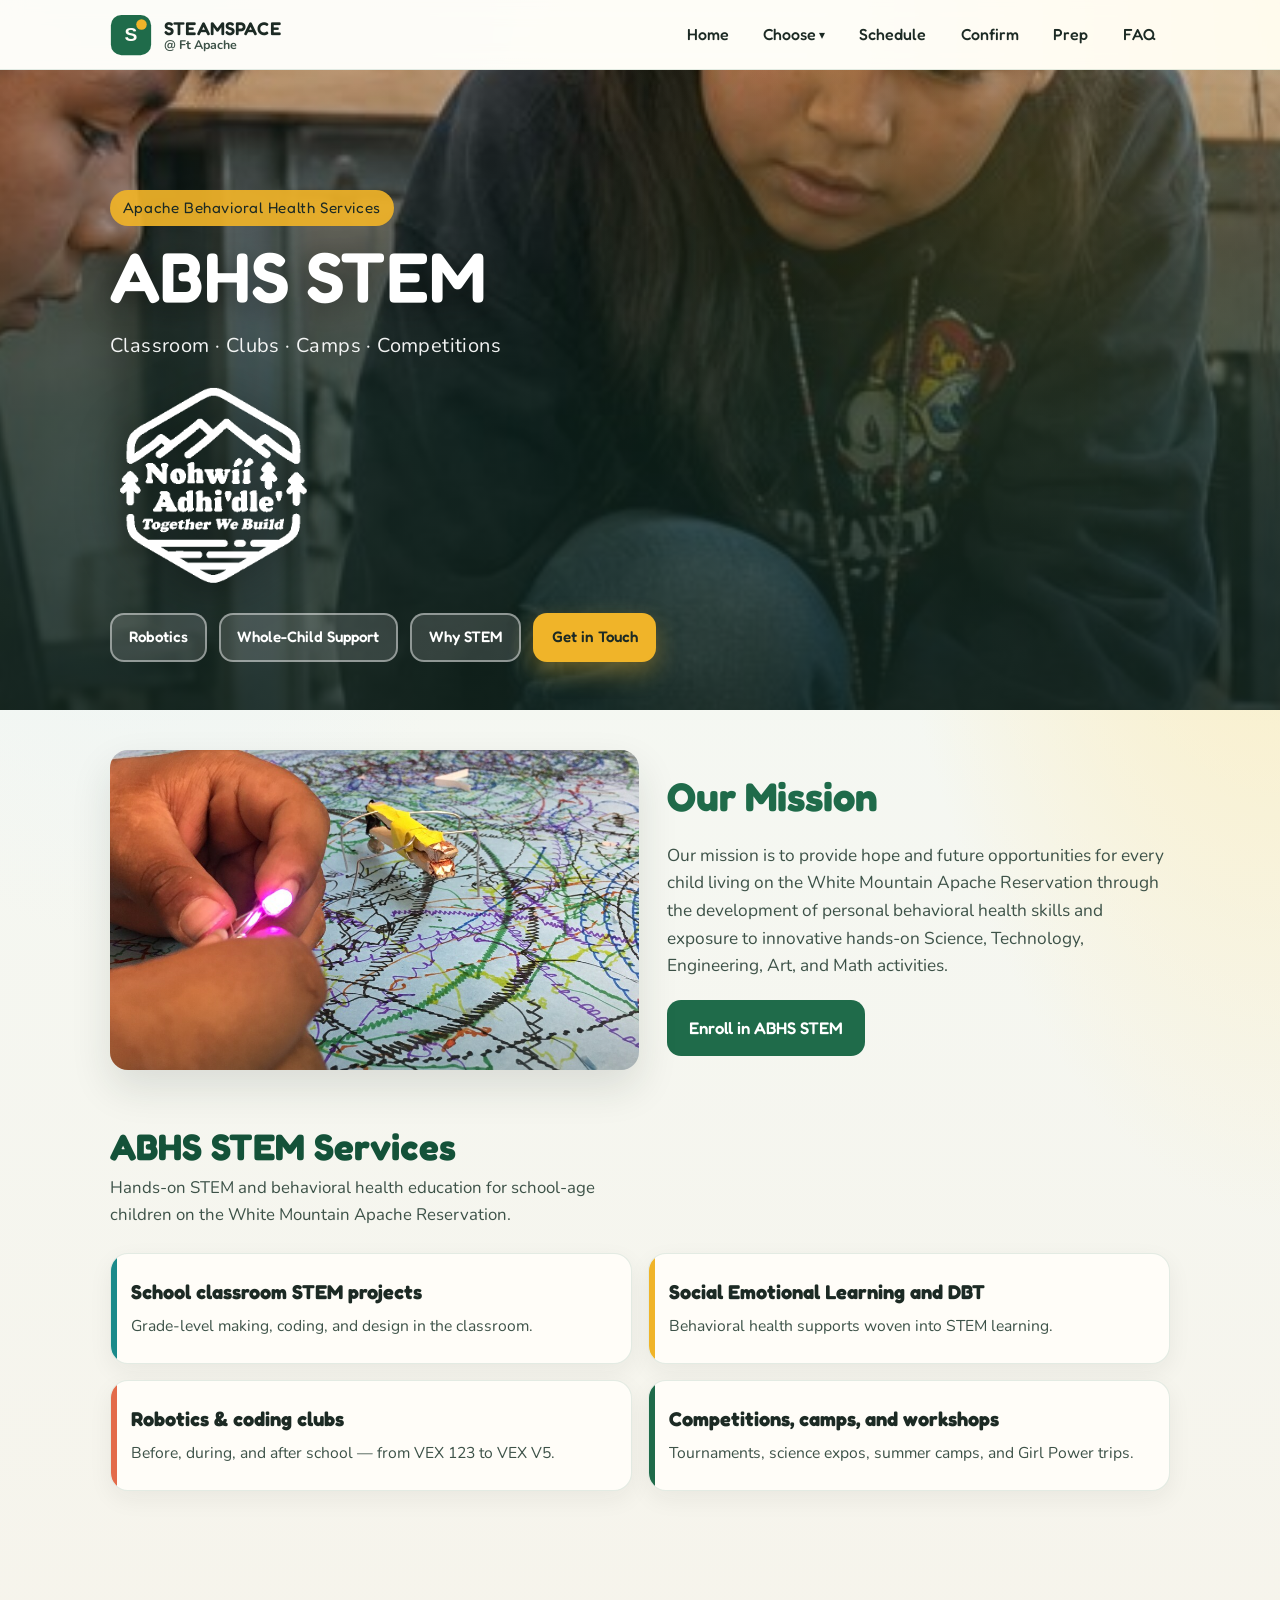
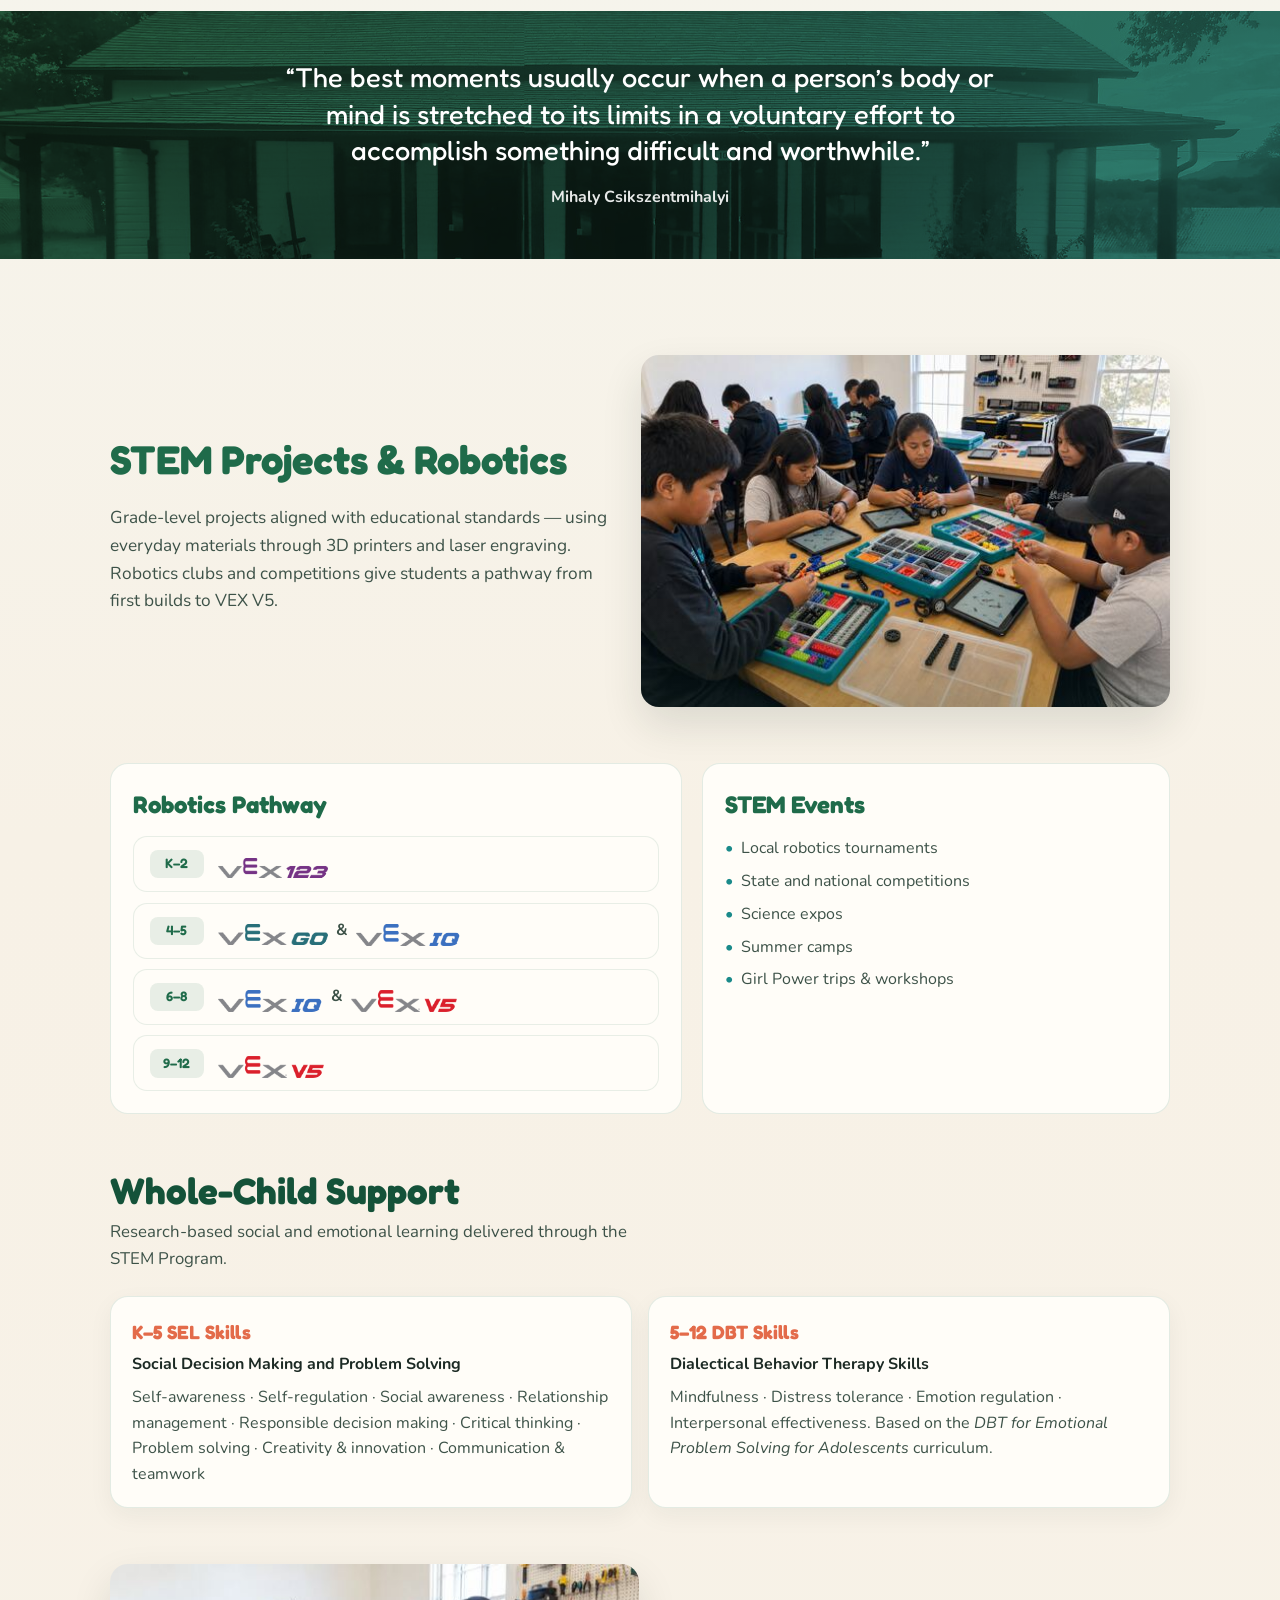
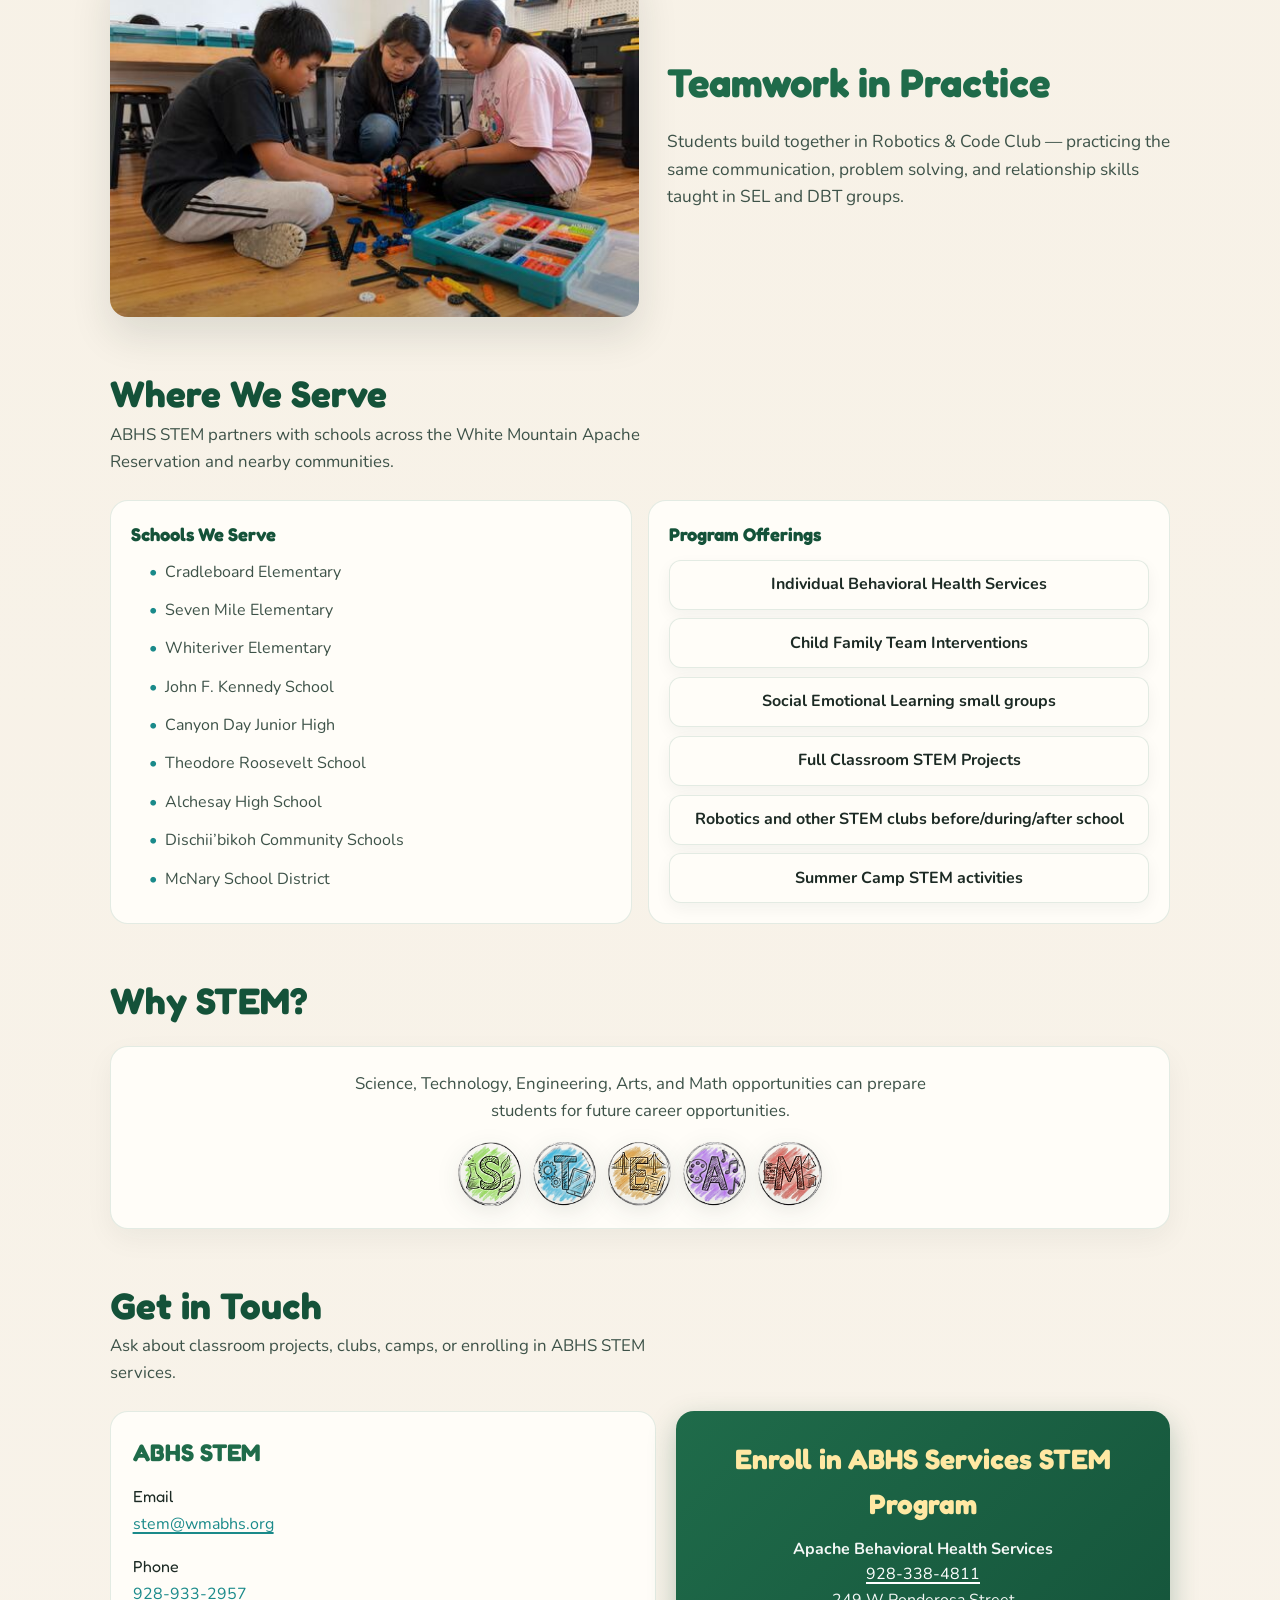
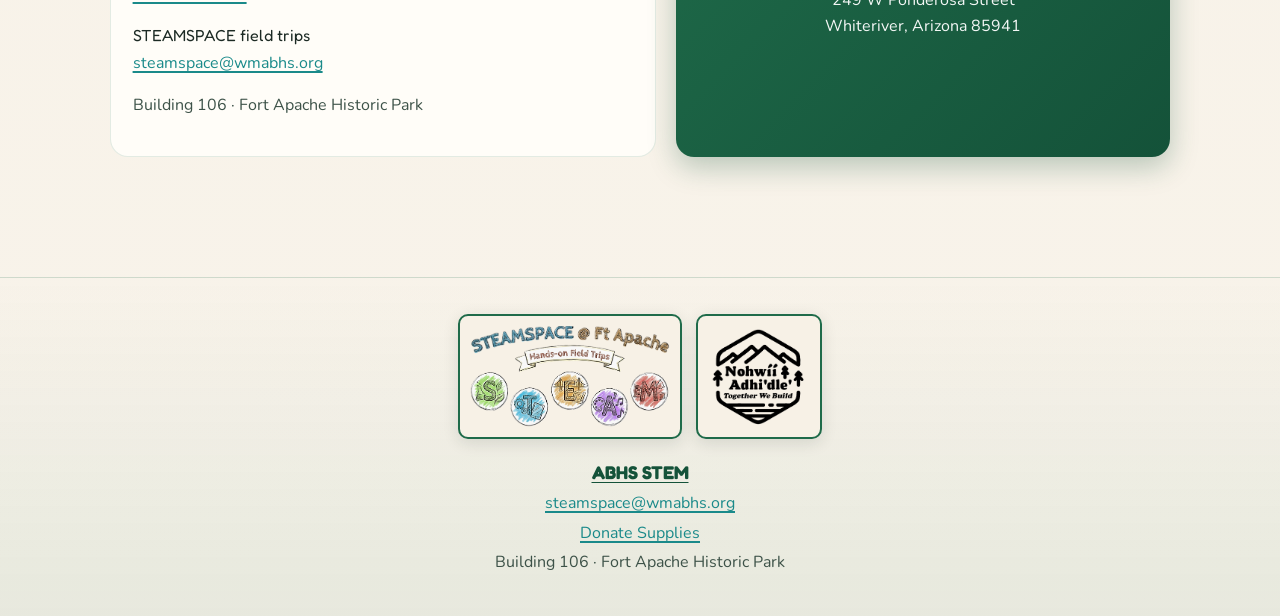
==== commit 6696aecb: "Remove White Mountain Apache Tribe from the About hero. Co-authored-by: steamspace7-gif <steamspace7" ====
--- a/about-abhs-stem.html
+++ b/about-abhs-stem.html
@@ -59,7 +59,6 @@
       <h1>ABHS STEM</h1>
       <p class="hero-lead">Classroom · Clubs · Camps · Competitions</p>
       <img class="together-mark" src="images/togetherwebuild-white.png" alt="Nohwíí Adhi'dle' — Together We Build">
-      <p class="hero-place">White Mountain Apache Tribe</p>
       <div class="hero-actions">
         <a class="btn btn-ghost" href="#robotics">Robotics</a>
         <a class="btn btn-ghost" href="#support">Whole-Child Support</a>
--- a/css/styles.css
+++ b/css/styles.css
@@ -1468,13 +1468,6 @@
   animation: fade-up 0.8s 0.2s ease both;
 }
 
-.hero-place {
-  margin-top: 0.9rem;
-  font-weight: 700;
-  color: rgba(255, 255, 255, 0.92);
-  animation: fade-up 0.8s 0.22s ease both;
-}
-
 .purpose--flip {
   grid-template-columns: 1fr 1.05fr;
 }
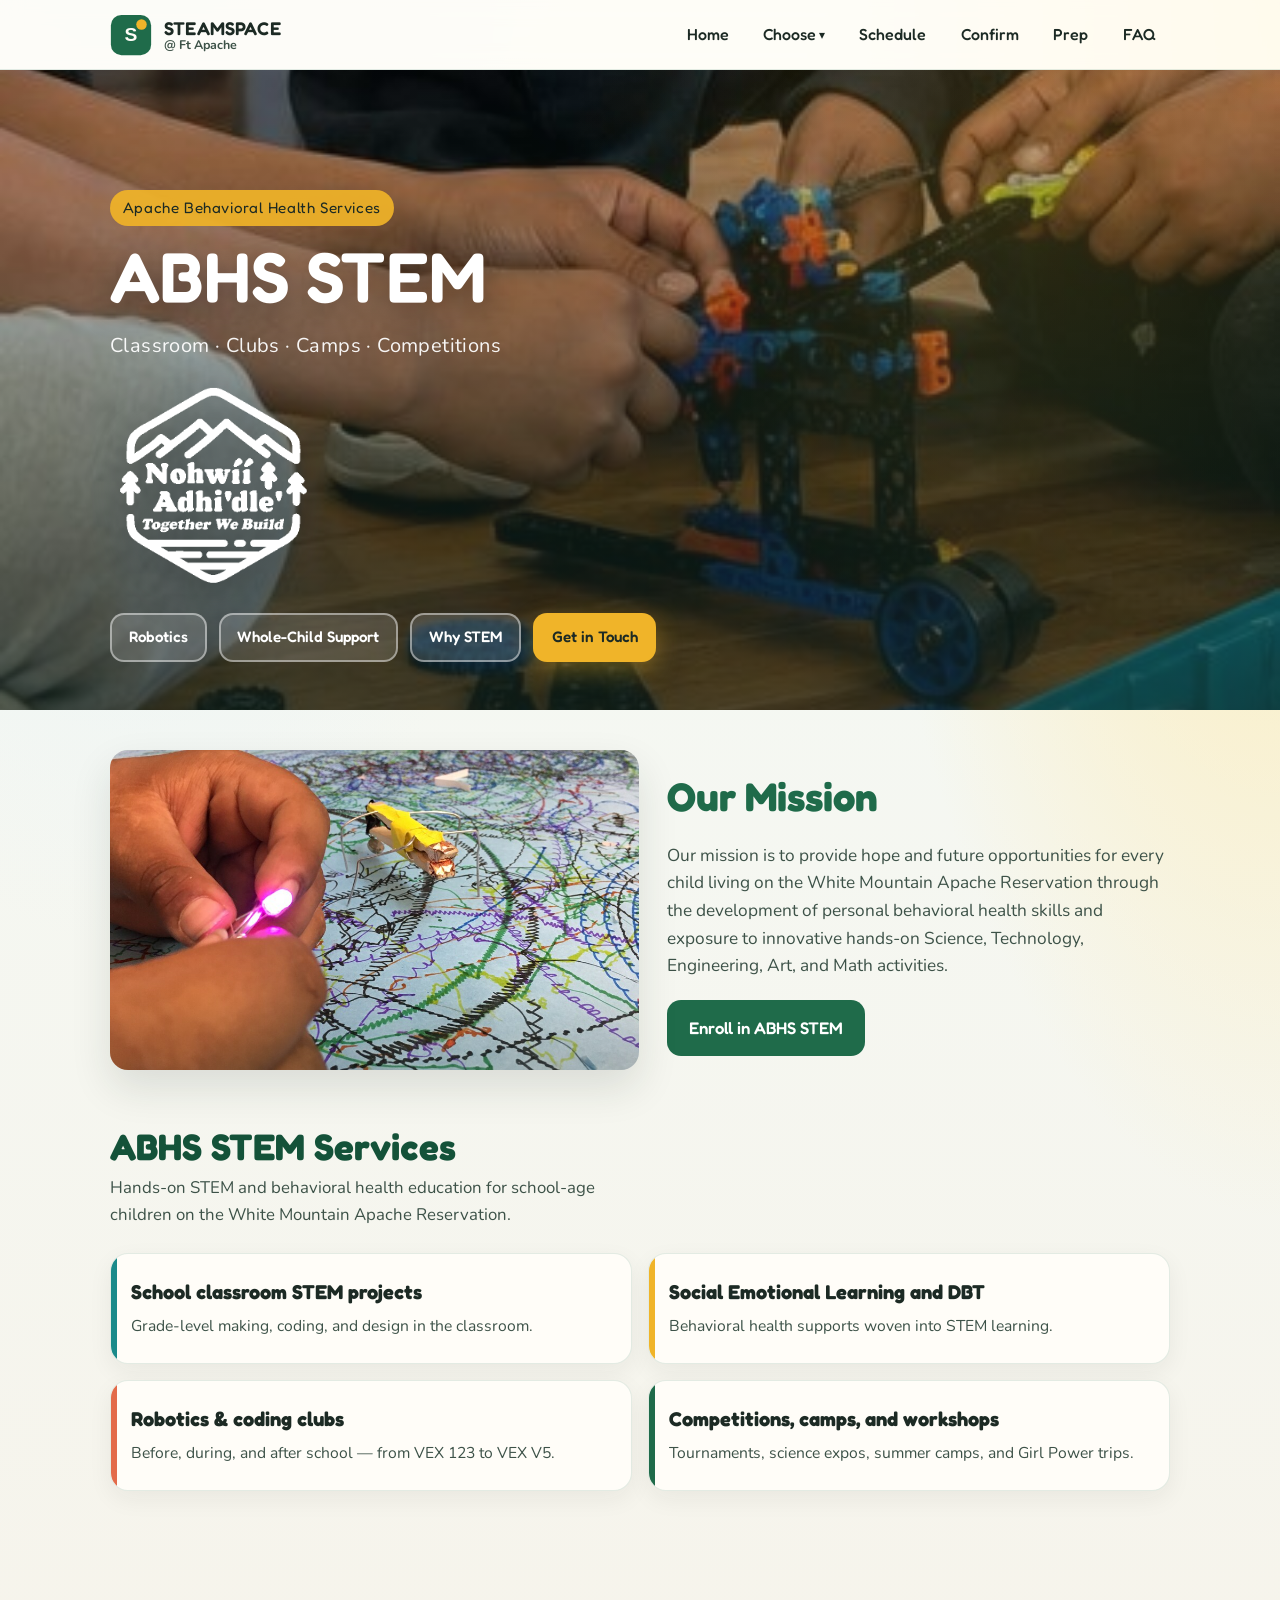
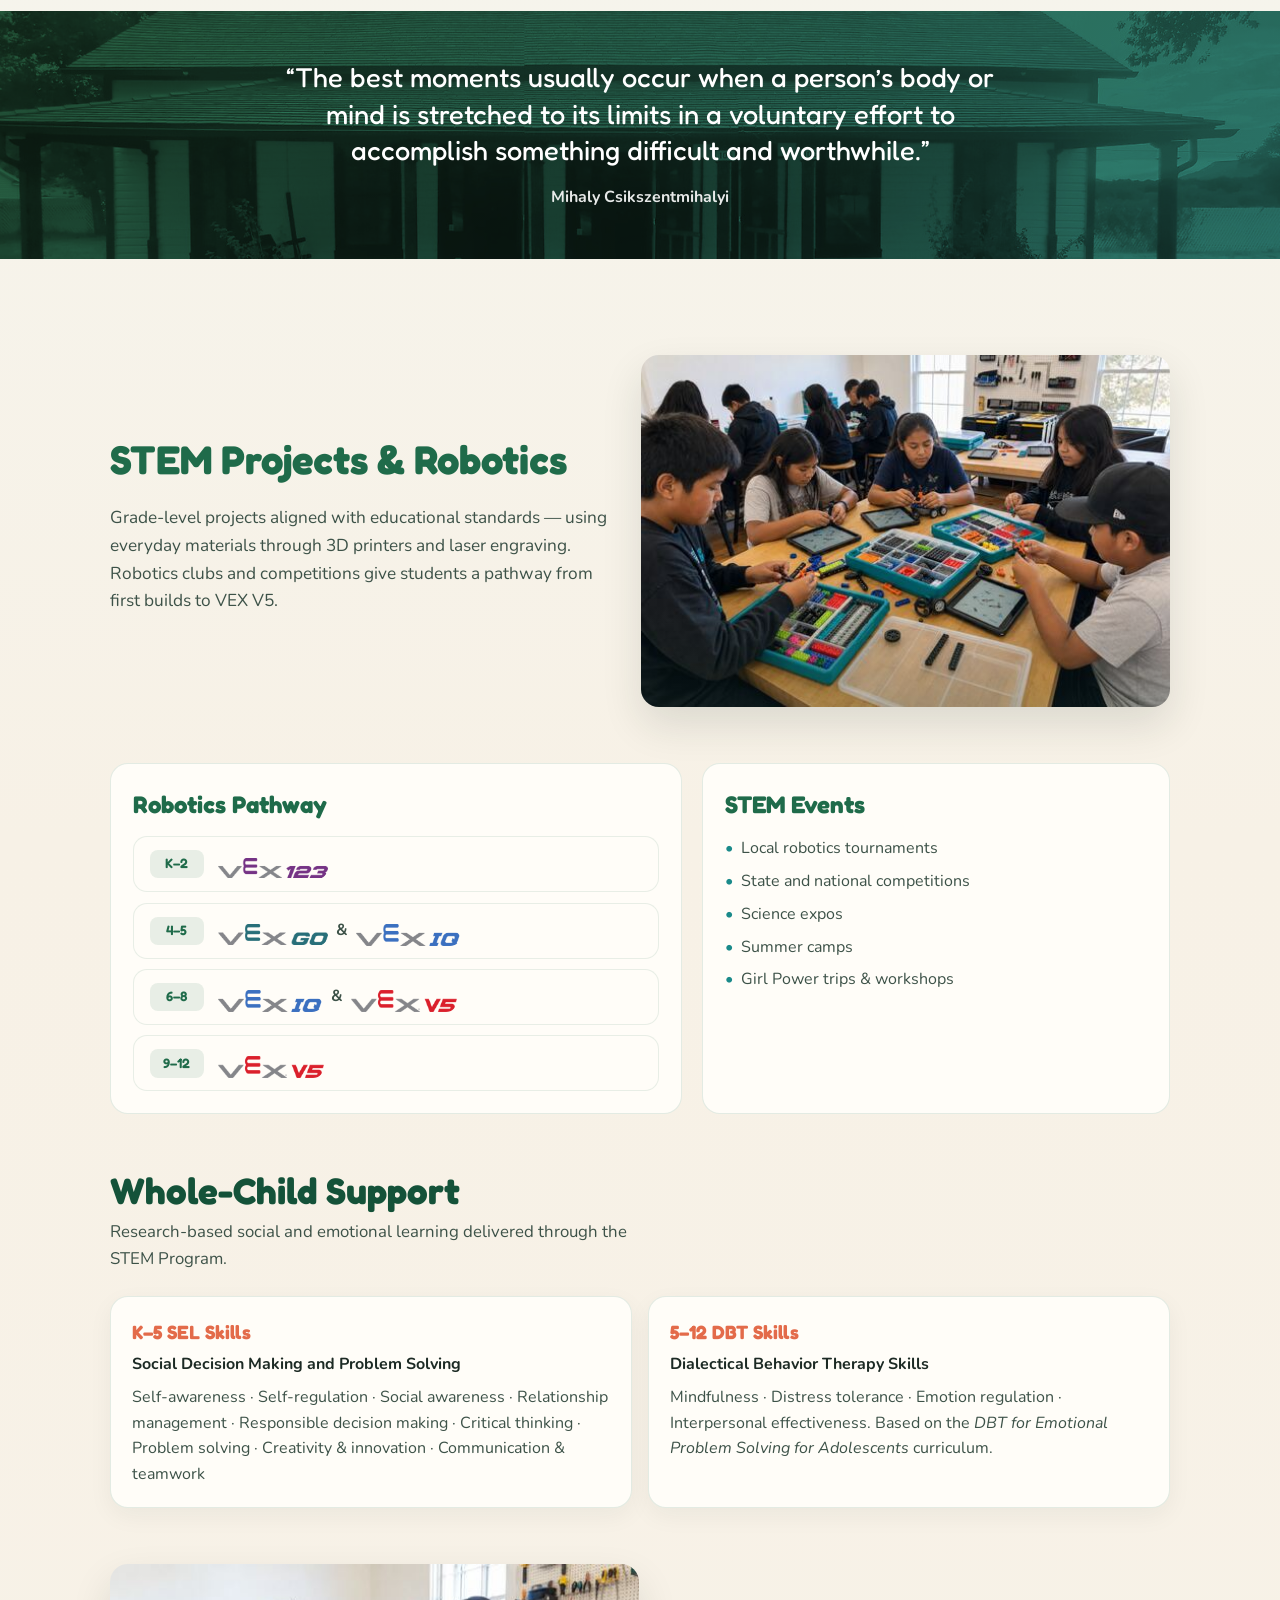
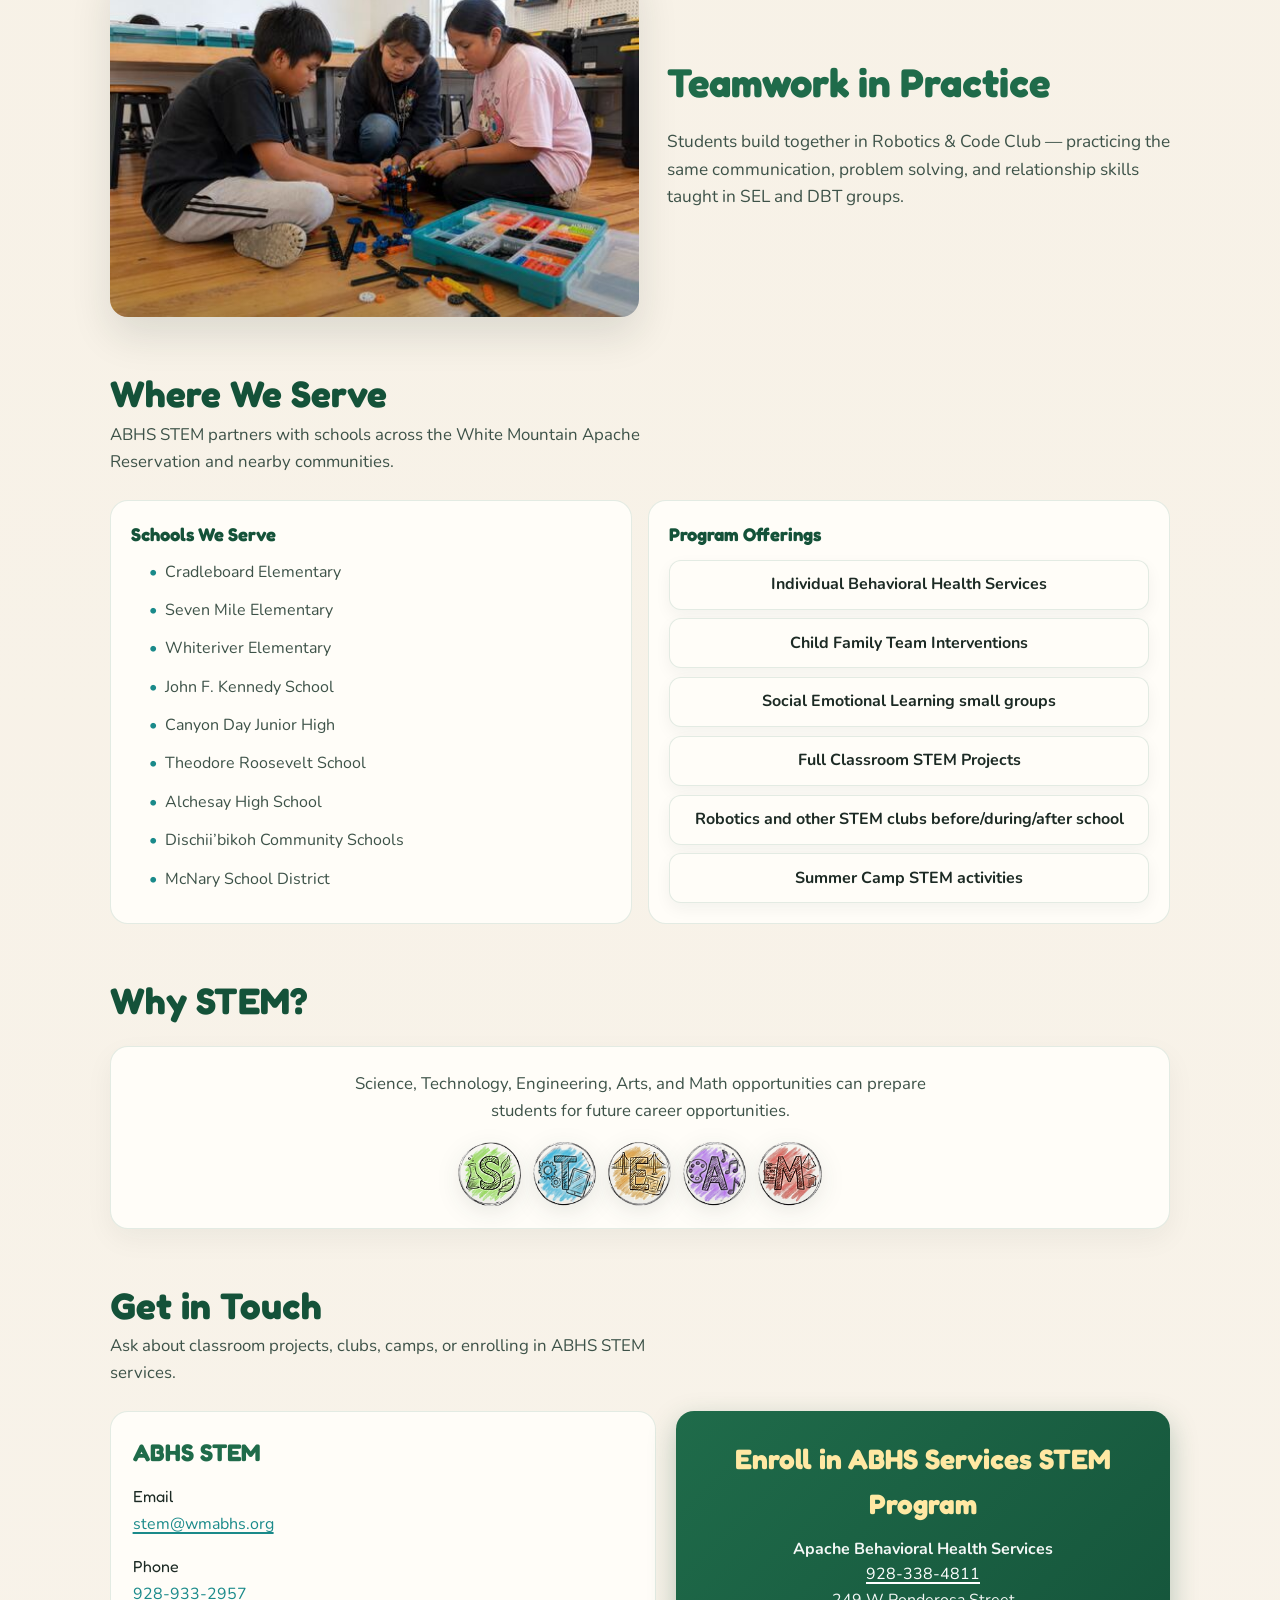
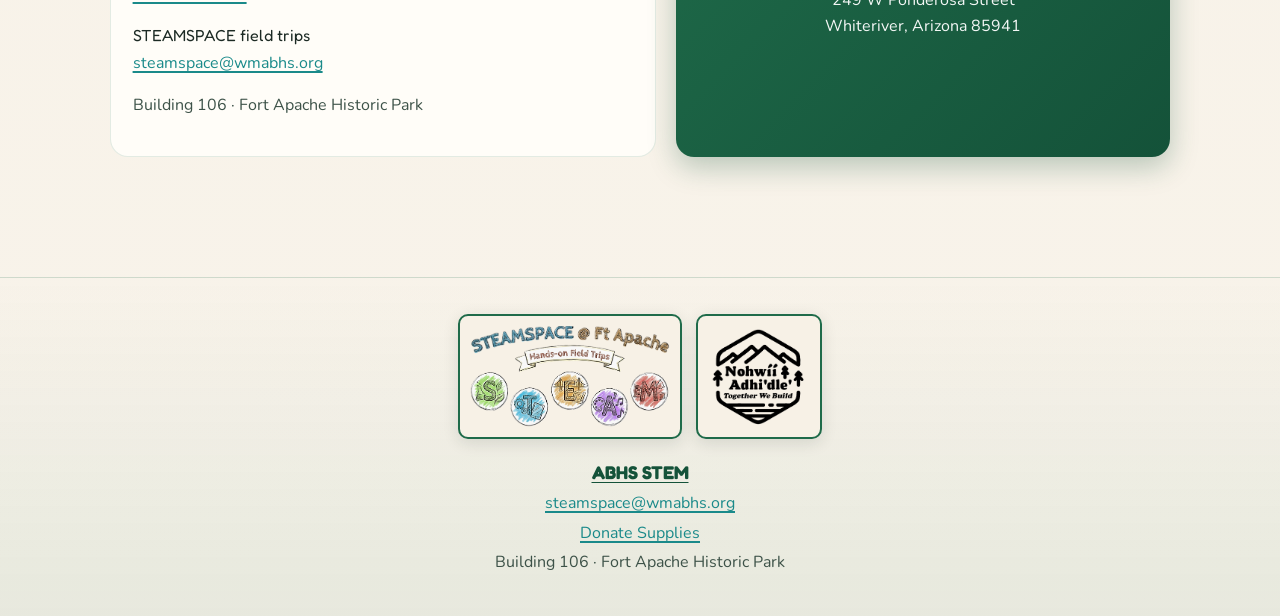
==== commit d5cf4288: "Recrop the About hero to the robotics build instead of empty space. Co-authored-by: steamspace7-gif " ====
--- a/about-abhs-stem.html
+++ b/about-abhs-stem.html
@@ -14,7 +14,7 @@
   <link rel="preconnect" href="https://fonts.googleapis.com">
   <link rel="preconnect" href="https://fonts.gstatic.com" crossorigin>
   <link href="https://fonts.googleapis.com/css2?family=Fredoka:wght@400;500;600&family=Nunito:wght@400;600;700&display=swap" rel="stylesheet">
-  <link rel="stylesheet" href="css/styles.css?v=21">
+  <link rel="stylesheet" href="css/styles.css?v=22">
 </head>
 <body>
   <header class="site-header">
@@ -51,7 +51,7 @@
 
   <section class="hero hero--about">
     <div class="hero-media" aria-hidden="true">
-      <img src="images/about-hero.jpg" alt="">
+      <img src="images/about-hero.jpg?v=2" alt="">
       <div class="hero-shade"></div>
     </div>
     <div class="hero-content">
--- a/css/styles.css
+++ b/css/styles.css
@@ -1438,6 +1438,18 @@
   min-height: min(78vh, 640px);
 }
 
+.hero--about .hero-media img {
+  object-position: center 42%;
+  animation: none;
+  transform: none;
+}
+
+.hero--about .hero-shade {
+  background:
+    linear-gradient(180deg, rgba(20, 50, 40, 0.12) 0%, rgba(20, 50, 40, 0.38) 52%, rgba(20, 40, 32, 0.66) 100%),
+    radial-gradient(circle at 80% 20%, rgba(240, 180, 41, 0.22), transparent 40%);
+}
+
 .hero--about .hero-actions {
   max-width: 40rem;
 }
